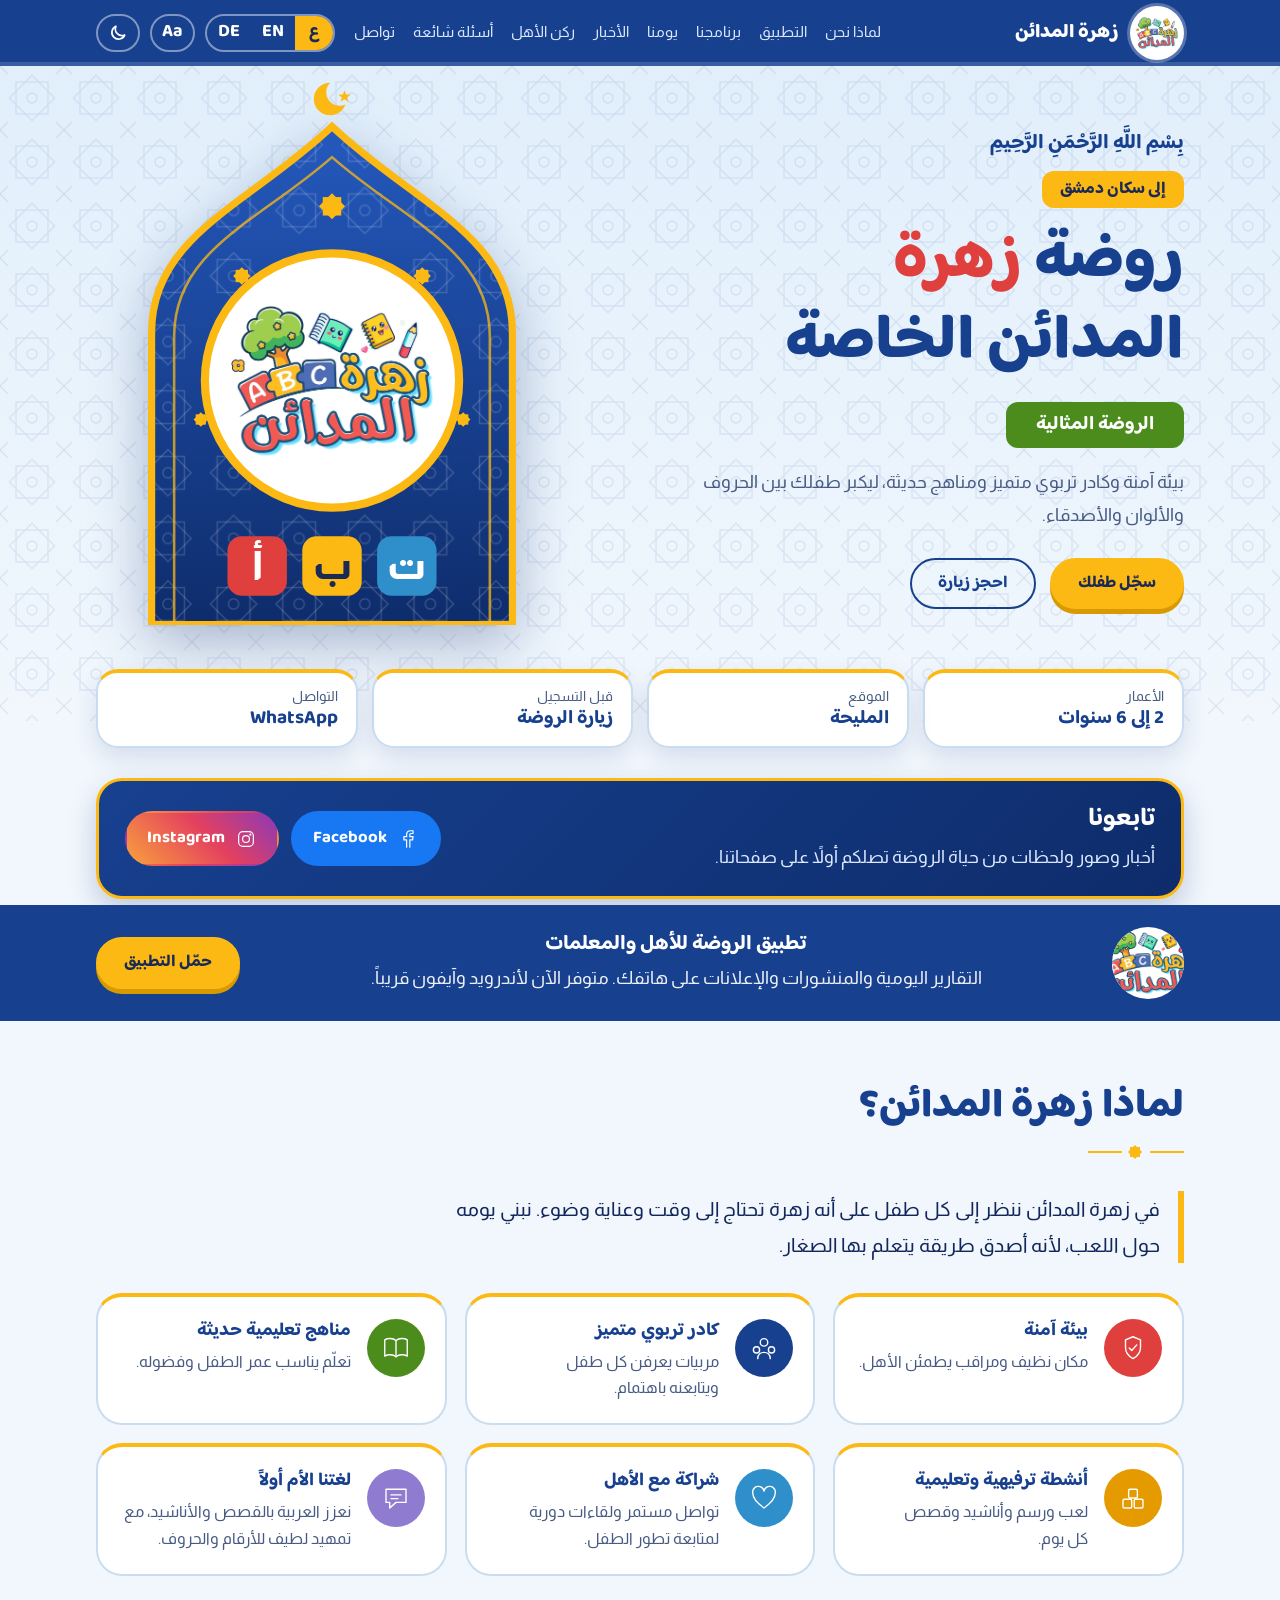
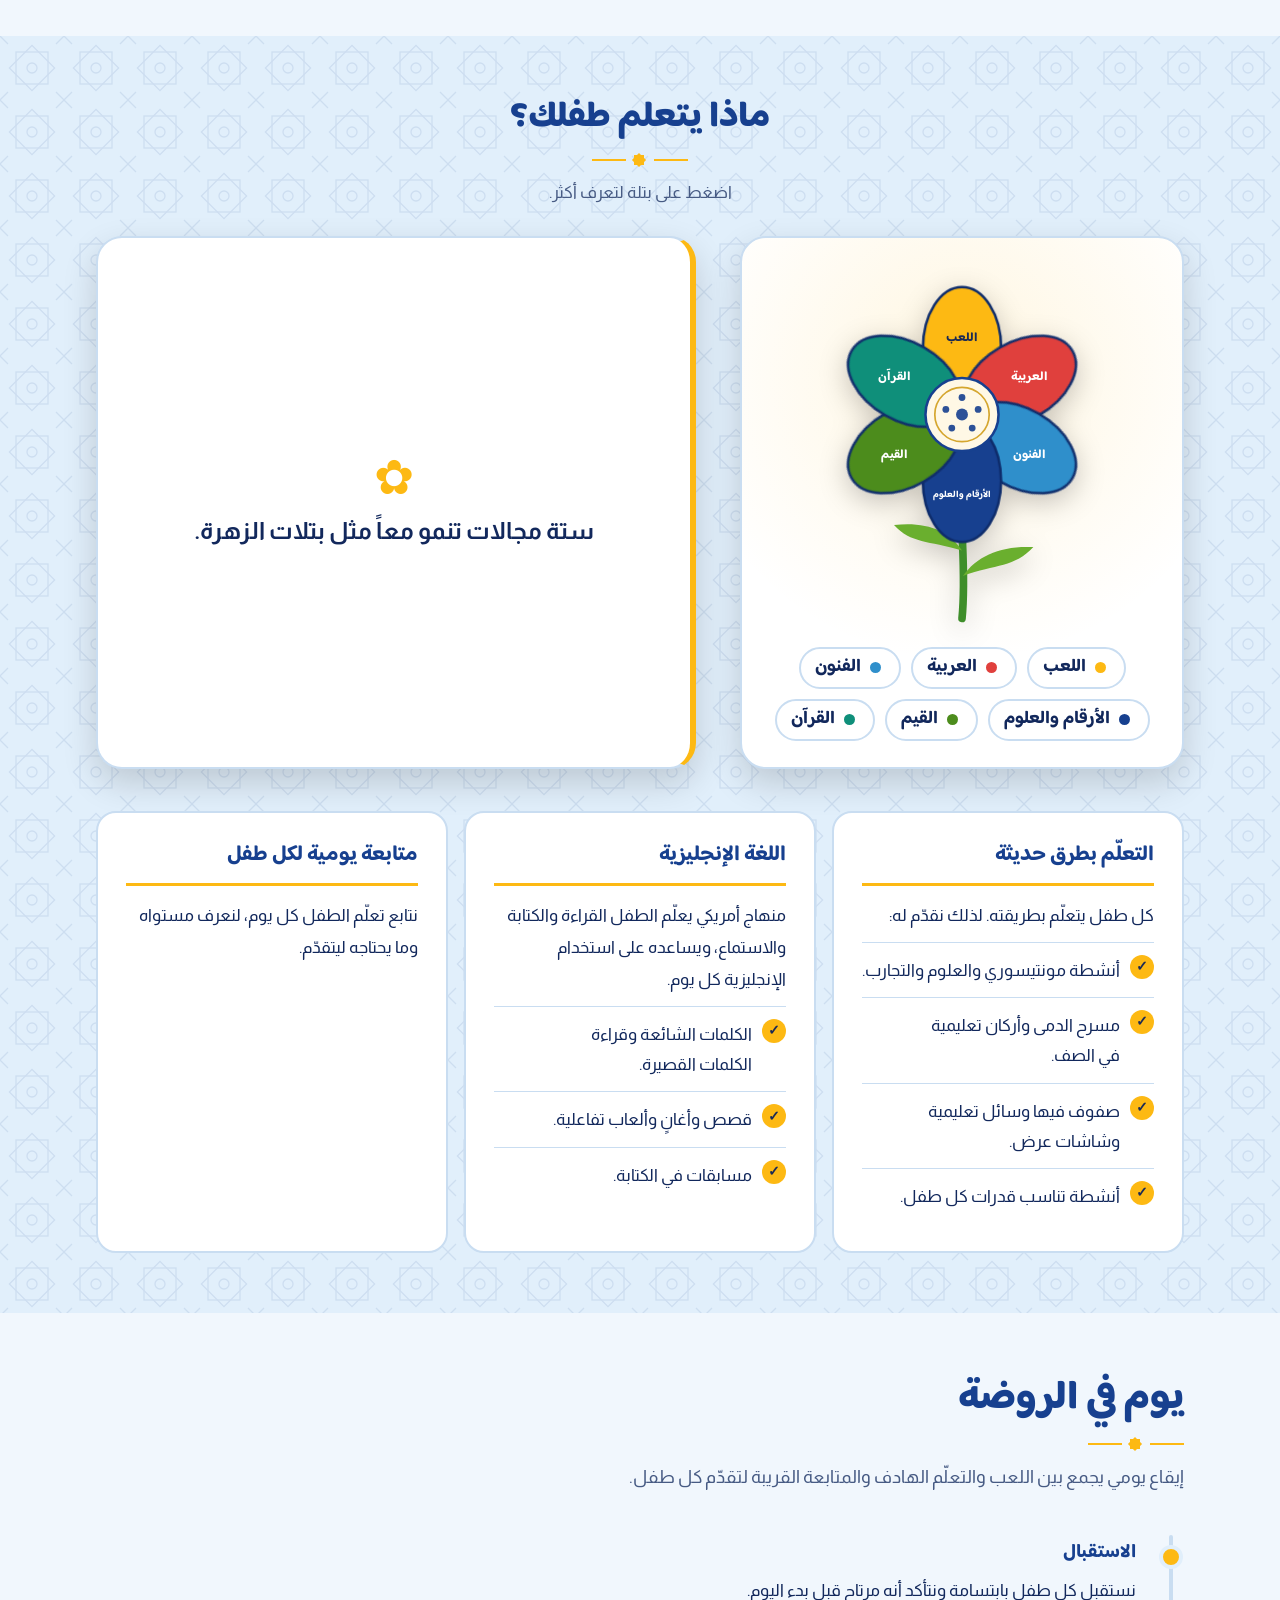
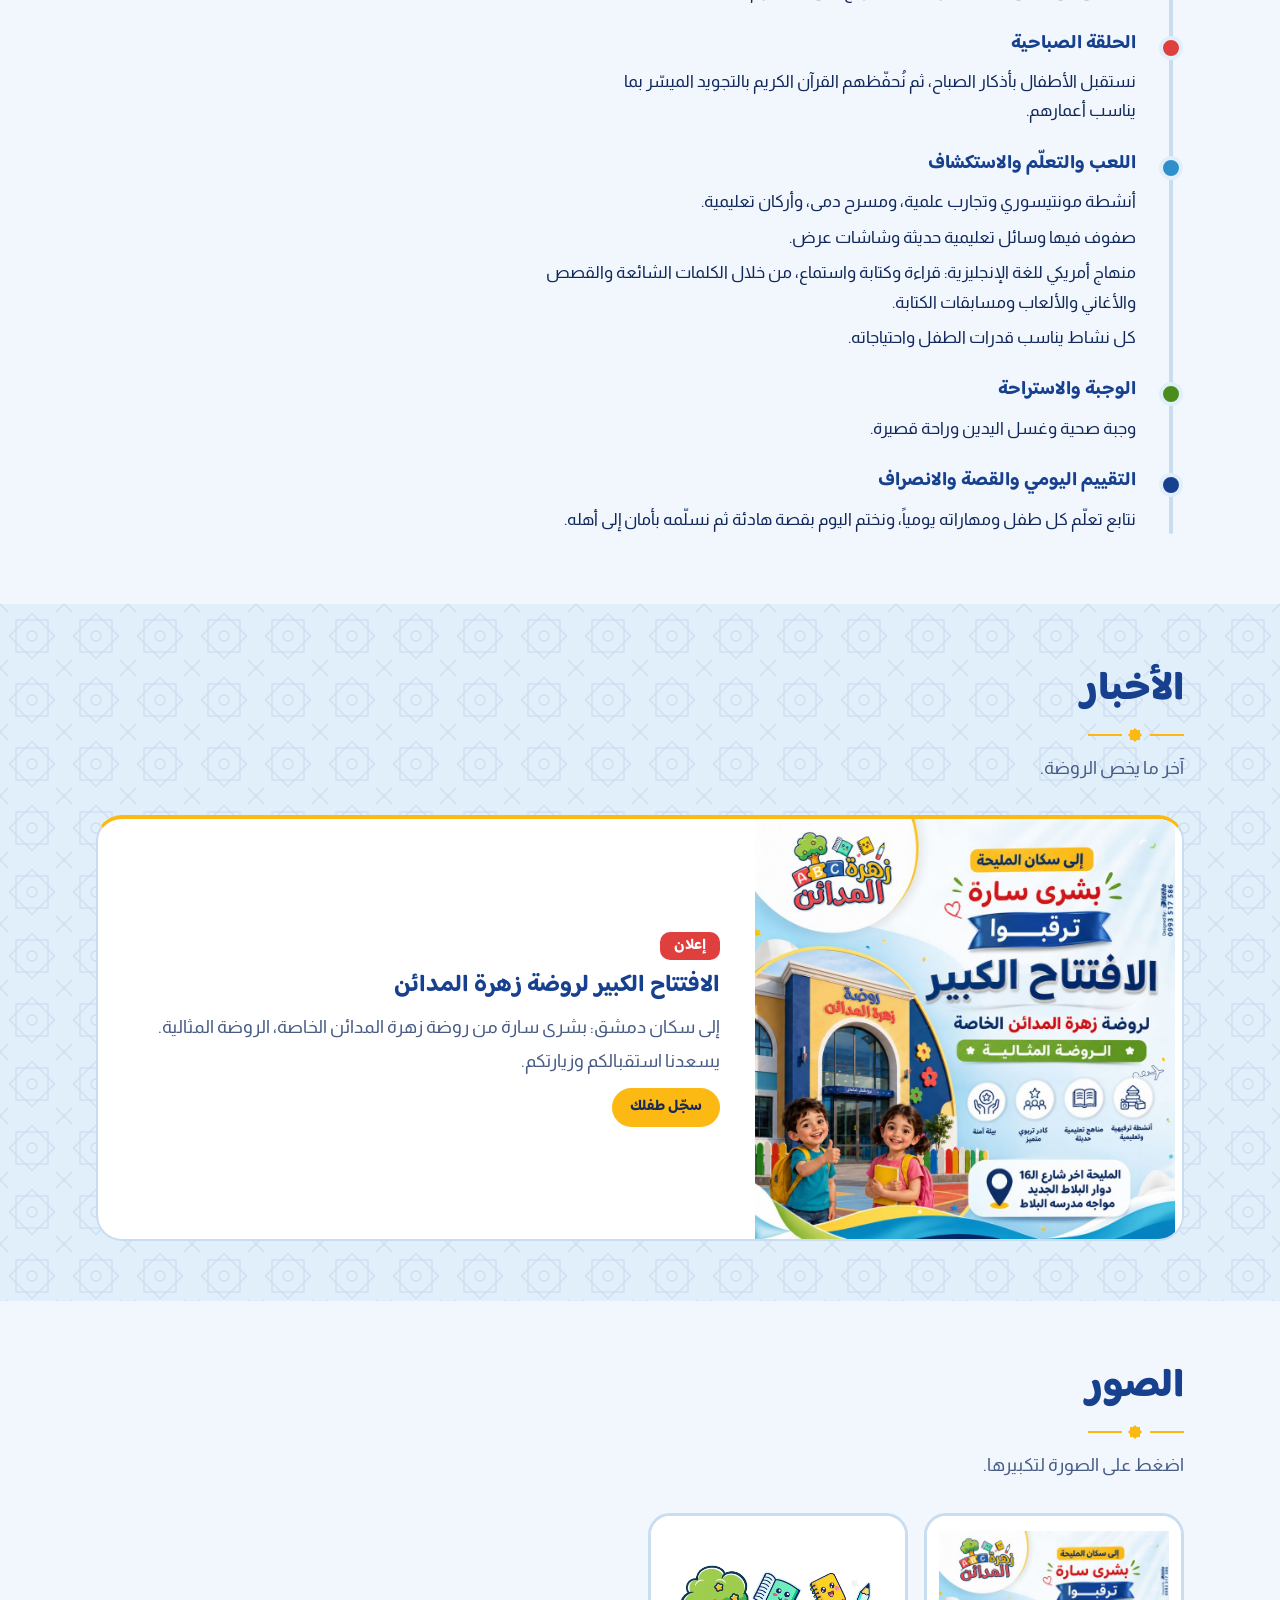
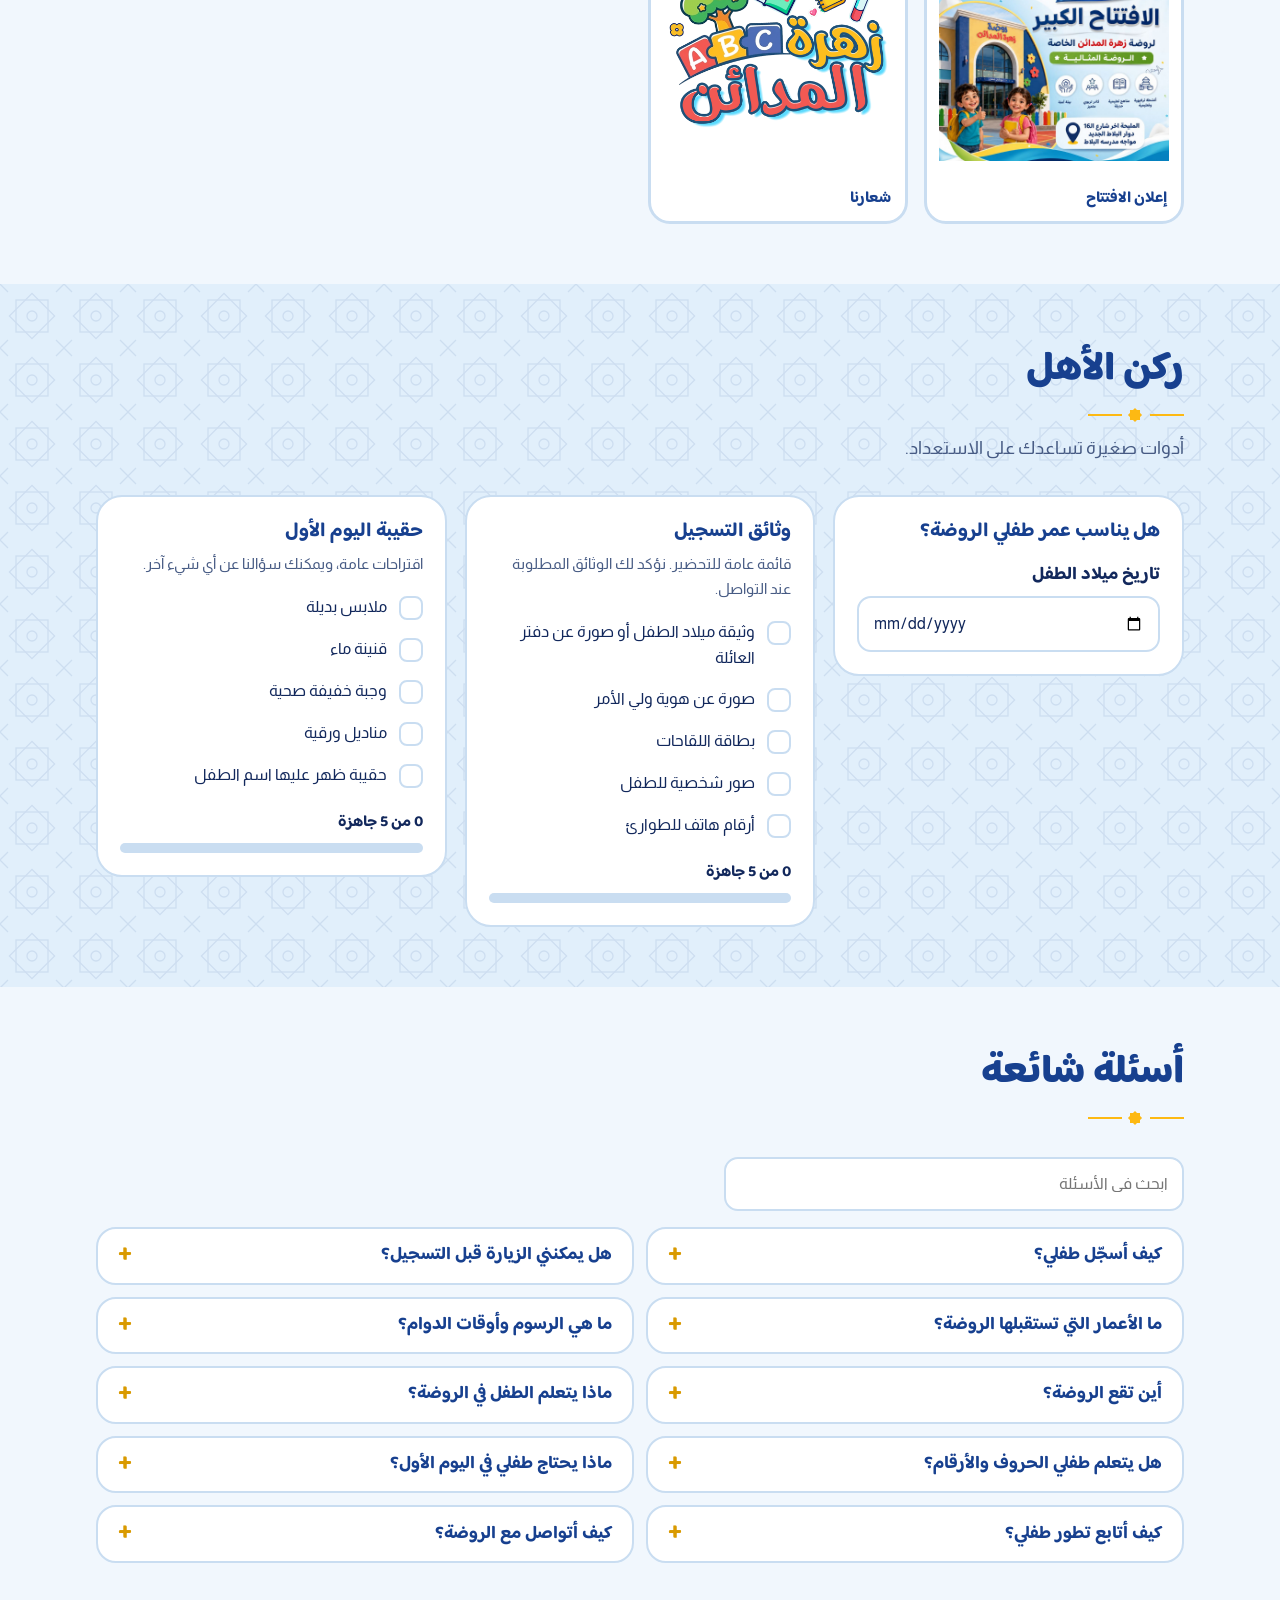
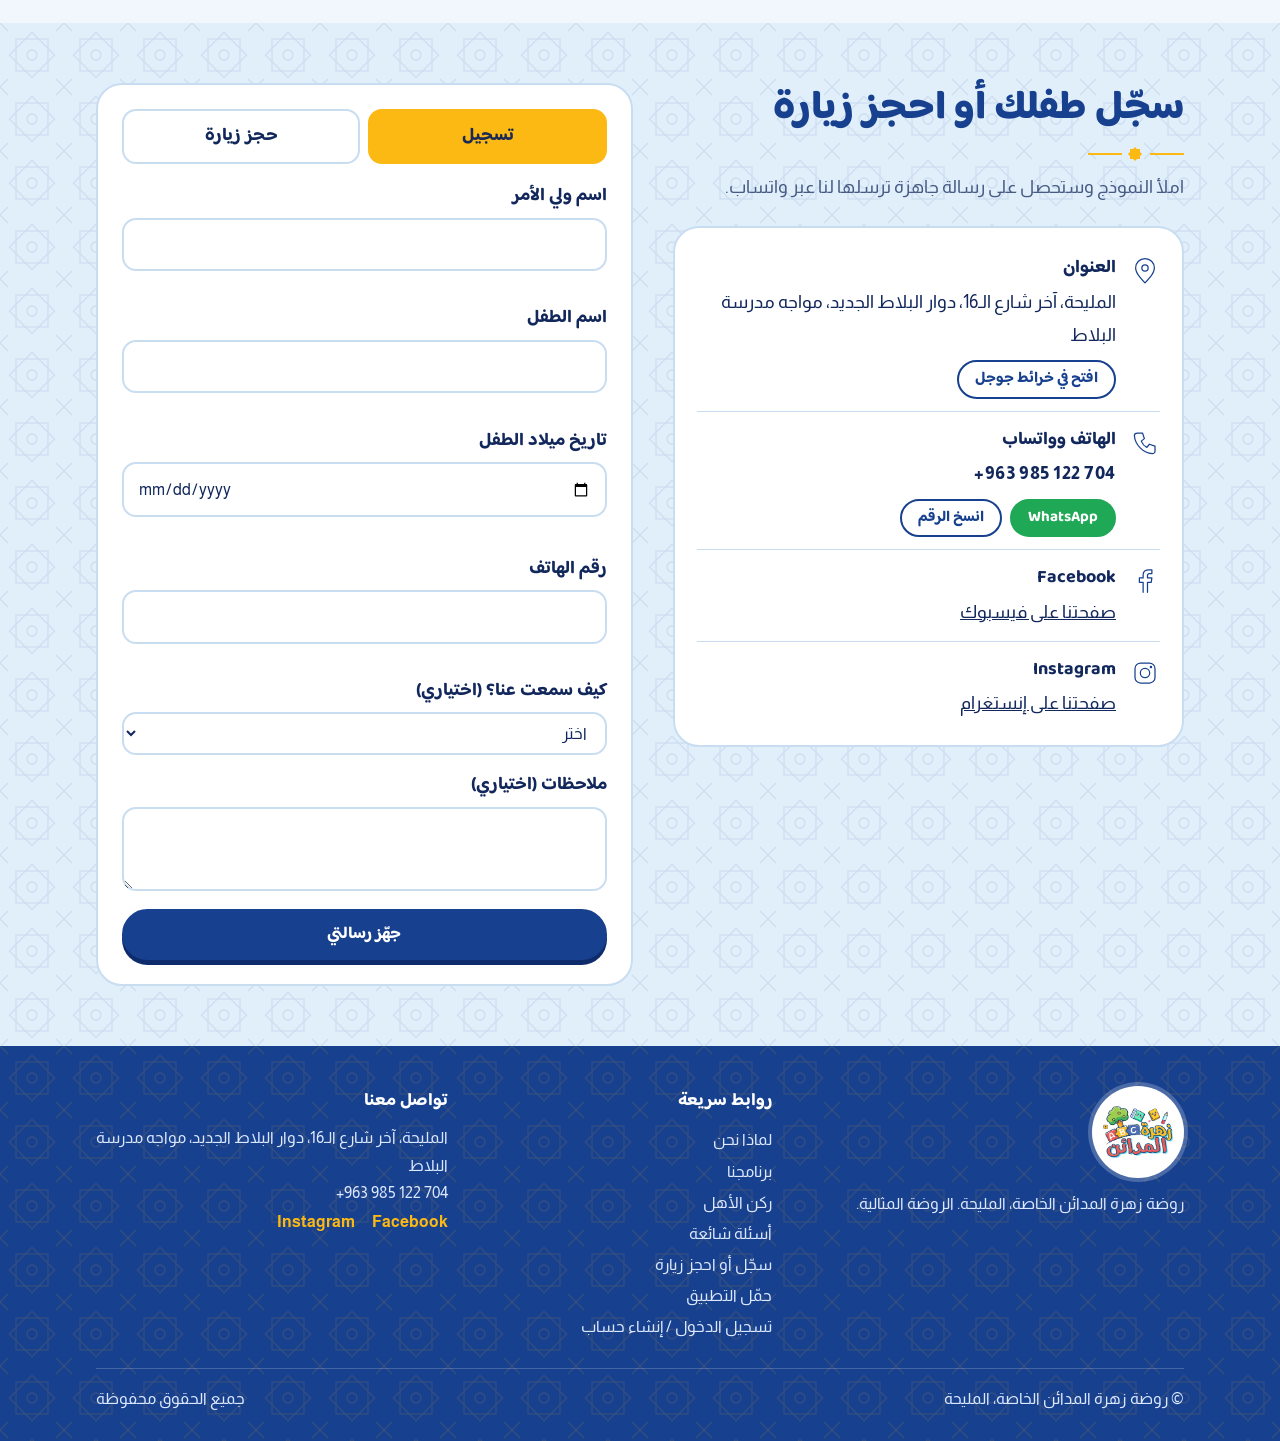
==== index.html @ 645ea8e4 "Home page: visible app download band under the hero, link in the menu and the footer" ====
<!doctype html><html lang="ar" dir="rtl"><head><meta charset="utf-8"><meta name="viewport" content="width=device-width,initial-scale=1,viewport-fit=cover"><title>روضة زهرة المدائن</title>
<meta name="description" content="روضة زهرة المدائن الخاصة في المليحة: بيئة آمنة، كادر تربوي متميز، مناهج حديثة وأنشطة ترفيهية وتعليمية للأطفال من 2 إلى 6 سنوات.">
<meta name="theme-color" content="#17408F">
<link rel="icon" href="images/fav.png?v=2">
<link rel="preconnect" href="https://fonts.googleapis.com">
<link rel="preconnect" href="https://fonts.gstatic.com" crossorigin>
<link href="https://fonts.googleapis.com/css2?family=Almarai:wght@400;700;800&family=Baloo+Bhaijaan+2:wght@500;700;800&display=swap" rel="stylesheet">
<script type="application/ld+json">{"@context":"https://schema.org","@type":"Preschool","name":"روضة زهرة المدائن الخاصة","alternateName":["Zahrat Al-Madayn Kindergarten","Kindergarten Zahrat Al-Madayn"],"telephone":"+963985122704","address":{"@type":"PostalAddress","addressLocality":"المليحة","streetAddress":"آخر شارع الـ16، دوار البلاط الجديد، مواجه مدرسة البلاط","addressCountry":"SY"},"geo":{"@type":"GeoCoordinates","latitude":33.4815114,"longitude":36.3742841}}</script>
<link rel="stylesheet" href="style.css?v=8">
</head><body><div id="annc" hidden></div>
<header class="top">
  <div class="wrap">
    <a class="brand" href="#top"><span class="badge"><img data-a="LOGO" alt="" data-en-aria="Zahrat Al-Madayn logo" data-de-aria="Logo Zahrat Al-Madayn"></span><span class="nm" data-en="Zahrat Al-Madayn" data-de="Zahrat Al-Madayn">زهرة المدائن</span></a>
    <nav class="main" id="nav" aria-label="التنقل" data-en-aria="Main navigation" data-de-aria="Hauptnavigation">
      <a href="#why" data-en="Why us" data-de="Warum wir">لماذا نحن</a>
      <a href="app/" data-en="App" data-de="App">التطبيق</a>
      <a href="#learn" data-en="Our program" data-de="Programm">برنامجنا</a>
      <a href="#day" data-en="Our day" data-de="Tagesablauf">يومنا</a>
      <a href="#news" data-en="News" data-de="Aktuelles">الأخبار</a>
      <a href="#parents" data-en="Parents' corner" data-de="Elternbereich">ركن الأهل</a>
      <a href="#faq" data-en="FAQ" data-de="Häufige Fragen">أسئلة شائعة</a>
      <a href="#register" data-en="Contact" data-de="Kontakt">تواصل</a>
    </nav>
    <div class="lang" role="group" aria-label="اللغة" data-en-aria="Language" data-de-aria="Sprache">
      <button type="button" data-l="ar" aria-pressed="true">ع</button>
      <button type="button" data-l="en" aria-pressed="false">EN</button>
      <button type="button" data-l="de" aria-pressed="false">DE</button>
    </div>
    <button class="ibtn" id="sizeBtn" type="button" aria-label="حجم الخط" data-en-aria="Text size" data-de-aria="Schriftgröße">Aa</button>
    <button class="ibtn" id="themeBtn" type="button" aria-label="تبديل الوضع الداكن" data-en-aria="Toggle dark mode" data-de-aria="Dunkelmodus umschalten"><svg viewBox="0 0 24 24"><path d="M20 14.5A8 8 0 0 1 9.5 4 8 8 0 1 0 20 14.5Z"/></svg></button>
    <button class="ibtn" id="menuBtn" type="button" aria-label="القائمة" data-en-aria="Menu" data-de-aria="Menü" aria-expanded="false" aria-controls="nav"><svg viewBox="0 0 24 24"><path d="M4 7h16M4 12h16M4 17h16"/></svg></button>
  </div>
  <div id="prog" aria-hidden="true"><i id="progBar"></i></div>
</header>

<main id="top">
<section class="hero">
  <div class="wrap">
    <div>
      <p class="bsm" lang="ar" data-en="In the name of God, the Most Gracious, the Most Merciful" data-de="Im Namen Gottes, des Allerbarmers, des Barmherzigen">بِسْمِ اللَّهِ الرَّحْمَنِ الرَّحِيمِ</p>
      <span class="chip" data-en="To the families of Damascus" data-de="An die Familien von Damaskus">إلى سكان دمشق</span>
      <h1 id="h1">روضة <em>زهرة</em> المدائن الخاصة</h1>
      <span class="ribbon" data-en="The ideal kindergarten" data-de="Der ideale Kindergarten">الروضة المثالية</span>
      <p class="lead" data-en="A safe environment, an outstanding teaching team and modern curricula, so your child grows up among letters, colors and friends." data-de="Eine sichere Umgebung, ein hervorragendes pädagogisches Team und moderne Lehrpläne, damit Ihr Kind zwischen Buchstaben, Farben und Freunden aufwächst.">بيئة آمنة وكادر تربوي متميز ومناهج حديثة، ليكبر طفلك بين الحروف والألوان والأصدقاء.</p>
      <div class="actions">
        <a class="btn sun" href="#register" data-en="Register your child" data-de="Kind anmelden">سجّل طفلك</a>
        <a class="btn line" href="#register" id="visitCta" data-en="Book a visit" data-de="Besuch buchen">احجز زيارة</a>
      </div>
    </div>
    <div class="photo">
      <div class="art">
        <svg viewBox="0 0 400 500" aria-hidden="true" focusable="false">
          <defs>
            <linearGradient id="ag" x1="0" y1="0" x2="0" y2="1"><stop offset="0" stop-color="#2459BD"/><stop offset="1" stop-color="#0E2C6B"/></linearGradient>
            <pattern id="ap" width="64" height="64" patternUnits="userSpaceOnUse" patternTransform="translate(8 0)"><g fill="none" stroke="#fff" stroke-opacity=".16" stroke-width="1.4"><rect x="16" y="16" width="32" height="32"/><rect x="16" y="16" width="32" height="32" transform="rotate(45 32 32)"/><circle cx="32" cy="32" r="5"/></g></pattern>
            <clipPath id="ac"><path d="M24 500V215C24 120 120 90 200 14C280 90 376 120 376 215V500Z"/></clipPath>
          </defs>
          <path d="M24 500V215C24 120 120 90 200 14C280 90 376 120 376 215V500Z" fill="url(#ag)"/>
          <rect width="400" height="500" fill="url(#ap)" clip-path="url(#ac)"/>
          <path d="M24 500V215C24 120 120 90 200 14C280 90 376 120 376 215V500Z" fill="none" stroke="#FDB913" stroke-width="7"/>
          <path d="M46 500V219C46 134 130 106 200 44C270 106 354 134 354 219V500" fill="none" stroke="#FDB913" stroke-opacity=".75" stroke-width="2.5"/>
          <circle cx="200" cy="262" r="124" fill="#fff" stroke="#FDB913" stroke-width="8"/>
          <g transform="translate(200 92)" fill="#FDB913"><rect x="-9" y="-9" width="18" height="18"/><rect x="-9" y="-9" width="18" height="18" transform="rotate(45)"/></g><g transform="translate(112 160)" fill="#FDB913"><rect x="-6" y="-6" width="12" height="12"/><rect x="-6" y="-6" width="12" height="12" transform="rotate(45)"/></g><g transform="translate(288 160)" fill="#FDB913"><rect x="-6" y="-6" width="12" height="12"/><rect x="-6" y="-6" width="12" height="12" transform="rotate(45)"/></g><g transform="translate(72 300)" fill="#FDB913"><rect x="-5" y="-5" width="10" height="10"/><rect x="-5" y="-5" width="10" height="10" transform="rotate(45)"/></g><g transform="translate(328 300)" fill="#FDB913"><rect x="-5" y="-5" width="10" height="10"/><rect x="-5" y="-5" width="10" height="10" transform="rotate(45)"/></g>
          <g><rect x="98" y="414" width="58" height="58" rx="14" fill="#E0403D"/><text x="127" y="456" text-anchor="middle" font-family="Baloo Bhaijaan 2,Cairo,sans-serif" font-weight="800" font-size="38" fill="#fff">أ</text></g><g><rect x="171" y="414" width="58" height="58" rx="14" fill="#FDB913"/><text x="200" y="456" text-anchor="middle" font-family="Baloo Bhaijaan 2,Cairo,sans-serif" font-weight="800" font-size="38" fill="#1B2A55">ب</text></g><g><rect x="244" y="414" width="58" height="58" rx="14" fill="#2F8FCB"/><text x="273" y="456" text-anchor="middle" font-family="Baloo Bhaijaan 2,Cairo,sans-serif" font-weight="800" font-size="38" fill="#fff">ت</text></g>
        </svg>
        <img class="lg" data-a="LOGO" alt="شعار روضة زهرة المدائن" data-en-aria="Zahrat Al-Madayn logo" data-de-aria="Logo Zahrat Al-Madayn">
      </div>
    </div>
  </div>
</section>

<div class="wrap">
  <ul class="facts">
    <li><small data-en="Ages" data-de="Alter">الأعمار</small><b data-en="2 to 6 years" data-de="2 bis 6 Jahre">2 إلى 6 سنوات</b></li>
    <li><small data-en="Location" data-de="Standort">الموقع</small><b data-en="Al-Maliha" data-de="Al-Maliha">المليحة</b></li>
    <li><small data-en="Before you join" data-de="Vor der Anmeldung">قبل التسجيل</small><b data-en="Visit us" data-de="Besuch möglich">زيارة الروضة</b></li>
    <li><small data-en="Contact" data-de="Kontakt">التواصل</small><b>WhatsApp</b></li>
  </ul>
</div>

<section class="follow" id="follow" hidden>
  <div class="wrap">
    <div class="fcard">
      <div class="ftx">
        <h2 data-en="Follow us" data-de="Folgen Sie uns">تابعونا</h2>
        <p data-en="News, pictures and moments from the kindergarten appear first on our pages." data-de="Neuigkeiten, Bilder und Momente aus dem Kindergarten erscheinen zuerst auf unseren Seiten.">أخبار وصور ولحظات من حياة الروضة تصلكم أولاً على صفحاتنا.</p>
      </div>
      <div class="fbtns">
        <a class="sbtn fb js-fb" href="#" target="_blank" rel="noopener" hidden><svg viewBox="0 0 48 48" aria-hidden="true"><path d="M28 42 V26 H34 L35 19 H28 V15 C28 13 29 12 31 12 H35 V6 H30 C25 6 21 9 21 14 V19 H15 V26 H21 V42"/></svg><span>Facebook</span></a>
        <a class="sbtn ig js-ig" href="#" target="_blank" rel="noopener" hidden><svg viewBox="0 0 48 48" aria-hidden="true"><rect x="8" y="8" width="32" height="32" rx="9"/><circle cx="24" cy="24" r="7.5"/><circle cx="33.5" cy="14.5" r="1" fill="currentColor"/></svg><span>Instagram</span></a>
      </div>
    </div>
  </div>
</section>

<section class="appband" id="app">
  <div class="wrap appin">
    <img src="images/logo.png" alt="" width="72" height="72" class="appico">
    <div class="apptx">
      <h2 data-en="Our app for parents and teachers" data-de="Unsere App für Eltern und Lehrkräfte">تطبيق الروضة للأهل والمعلمات</h2>
      <p data-en="Daily reports, posts and notices on your phone. For Android now, iPhone soon." data-de="Tagesberichte, Beiträge und Mitteilungen auf dem Handy. Jetzt für Android, iPhone folgt.">التقارير اليومية والمنشورات والإعلانات على هاتفك. متوفر الآن لأندرويد وآيفون قريباً.</p>
    </div>
    <a class="btn sun" href="app/" data-en="Download the app" data-de="App herunterladen">حمّل التطبيق</a>
  </div>
</section>

<section id="why">
  <div class="wrap">
    <div class="sec-head">
      <h2 data-en="Why Zahrat Al-Madayn?" data-de="Warum Zahrat Al-Madayn?">لماذا زهرة المدائن؟</h2>
    </div>
    <p class="lead2" data-en="At Zahrat Al-Madayn we see every child as a flower that needs time, care and light. We build the day around play, because it is the most honest way young children learn." data-de="Bei Zahrat Al-Madayn sehen wir jedes Kind als Blume, die Zeit, Zuwendung und Licht braucht. Wir gestalten den Tag rund ums Spielen, denn so lernen kleine Kinder am besten.">في زهرة المدائن ننظر إلى كل طفل على أنه زهرة تحتاج إلى وقت وعناية وضوء. نبني يومه حول اللعب، لأنه أصدق طريقة يتعلم بها الصغار.</p>
    <ul class="feat">
      <li><div class="ic" style="--c:var(--red)"><svg viewBox="0 0 48 48"><path d="M24 6 L36 11 V23 C36 31 31 37 24 41 C17 37 12 31 12 23 V11Z"/><path d="M18 24 L22 28 L30 19"/></svg></div><div><b data-en="Safe environment" data-de="Sichere Umgebung">بيئة آمنة</b><span class="d" data-en="A clean, supervised place that reassures parents." data-de="Ein sauberer, beaufsichtigter Ort, der Eltern beruhigt.">مكان نظيف ومراقب يطمئن الأهل.</span></div></li>
      <li><div class="ic" style="--c:var(--navy)"><svg viewBox="0 0 48 48"><circle cx="24" cy="15" r="6"/><circle cx="12" cy="27" r="5"/><circle cx="36" cy="27" r="5"/><path d="M14 41 C14 34 19 31 24 31 C29 31 34 34 34 41"/></svg></div><div><b data-en="Outstanding teaching team" data-de="Hervorragendes Team">كادر تربوي متميز</b><span class="d" data-en="Teachers who know each child and follow their progress closely." data-de="Erzieherinnen, die jedes Kind kennen und aufmerksam begleiten.">مربيات يعرفن كل طفل ويتابعنه باهتمام.</span></div></li>
      <li><div class="ic" style="--c:var(--green)"><svg viewBox="0 0 48 48"><path d="M24 12 C19 8 11 8 6 11 V37 C11 34 19 34 24 38 C29 34 37 34 42 37 V11 C37 8 29 8 24 12Z"/><path d="M24 12 V38"/></svg></div><div><b data-en="Modern curricula" data-de="Moderne Lehrpläne">مناهج تعليمية حديثة</b><span class="d" data-en="Learning that suits the child's age and curiosity." data-de="Lernen, das zu Alter und Neugier des Kindes passt.">تعلّم يناسب عمر الطفل وفضوله.</span></div></li>
      <li><div class="ic" style="--c:#E59A00"><svg viewBox="0 0 48 48"><rect x="8" y="26" width="14" height="14" rx="2"/><rect x="26" y="26" width="14" height="14" rx="2"/><rect x="17" y="10" width="14" height="14" rx="2"/></svg></div><div><b data-en="Fun and learning activities" data-de="Spiel- und Lernaktivitäten">أنشطة ترفيهية وتعليمية</b><span class="d" data-en="Play, drawing, songs and stories every day." data-de="Spielen, Malen, Lieder und Geschichten jeden Tag.">لعب ورسم وأناشيد وقصص كل يوم.</span></div></li>
      <li><div class="ic" style="--c:var(--sky)"><svg viewBox="0 0 48 48"><path d="M24 40 C10 30 6 22 6 16 A9 9 0 0 1 24 13 A9 9 0 0 1 42 16 C42 22 38 30 24 40Z"/></svg></div><div><b data-en="Partnership with parents" data-de="Partnerschaft mit Eltern">شراكة مع الأهل</b><span class="d" data-en="Ongoing contact and regular meetings to follow your child's development." data-de="Laufender Austausch und regelmäßige Gespräche über die Entwicklung Ihres Kindes.">تواصل مستمر ولقاءات دورية لمتابعة تطور الطفل.</span></div></li>
      <li><div class="ic" style="--c:#8F7BD0"><svg viewBox="0 0 48 48"><path d="M8 10 H40 V31 H24 L14 40 V31 H8Z"/><path d="M16 19 H32 M16 25 H27"/></svg></div><div><b data-en="Mother tongue first" data-de="Muttersprache zuerst">لغتنا الأم أولاً</b><span class="d" data-en="We strengthen Arabic through stories and songs, with a gentle start on letters and numbers." data-de="Wir fördern Arabisch durch Geschichten und Lieder und führen sanft an Buchstaben und Zahlen heran.">نعزز العربية بالقصص والأناشيد، مع تمهيد لطيف للأرقام والحروف.</span></div></li>
    </ul>
  </div>
</section>

<section class="band" id="learn">
  <div class="wrap learn">
    <div>
      <svg class="flower bloom" viewBox="0 0 400 420" role="group" aria-label="اختر بتلة لمعرفة المزيد / Pick a petal to learn more">
        <rect class="flower-hit-area" x="0" y="0" width="400" height="420" fill="transparent" pointer-events="all"/>
        <path d="M200 232 C196 300 206 350 200 410" fill="none" stroke="#3E8E2A" stroke-width="9" stroke-linecap="round"/>
        <path d="M200 330 C160 318 140 322 120 300 C158 296 184 306 200 330Z" fill="#6AAF2E"/>
        <path d="M201 360 C240 346 262 350 284 326 C246 324 218 336 201 360Z" fill="#6AAF2E"/>
        <g id="petals"></g>
        <circle cx="200" cy="170" r="43" fill="#FFF8E5" stroke="#17408F" stroke-width="3"/>
        <circle cx="200" cy="170" r="32" fill="none" stroke="#D5A62E" stroke-width="2"/>
        <g fill="#17408F" opacity=".9">
          <circle cx="200" cy="150" r="4"/><circle cx="219" cy="164" r="4"/>
          <circle cx="212" cy="186" r="4"/><circle cx="188" cy="186" r="4"/>
          <circle cx="181" cy="164" r="4"/><circle cx="200" cy="170" r="7"/>
        </g>
      </svg>
      <div class="area-buttons" id="areaButtons" role="group" aria-label="اختر مجالاً / Choose a learning area"></div>
    </div>
    <div class="learn-copy">
      <div class="sec-head learn-head">
        <h2><span lang="ar" dir="rtl">ماذا يتعلم طفلك؟</span><span class="learn-en" lang="en" dir="ltr">What does your child learn?</span></h2>
        <p class="learn-prompt"><span lang="ar" dir="rtl">اضغط على بتلة لتعرف أكثر.</span><span class="learn-en" lang="en" dir="ltr">Tap a petal to learn more.</span></p>
      </div>
      <div class="petal-info" id="petalInfo" aria-live="polite"></div>
    </div>
  </div>
  <div class="wrap learning-details" aria-label="تفاصيل البرنامج التعليمي / Learning program details">
    <article class="learning-card">
      <h3><span lang="ar" dir="rtl">التعلّم بطرق حديثة</span><span lang="en" dir="ltr">Modern ways of learning</span></h3>
      <p lang="ar" dir="rtl">كل طفل يتعلّم بطريقته. لذلك نقدّم له:</p>
      <p lang="en" dir="ltr">Every child learns in their own way. That is why we offer:</p>
      <ul>
        <li><span lang="ar" dir="rtl">أنشطة مونتيسوري والعلوم والتجارب.</span><span lang="en" dir="ltr">Montessori, science and hands-on experiments.</span></li>
        <li><span lang="ar" dir="rtl">مسرح الدمى وأركان تعليمية في الصف.</span><span lang="en" dir="ltr">Puppet theatre and learning corners in the classroom.</span></li>
        <li><span lang="ar" dir="rtl">صفوف فيها وسائل تعليمية وشاشات عرض.</span><span lang="en" dir="ltr">Classrooms with teaching aids and display screens.</span></li>
        <li><span lang="ar" dir="rtl">أنشطة تناسب قدرات كل طفل.</span><span lang="en" dir="ltr">Activities that fit each child's abilities.</span></li>
      </ul>
    </article>
    <article class="learning-card">
      <h3><span lang="ar" dir="rtl">اللغة الإنجليزية</span><span lang="en" dir="ltr">English language</span></h3>
      <p lang="ar" dir="rtl">منهاج أمريكي يعلّم الطفل القراءة والكتابة والاستماع، ويساعده على استخدام الإنجليزية كل يوم.</p>
      <p lang="en" dir="ltr">An American curriculum that teaches reading, writing and listening, so children can use English every day.</p>
      <ul>
        <li><span lang="ar" dir="rtl">الكلمات الشائعة وقراءة الكلمات القصيرة.</span><span lang="en" dir="ltr">Common words and reading short words.</span></li>
        <li><span lang="ar" dir="rtl">قصص وأغانٍ وألعاب تفاعلية.</span><span lang="en" dir="ltr">Stories, songs and interactive games.</span></li>
        <li><span lang="ar" dir="rtl">مسابقات في الكتابة.</span><span lang="en" dir="ltr">Writing competitions.</span></li>
      </ul>
    </article>
    <article class="learning-card">
      <h3><span lang="ar" dir="rtl">متابعة يومية لكل طفل</span><span lang="en" dir="ltr">Daily follow-up for every child</span></h3>
      <p lang="ar" dir="rtl">نتابع تعلّم الطفل كل يوم، لنعرف مستواه وما يحتاجه ليتقدّم.</p>
      <p lang="en" dir="ltr">We follow each child's learning every day, so we know how they are doing and what they need next.</p>
    </article>
  </div>
</section>

<section id="day">
  <div class="wrap">
    <div class="sec-head">
      <h2 data-en="A day at the kindergarten" data-de="Ein Tag im Kindergarten">يوم في الروضة</h2>
      <p data-en="A caring daily rhythm combines play, purposeful learning and close attention to every child's progress." data-de="Ein liebevoller Tagesablauf verbindet Spielen, gezieltes Lernen und die aufmerksame Begleitung jedes Kindes.">إيقاع يومي يجمع بين اللعب والتعلّم الهادف والمتابعة القريبة لتقدّم كل طفل.</p>
    </div>
    <ol class="day">
      <li style="--c:var(--sun)"><b data-en="Welcome" data-de="Ankommen">الاستقبال</b><span class="d" data-en="We greet every child with a smile and make sure they are comfortable before the day begins." data-de="Wir begrüßen jedes Kind mit einem Lächeln und achten darauf, dass es sich wohlfühlt, bevor der Tag beginnt.">نستقبل كل طفل بابتسامة ونتأكد أنه مرتاح قبل بدء اليوم.</span></li>
      <li style="--c:var(--red)"><b data-en="Morning circle" data-de="Morgenkreis">الحلقة الصباحية</b><span class="d" data-en="We welcome the children with the morning azkar, then learn and recite Qur'an with simplified tajweed suitable for their age." data-de="Wir begrüßen die Kinder mit den Morgengebeten und lernen und rezitieren anschließend den Koran mit einer altersgerechten, vereinfachten Tajwid-Aussprache.">نستقبل الأطفال بأذكار الصباح، ثم نُحفّظهم القرآن الكريم بالتجويد الميسّر بما يناسب أعمارهم.</span></li>
      <li style="--c:var(--sky)"><b data-en="Play, learn and explore" data-de="Spielen, lernen und entdecken">اللعب والتعلّم والاستكشاف</b><span class="d" data-en="Montessori activities, science experiments, puppet theatre and learning corners." data-de="Montessori-Aktivitäten, Experimente, Puppentheater und Lernecken.">أنشطة مونتيسوري وتجارب علمية، ومسرح دمى، وأركان تعليمية.</span><span class="d" data-en="Classrooms with modern teaching aids and display screens." data-de="Klassenräume mit modernen Lernmitteln und Bildschirmen.">صفوف فيها وسائل تعليمية حديثة وشاشات عرض.</span><span class="d" data-en="An American English programme: reading, writing and listening through common words, stories, songs, games and writing competitions." data-de="Amerikanisches Englisch-Programm: Lesen, Schreiben und Hören mit häufigen Wörtern, Geschichten, Liedern, Spielen und Schreibwettbewerben.">منهاج أمريكي للغة الإنجليزية: قراءة وكتابة واستماع، من خلال الكلمات الشائعة والقصص والأغاني والألعاب ومسابقات الكتابة.</span><span class="d" data-en="Every activity fits each child's abilities and needs." data-de="Jede Aktivität passt zu den Fähigkeiten und Bedürfnissen des Kindes.">كل نشاط يناسب قدرات الطفل واحتياجاته.</span></li>
      <li style="--c:var(--green)"><b data-en="Meal and rest" data-de="Mahlzeit und Pause">الوجبة والاستراحة</b><span class="d" data-en="A healthy meal, hand washing and a short rest." data-de="Eine gesunde Mahlzeit, Händewaschen und eine kurze Ruhepause.">وجبة صحية وغسل اليدين وراحة قصيرة.</span></li>
      <li style="--c:var(--navy)"><b data-en="Daily assessment, story and going home" data-de="Tägliche Beobachtung, Geschichte und Abholung">التقييم اليومي والقصة والانصراف</b><span class="d" data-en="We follow each child's learning and skills every day, then end with a calm story and a safe handover to family." data-de="Wir begleiten täglich das Lernen und die Fähigkeiten jedes Kindes. Zum Abschluss gibt es eine ruhige Geschichte und die sichere Übergabe an die Familie.">نتابع تعلّم كل طفل ومهاراته يومياً، ونختم اليوم بقصة هادئة ثم نسلّمه بأمان إلى أهله.</span></li>
    </ol>
  </div>
</section>

<section class="band" id="news">
  <div class="wrap">
    <div class="sec-head">
      <h2 data-en="News" data-de="Aktuelles">الأخبار</h2>
      <p data-en="The latest from the kindergarten." data-de="Das Neueste aus dem Kindergarten.">آخر ما يخص الروضة.</p>
    </div>
    <div class="news" id="newsList"></div>
  </div>
</section>

<section id="gallery">
  <div class="wrap">
    <div class="sec-head">
      <h2 data-en="Gallery" data-de="Galerie">الصور</h2>
      <p data-en="Tap a picture to enlarge it." data-de="Tippen Sie auf ein Bild, um es zu vergrößern.">اضغط على الصورة لتكبيرها.</p>
    </div>
    <div class="gal" id="galBox">
      <button type="button" class="contain def" data-full="POSTER" data-alt="إعلان الافتتاح"><img data-a="POSTER" alt="إعلان الافتتاح" loading="lazy"><span class="cap" data-en="Opening announcement" data-de="Eröffnungsplakat">إعلان الافتتاح</span></button>
      <button type="button" class="contain def" data-full="LOGO" data-alt="شعار الروضة"><img data-a="LOGO" alt="شعار روضة زهرة المدائن"><span class="cap" data-en="Our logo" data-de="Unser Logo">شعارنا</span></button>
    </div>
  </div>
</section>

<section class="band" id="videos" hidden>
  <div class="wrap">
    <div class="sec-head">
      <h2>الفيديو</h2>
      <p>لقطات من حياة الروضة.</p>
    </div>
    <div class="vids" id="vidBox"></div>
  </div>
</section>

<section class="band" id="parents">
  <div class="wrap">
    <div class="sec-head">
      <h2 data-en="Parents' corner" data-de="Elternbereich">ركن الأهل</h2>
      <p data-en="Small tools to help you prepare." data-de="Kleine Helfer für Ihre Vorbereitung.">أدوات صغيرة تساعدك على الاستعداد.</p>
    </div>
    <div class="tools">
      <div class="tool">
        <h3 data-en="Is my child the right age?" data-de="Passt das Alter meines Kindes?">هل يناسب عمر طفلي الروضة؟</h3>
        <label class="lab" for="toolBirth" data-en="Child's date of birth" data-de="Geburtsdatum des Kindes">تاريخ ميلاد الطفل</label>
        <input type="date" id="toolBirth">
        <div class="ares" id="toolRes" role="status"></div>
        <a class="btn sun small" id="toolGo" href="#register" hidden data-en="Continue to registration" data-de="Weiter zur Anmeldung">تابع إلى التسجيل</a>
      </div>
      <div class="tool">
        <h3 data-en="Registration documents" data-de="Unterlagen zur Anmeldung">وثائق التسجيل</h3>
        <p class="note" data-en="A general list to prepare. We confirm the documents we need when you contact us." data-de="Eine allgemeine Liste zur Vorbereitung. Welche Unterlagen wir brauchen, bestätigen wir Ihnen beim Kontakt.">قائمة عامة للتحضير. نؤكد لك الوثائق المطلوبة عند التواصل.</p>
        <ul class="ck" id="ckDocs"></ul>
        <div class="meter" id="mDocs"></div><div class="bar"><i id="bDocs"></i></div>
      </div>
      <div class="tool">
        <h3 data-en="First-day bag" data-de="Tasche für den ersten Tag">حقيبة اليوم الأول</h3>
        <p class="note" data-en="General suggestions. Ask us about anything else." data-de="Allgemeine Vorschläge. Fragen Sie uns gern nach allem Weiteren.">اقتراحات عامة، ويمكنك سؤالنا عن أي شيء آخر.</p>
        <ul class="ck" id="ckBag"></ul>
        <div class="meter" id="mBag"></div><div class="bar"><i id="bBag"></i></div>
      </div>
    </div>
  </div>
</section>

<section id="faq">
  <div class="wrap">
    <div class="sec-head">
      <h2 data-en="Frequently asked questions" data-de="Häufige Fragen">أسئلة شائعة</h2>
    </div>
    <div class="search"><label class="sr" for="faqQ" style="position:absolute;width:1px;height:1px;overflow:hidden;clip:rect(0 0 0 0)" data-en="Search the questions" data-de="Fragen durchsuchen">ابحث في الأسئلة</label><input type="search" id="faqQ" placeholder="ابحث في الأسئلة" data-en-ph="Search the questions" data-de-ph="Fragen durchsuchen" autocomplete="off"></div>
    <div class="faq" id="faqList"></div>
    <p class="faq-empty" id="faqEmpty" hidden></p>
  </div>
</section>

<section class="band" id="register">
  <div class="wrap reg">
    <div>
      <div class="sec-head" style="margin-bottom:0">
        <h2 data-en="Register or book a visit" data-de="Anmelden oder Besuch buchen">سجّل طفلك أو احجز زيارة</h2>
        <p data-en="Fill in the form. You get a ready-made message to send us on WhatsApp." data-de="Füllen Sie das Formular aus. Sie erhalten eine fertige Nachricht, die Sie uns per WhatsApp senden.">املأ النموذج وستحصل على رسالة جاهزة ترسلها لنا عبر واتساب.</p>
      </div>
      <div class="contact-card" id="contact">
        <div class="row">
          <svg class="i" viewBox="0 0 48 48"><path d="M24 43 C24 43 9 29 9 19 A15 15 0 0 1 39 19 C39 29 24 43 24 43Z"/><circle cx="24" cy="19" r="5"/></svg>
          <div class="t"><b data-en="Address" data-de="Adresse">العنوان</b><span data-en="Al-Maliha, end of 16th Street, New Balat Roundabout, opposite Al-Balat School" data-de="Al-Maliha, Ende der 16. Straße, Neuer Balat-Kreisverkehr, gegenüber der Balat-Schule">المليحة، آخر شارع الـ16، دوار البلاط الجديد، مواجه مدرسة البلاط</span>
            <div class="acts"><a class="btn line small" id="mapLink" href="#" target="_blank" rel="noopener" data-en="Open in Google Maps" data-de="In Google Maps öffnen">افتح في خرائط جوجل</a></div></div>
        </div>
        <div class="row">
          <svg class="i" viewBox="0 0 48 48"><path d="M12 8 H20 L23 17 L18 21 C20 26 23 29 27 31 L31 26 L40 29 V37 C40 39 38 41 36 41 C21 40 8 27 7 12 C7 10 9 8 12 8Z"/></svg>
          <div class="t"><b data-en="Phone and WhatsApp" data-de="Telefon und WhatsApp">الهاتف وواتساب</b><bdi dir="ltr" class="num" id="phoneNum">+963 985 122 704</bdi>
            <div class="acts">
              <a class="btn wa small" id="waLink" href="#" target="_blank" rel="noopener">WhatsApp</a>
              <button class="btn line small" type="button" id="copyPhone" data-en="Copy number" data-de="Nummer kopieren">انسخ الرقم</button>
            </div></div>
        </div>
        <div class="row" id="hoursRow" hidden>
          <svg class="i" viewBox="0 0 48 48"><circle cx="24" cy="24" r="16"/><path d="M24 14 V24 L31 28"/></svg>
          <div class="t"><b data-en="Opening hours" data-de="Öffnungszeiten">أوقات الدوام</b><span id="hoursTxt"></span></div>
        </div>
        <div class="row" id="fbRow" hidden>
          <svg class="i" viewBox="0 0 48 48"><path d="M28 42 V26 H34 L35 19 H28 V15 C28 13 29 12 31 12 H35 V6 H30 C25 6 21 9 21 14 V19 H15 V26 H21 V42"/></svg>
          <div class="t"><b>Facebook</b><a id="fbLink" href="#" target="_blank" rel="noopener" data-en="Our Facebook page" data-de="Unsere Facebook-Seite">صفحتنا على فيسبوك</a></div>
        </div>
        <div class="row" id="igRow" hidden>
          <svg class="i" viewBox="0 0 48 48"><rect x="8" y="8" width="32" height="32" rx="9"/><circle cx="24" cy="24" r="7.5"/><circle cx="33.5" cy="14.5" r="1" fill="currentColor"/></svg>
          <div class="t"><b>Instagram</b><a id="igLink" href="#" target="_blank" rel="noopener" data-en="Our Instagram page" data-de="Unsere Instagram-Seite">صفحتنا على إنستغرام</a></div>
        </div>
        <div class="row" id="mailRow" hidden>
          <svg class="i" viewBox="0 0 48 48"><rect x="6" y="11" width="36" height="26" rx="3"/><path d="M7 14 L24 27 L41 14"/></svg>
          <div class="t"><b data-en="Email" data-de="E-Mail">البريد الإلكتروني</b><bdi dir="ltr" class="num" id="mailTxt"></bdi></div>
        </div>
      </div>
    </div>
    <div>
      <form id="regForm" novalidate>
        <div class="seg" role="radiogroup" aria-label="نوع الطلب" data-en-aria="Request type" data-de-aria="Art der Anfrage">
          <input type="radio" name="kind" id="kReg" value="reg" checked><label for="kReg" data-en="Register" data-de="Anmelden">تسجيل</label>
          <input type="radio" name="kind" id="kVisit" value="visit"><label for="kVisit" data-en="Book a visit" data-de="Besuch buchen">حجز زيارة</label>
        </div>
        <div class="fld"><label for="fParent" data-en="Parent's name" data-de="Name der Eltern">اسم ولي الأمر</label><input type="text" id="fParent" name="parent" autocomplete="name"><small class="err" id="eParent"></small></div>
        <div class="fld"><label for="fChild" data-en="Child's name" data-de="Name des Kindes">اسم الطفل</label><input type="text" id="fChild" name="child"><small class="err" id="eChild"></small></div>
        <div class="fld"><label for="fBirth" data-en="Child's date of birth" data-de="Geburtsdatum des Kindes">تاريخ ميلاد الطفل</label><input type="date" id="fBirth" name="birth"><small class="hint" id="ageHint" aria-live="polite"></small><small class="err" id="eBirth"></small></div>
        <div class="fld"><label for="fPhone" data-en="Phone number" data-de="Telefonnummer">رقم الهاتف</label><input type="tel" id="fPhone" name="phone" inputmode="tel" autocomplete="tel" dir="ltr" style="text-align:start"><small class="err" id="ePhone"></small></div>
        <div class="fld" id="dateFld" hidden><label for="fDate" data-en="Preferred visit day" data-de="Gewünschter Besuchstag">يوم الزيارة المفضل</label><input type="date" id="fDate" name="date"><small class="err" id="eDate"></small></div>
        <div class="fld"><label for="fHow" data-en="How did you hear about us? (optional)" data-de="Wie haben Sie von uns erfahren? (optional)">كيف سمعت عنا؟ (اختياري)</label>
          <select id="fHow" name="how">
            <option value="" data-en="Choose" data-de="Bitte wählen">اختر</option>
            <option value="فيسبوك" data-en="Facebook" data-de="Facebook">فيسبوك</option>
            <option value="أصدقاء أو عائلة" data-en="Friends or family" data-de="Freunde oder Familie">أصدقاء أو عائلة</option>
            <option value="مررت بجانب الروضة" data-en="Passed by the kindergarten" data-de="Beim Vorbeigehen">مررت بجانب الروضة</option>
            <option value="غير ذلك" data-en="Other" data-de="Sonstiges">غير ذلك</option>
          </select></div>
        <div class="fld"><label for="fNote" data-en="Notes (optional)" data-de="Anmerkungen (optional)">ملاحظات (اختياري)</label><textarea id="fNote" name="note"></textarea></div>
        <button class="btn fill" type="submit" data-en="Prepare my message" data-de="Nachricht vorbereiten">جهّز رسالتي</button>
      </form>
      <div class="res" id="res" hidden>
        <b class="display" data-en="Your message is ready" data-de="Ihre Nachricht ist fertig">رسالتك جاهزة</b>
        <pre id="msg"></pre>
        <div class="row">
          <a class="btn wa" id="waSend" href="#" target="_blank" rel="noopener" data-en="Open WhatsApp" data-de="WhatsApp öffnen">افتح واتساب</a>
          <button class="btn line" type="button" id="copyMsg" data-en="Copy message" data-de="Nachricht kopieren">انسخ الرسالة</button>
        </div>
        <p class="n" data-en="Nothing is sent until you press send in WhatsApp." data-de="Es wird nichts gesendet, bevor Sie in WhatsApp auf Senden tippen.">لا يُرسل شيء قبل أن تضغط إرسال داخل واتساب.</p>
        <p class="n" id="copied" role="status"></p>
      </div>
    </div>
  </div>
</section>
</main>

<footer>
  <div class="wrap">
    <div class="fgrid">
      <div>
        <span class="logo"><img data-a="LOGO" alt=""></span>
        <p data-en="Zahrat Al-Madayn Private Kindergarten, Al-Maliha. The ideal kindergarten." data-de="Privatkindergarten Zahrat Al-Madayn, Al-Maliha. Der ideale Kindergarten.">روضة زهرة المدائن الخاصة، المليحة. الروضة المثالية.</p>
      </div>
      <div>
        <h4 data-en="Quick links" data-de="Schnellzugriff">روابط سريعة</h4>
        <a href="#why" data-en="Why us" data-de="Warum wir">لماذا نحن</a>
        <a href="#learn" data-en="Our program" data-de="Programm">برنامجنا</a>
        <a href="#parents" data-en="Parents' corner" data-de="Elternbereich">ركن الأهل</a>
        <a href="#faq" data-en="FAQ" data-de="Häufige Fragen">أسئلة شائعة</a>
        <a href="#register" data-en="Register or book a visit" data-de="Anmelden oder Besuch buchen">سجّل أو احجز زيارة</a>
        <a href="app/" data-en="Download the app" data-de="App herunterladen">حمّل التطبيق</a>
        <a href="login/" data-en="Sign in / Register" data-de="Einloggen / Registrieren">تسجيل الدخول / إنشاء حساب</a>
      </div>
      <div>
        <h4 data-en="Contact" data-de="Kontakt">تواصل معنا</h4>
        <p data-en="Al-Maliha, end of 16th Street, New Balat Roundabout, opposite Al-Balat School" data-de="Al-Maliha, Ende der 16. Straße, Neuer Balat-Kreisverkehr, gegenüber der Balat-Schule">المليحة، آخر شارع الـ16، دوار البلاط الجديد، مواجه مدرسة البلاط</p>
        <p><bdi dir="ltr" id="footPhone">+963 985 122 704</bdi></p>
        <p class="soc"><a id="fbFoot" href="#" target="_blank" rel="noopener" hidden>Facebook</a> <a id="igFoot" href="#" target="_blank" rel="noopener" hidden>Instagram</a></p>
      </div>
    </div>
    <div class="fbase">
      <span data-en="© Zahrat Al-Madayn Kindergarten, Al-Maliha" data-de="© Kindergarten Zahrat Al-Madayn, Al-Maliha">© روضة زهرة المدائن الخاصة، المليحة</span>
      <span data-en="All rights reserved" data-de="Alle Rechte vorbehalten">جميع الحقوق محفوظة</span>
    </div>
  </div>
</footer>

<button id="toTop" type="button" hidden aria-label="العودة للأعلى" data-en-aria="Back to top" data-de-aria="Nach oben"><svg viewBox="0 0 24 24"><path d="M6 15 L12 9 L18 15"/></svg></button>

<nav class="mbar" aria-label="إجراءات سريعة" data-en-aria="Quick actions" data-de-aria="Schnellaktionen">
  <a id="mWa" href="#" target="_blank" rel="noopener">WhatsApp</a>
  <a id="mMap" href="#" target="_blank" rel="noopener" data-en="Map" data-de="Karte">الخريطة</a>
  <a class="p" href="#register" data-en="Register" data-de="Anmelden">سجّل</a>
</nav>

<div id="followToast" role="region" aria-label="تابعونا" data-en-aria="Follow us" data-de-aria="Folgen Sie uns" hidden>
  <button type="button" id="followX" aria-label="إغلاق" data-en-aria="Close" data-de-aria="Schließen">&times;</button>
  <p data-en="Follow us for news and pictures from the kindergarten." data-de="Folgen Sie uns für Neuigkeiten und Bilder aus dem Kindergarten.">تابعونا لتصلكم أخبار وصور الروضة.</p>
  <div class="fbtns">
    <a class="sbtn fb js-fb" href="#" target="_blank" rel="noopener" hidden><svg viewBox="0 0 48 48" aria-hidden="true"><path d="M28 42 V26 H34 L35 19 H28 V15 C28 13 29 12 31 12 H35 V6 H30 C25 6 21 9 21 14 V19 H15 V26 H21 V42"/></svg><span>Facebook</span></a>
    <a class="sbtn ig js-ig" href="#" target="_blank" rel="noopener" hidden><svg viewBox="0 0 48 48" aria-hidden="true"><rect x="8" y="8" width="32" height="32" rx="9"/><circle cx="24" cy="24" r="7.5"/><circle cx="33.5" cy="14.5" r="1" fill="currentColor"/></svg><span>Instagram</span></a>
  </div>
</div>

<div id="lb" hidden role="dialog" aria-modal="true" aria-label="عرض الصورة" data-en-aria="Image viewer" data-de-aria="Bildansicht">
  <button class="x" id="lbX" type="button" aria-label="إغلاق" data-en-aria="Close" data-de-aria="Schließen">&times;</button>
  <img id="lbImg" alt="">
</div>

<script src="script.js?v=8" defer></script>
</body></html>
---- style.css ----
/* Layout: poster-style navy header with scroll progress, overlapping fact strip under an arched hero photo,
   alternating sky bands, parents' corner of small tools. Colors come from the opening poster. */
:root{
  --navy:#17408F; --navy-d:#0E2C6B; --sun:#FDB913; --sun-d:#D99A00; --red:#E0403D; --green:#4C8C1C; --sky:#2F8FCB;
  --bg:#F1F7FD; --bg2:#FFFFFF; --band:#E1EFFB; --ink:#12285C; --muted:#475B84; --surface:#FFFFFF; --line:#C9DDF1;
  --head:#17408F; --link:#17408F; --bar:#17408F; --btn:#17408F; --btn-d:#0E2C6B; --on-sun:#1B2A55; --warn:#8A5A00;
  --display:"Baloo Bhaijaan 2","Segoe UI",Tahoma,sans-serif;
  --body:"Almarai","Segoe UI",Tahoma,sans-serif;
  --fs:1;
}
@media (prefers-color-scheme:dark){
  :root:not([data-theme="light"]){
    --bg:#0B1730; --bg2:#09122A; --band:#0F2147; --ink:#EAF1FF; --muted:#A9BBE0; --surface:#132652; --line:#294786;
    --head:#FFFFFF; --link:#FDB913; --bar:#0E2C6B; --btn:#2D5FC4; --btn-d:#1B3F8C; --sky:#6CC0F0; --green:#7DC243; --red:#FF7A74; --warn:#FDB913;
    color-scheme:dark;
  }
}
:root[data-theme="dark"]{
  --bg:#0B1730; --bg2:#09122A; --band:#0F2147; --ink:#EAF1FF; --muted:#A9BBE0; --surface:#132652; --line:#294786;
  --head:#FFFFFF; --link:#FDB913; --bar:#0E2C6B; --btn:#2D5FC4; --btn-d:#1B3F8C; --sky:#6CC0F0; --green:#7DC243; --red:#FF7A74; --warn:#FDB913;
  color-scheme:dark;
}
*,*::before,*::after{box-sizing:border-box}
html{font-size:calc(16px*var(--fs));scroll-behavior:smooth;scroll-padding-top:84px}
body{margin:0;background:var(--bg);color:var(--ink);font-family:var(--body);font-size:1.125rem;line-height:1.85;-webkit-text-size-adjust:100%}
body.lat{line-height:1.7}
h1,h2,h3,summary,.display{font-family:var(--display);line-height:1.3;margin:0;text-wrap:balance}
p{margin:0}
img{max-width:100%}
a{color:inherit}
button{font:inherit;color:inherit}
:focus-visible{outline:3px solid var(--sun);outline-offset:3px;border-radius:8px}
.wrap{max-width:1120px;margin:0 auto;padding-left:max(16px,env(safe-area-inset-left,0px));padding-right:max(16px,env(safe-area-inset-right,0px))}
[hidden]{display:none!important}

/* header */
header.top{position:sticky;top:env(safe-area-inset-top,0px);z-index:20;background:var(--bar);color:#fff}
header.top .wrap{display:flex;align-items:center;gap:10px;min-height:66px;position:relative}
#prog{position:absolute;inset-inline:0;bottom:0;height:4px;background:rgba(255,255,255,.15)}
#prog i{display:block;height:100%;background:var(--sun);transform:scaleX(0);transform-origin:0 50%}
html[dir=rtl] #prog i{transform-origin:100% 50%}
.brand{display:flex;align-items:center;gap:10px;text-decoration:none;font-family:var(--display);font-weight:800;font-size:1.2rem;margin-inline-end:auto}
.brand .badge{background:#fff;border-radius:14px;padding:3px 8px;display:flex}
body.lat .brand .nm{display:none}
.brand img{height:40px;width:auto;display:block;min-width:52px}
nav.main{display:flex;gap:0;font-size:.93rem}
nav.main a{text-decoration:none;padding:6px 9px;border-radius:999px;color:#DCE8FF;white-space:nowrap}
nav.main a:hover{background:rgba(255,255,255,.14);color:#fff}
.ibtn{flex:none;border:2px solid rgba(255,255,255,.45);background:transparent;color:#fff;border-radius:999px;min-width:40px;height:38px;padding:0 10px;cursor:pointer;font-family:var(--display);font-weight:700;display:inline-flex;align-items:center;justify-content:center}
.ibtn:hover{background:rgba(255,255,255,.14)}
.ibtn svg{width:20px;height:20px;stroke:currentColor;fill:none;stroke-width:2;stroke-linecap:round;stroke-linejoin:round}
.lang{flex:none;display:flex;border:2px solid rgba(255,255,255,.45);border-radius:999px;overflow:hidden}
.lang button{border:0;background:transparent;color:#fff;padding:0 11px;height:34px;font-family:var(--display);font-weight:700;cursor:pointer;min-width:38px}
.lang button[aria-pressed=true]{background:var(--sun);color:var(--on-sun)}
.lang button:focus-visible{outline-offset:-3px}
#menuBtn{display:none}
@media(max-width:1140px){
  #menuBtn{display:inline-flex}
  nav.main{display:none;position:absolute;top:100%;inset-inline:0;flex-direction:column;background:var(--bar);padding:8px max(16px,env(safe-area-inset-left,0px)) 14px;border-top:1px solid rgba(255,255,255,.2);box-shadow:0 14px 24px rgba(8,22,60,.3)}
  nav.main.open{display:flex}
  nav.main a{padding:11px 12px;font-size:1.05rem}
}
@media(max-width:520px){#sizeBtn{display:none}.brand span.nm{display:none}.lang button{padding:0 8px;min-width:34px}}

/* buttons */
.btn{display:inline-flex;align-items:center;justify-content:center;gap:8px;font-family:var(--display);font-weight:700;font-size:1.05rem;padding:11px 26px;border-radius:999px;text-decoration:none;border:2px solid var(--btn);cursor:pointer;text-align:center;line-height:1.5;transition:transform .15s ease}
.btn:active{transform:translateY(2px)}
.btn.fill{background:var(--btn);color:#fff;box-shadow:0 5px 0 var(--btn-d)}
.btn.sun{background:var(--sun);color:var(--on-sun);border-color:var(--sun);box-shadow:0 5px 0 var(--sun-d)}
.btn.line{background:transparent;color:var(--head);border-color:var(--head)}
.btn.wa{background:#1FA855;border-color:#1FA855;color:#fff;box-shadow:0 5px 0 #14793C}
.btn.small{padding:6px 16px;font-size:.95rem;box-shadow:none}

/* hero */
.hero{padding-block:46px 96px;background:linear-gradient(180deg,var(--band),var(--bg))}
.hero .wrap{display:grid;grid-template-columns:1.1fr .9fr;gap:40px;align-items:center}
.chip{display:inline-block;background:var(--sun);color:var(--on-sun);font-family:var(--display);font-weight:700;padding:3px 18px;border-radius:12px;font-size:1.05rem}
.hero h1{font-size:clamp(2.3rem,6.2vw,3.9rem);font-weight:800;color:var(--head);margin-top:14px}
.hero h1 em{font-style:normal;color:var(--red)}
.ribbon{display:inline-block;margin-top:18px;background:var(--green);color:#fff;font-family:var(--display);font-weight:700;font-size:1.2rem;padding:5px 30px;border-radius:12px}
.hero .lead{margin-top:18px;max-width:30em;color:var(--muted);font-size:1.12rem}
.actions{display:flex;flex-wrap:wrap;gap:14px;margin-top:26px}
.photo{position:relative;max-width:410px;margin-inline:auto;width:100%}
.photo .frame{border-radius:999px 999px 28px 28px;overflow:hidden;border:6px solid var(--sun);box-shadow:0 18px 40px rgba(14,44,107,.28);background:var(--navy)}
.photo img.main{display:block;width:100%;height:auto}
.photo .logo-circle{position:absolute;inset-inline-start:-14px;bottom:-26px;width:44%;background:#fff;border-radius:50%;aspect-ratio:1;display:grid;place-items:center;box-shadow:0 8px 24px rgba(14,44,107,.28);border:4px solid var(--sun)}
.photo .logo-circle img{width:84%;height:auto}
@media(max-width:820px){.hero .wrap{grid-template-columns:1fr}.photo{max-width:250px;order:-1;margin-bottom:34px}}

/* fact strip */
.facts{position:relative;z-index:2;margin-top:-52px;display:grid;grid-template-columns:repeat(4,1fr);gap:14px;list-style:none;padding-block:0;padding-inline:0;margin-bottom:0}
.facts li{background:var(--surface);border:2px solid var(--line);border-radius:22px;padding:14px 18px;box-shadow:0 10px 24px rgba(14,44,107,.12);min-width:0}
.facts small{display:block;color:var(--muted);font-size:.85rem;line-height:1.4}
.facts b{display:block;font-family:var(--display);font-size:1.2rem;color:var(--head);line-height:1.4}
@media(max-width:820px){.facts{grid-template-columns:repeat(2,1fr);margin-top:-30px}}

/* sections */
section{padding-block:60px}
section.band{background:var(--band)}
.sec-head{max-width:36em;margin-bottom:30px}
.sec-head h2{font-size:clamp(1.8rem,4vw,2.5rem);font-weight:800;color:var(--head)}
.sec-head p{margin-top:8px;color:var(--muted)}
.lead2{max-width:38em;font-size:1.25rem;line-height:1.8;color:var(--ink);margin-bottom:30px;padding-inline-start:18px;border-inline-start:6px solid var(--sun)}

/* features */
.feat{display:grid;grid-template-columns:repeat(3,1fr);gap:18px;list-style:none;margin:0;padding:0}
.feat li{background:var(--surface);border:2px solid var(--line);border-radius:26px;padding:22px 20px;min-width:0;display:flex;gap:16px;align-items:flex-start}
.feat .ic{flex:none;width:58px;height:58px;border-radius:50%;display:grid;place-items:center;background:var(--c)}
.feat svg{width:30px;height:30px;stroke:#fff;fill:none;stroke-width:2.2;stroke-linecap:round;stroke-linejoin:round}
.feat b{font-family:var(--display);font-size:1.15rem;display:block;color:var(--head);line-height:1.4}
.feat span.d{display:block;margin-top:4px;color:var(--muted);font-size:.97rem;line-height:1.7}
@media(max-width:960px){.feat{grid-template-columns:repeat(2,1fr)}}
@media(max-width:620px){.feat{grid-template-columns:1fr}}

/* flower */
.learn{display:grid;grid-template-columns:minmax(270px,.85fr) minmax(0,1.15fr);grid-template-areas:"heading heading" "flower info";column-gap:clamp(28px,4vw,52px);row-gap:22px;align-items:center}
.learn>div:first-child{grid-area:flower;align-self:center;min-width:0}
.learn-copy{display:contents}
#learn .learn-head{grid-area:heading;max-width:48em;margin:0 auto 4px;text-align:center}
#learn .learn-head h2{font-size:clamp(1.7rem,3vw,2.25rem);line-height:1.25}
#learn .learn-head h2>span{display:block}
#learn .learn-head h2>.learn-en{margin-top:5px;color:var(--muted);font-size:.66em;font-weight:700}
#learn .learn-head h2::after{margin-inline:auto}
#learn .learn-head .learn-prompt{display:grid;gap:2px;margin-top:10px;font-size:clamp(.95rem,1.5vw,1.08rem);line-height:1.55}
#learn .learn-prompt span{display:block;text-align:center}
.flower{width:100%;max-width:300px;height:auto;display:block;margin:0 auto;overflow:visible}
.petal{cursor:pointer}
.petal ellipse{stroke:var(--navy-d);stroke-width:3;transition:filter .2s ease,stroke-width .2s ease}
.petal:hover ellipse,.petal:focus-visible ellipse,.petal.on ellipse{filter:drop-shadow(0 3px 4px rgb(23 64 143 / 24%));stroke-width:4}
.petal text{font-family:var(--display);font-weight:700;font-size:15px;fill:#fff;pointer-events:none}
.petal.dk text{fill:#1B2A55}
.petal:focus-visible{outline:none}
.petal:focus-visible ellipse{stroke:var(--sun);stroke-width:5}
.bloom .petal ellipse{animation:petal-appear .55s ease-out both}
.bloom .petal:nth-child(2) ellipse{animation-delay:.08s}
.bloom .petal:nth-child(3) ellipse{animation-delay:.16s}
.bloom .petal:nth-child(4) ellipse{animation-delay:.24s}
.bloom .petal:nth-child(5) ellipse{animation-delay:.32s}
@keyframes petal-appear{from{opacity:.35;filter:saturate(.65)}to{opacity:1;filter:saturate(1)}}
.petal-info{grid-area:info;min-width:0;background:var(--surface);border:2px solid var(--line);border-radius:20px;padding:clamp(16px,2.2vw,24px);font-size:1rem;line-height:1.65}
.petal-info.is-detail{align-self:center}
.petal-info b{font-family:var(--display);font-size:1.2rem;display:block;color:var(--red);margin-bottom:0}
.petal-info .petal-title,.petal-info .petal-descriptions{display:grid;grid-template-columns:repeat(2,minmax(0,1fr));column-gap:clamp(14px,2.5vw,28px)}
.petal-info .petal-title{align-items:baseline;padding-bottom:12px;border-bottom:1px solid var(--line)}
.petal-info .petal-title span[lang=en]{font-family:var(--body);font-size:.92em}
.petal-info .petal-descriptions{padding:12px 0;border-bottom:1px solid var(--line)}
.petal-info .petal-descriptions p{margin:0;min-width:0}
.petal-info ul{display:block;list-style:none;margin:0;padding:0}
.petal-info li{display:grid;grid-template-columns:repeat(2,minmax(0,1fr));gap:clamp(14px,2.5vw,28px);padding:10px 0;border-bottom:1px solid var(--line)}
.petal-info li:last-child{border-bottom:0;padding-bottom:0}
.petal-info li span{min-width:0}
.petal-info li span[lang=en]{font-size:.94em;color:var(--muted)}
.petal-info.is-intro{display:grid;grid-template-columns:repeat(2,minmax(0,1fr));gap:clamp(14px,2.5vw,28px);align-items:center;min-height:100px}
.petal-info .petal-intro{margin:0;font-weight:700}
.learn-en{font-family:var(--body)}
.area-buttons{display:grid;grid-template-columns:repeat(2,minmax(0,1fr));gap:8px;max-width:400px;margin:10px auto 0}
.area-button{display:flex;flex-direction:column;align-items:center;justify-content:center;gap:2px;min-height:48px;padding:6px 9px;border:2px solid var(--line);border-inline-start:5px solid var(--area-color);border-radius:13px;background:var(--surface);color:var(--ink);font:inherit;line-height:1.3;cursor:pointer}
.area-button span[lang=ar]{font-family:var(--display);font-weight:700}
.area-button span[lang=en]{font-size:.82em;color:var(--muted)}
.area-button:hover,.area-button[aria-pressed=true]{border-color:var(--area-color);background:var(--band)}
.area-button:focus-visible{outline:3px solid var(--sun);outline-offset:2px}
.learning-details{display:grid;grid-template-columns:repeat(3,minmax(0,1fr));gap:16px;margin-top:clamp(24px,4vw,42px)}
.learning-card{min-width:0;padding:clamp(16px,2vw,22px);border:2px solid var(--line);border-radius:20px;background:var(--surface)}
.learning-card h3{display:grid;gap:3px;margin:0 0 12px;color:var(--head);font-family:var(--display);font-size:1.15rem;line-height:1.4}
.learning-card h3 span[lang=en],.learning-card p[lang=en]{font-family:var(--body)}
.learning-card p{margin:7px 0;color:var(--muted);line-height:1.7}
.learning-card ul{list-style:none;display:grid;gap:9px;margin:12px 0 0;padding:0}
.learning-card li{display:grid;grid-template-columns:repeat(2,minmax(0,1fr));gap:12px;padding-top:9px;border-top:1px solid var(--line);line-height:1.6}
.learning-card li span{min-width:0}
.learning-card li span[lang=en]{font-family:var(--body);color:var(--muted)}
@media(max-width:960px){
  .learn{grid-template-columns:minmax(0,1fr);grid-template-areas:"heading" "flower" "info";row-gap:18px}
  .learn>div:first-child{align-self:auto}
  .flower{max-width:260px}
  .area-buttons{max-width:520px}
  .learning-details{grid-template-columns:repeat(2,minmax(0,1fr))}
  .learning-card:last-child{grid-column:1 / -1}
}
@media(max-width:520px){
  #learn .learn-head h2{font-size:1.65rem}
  #learn .learn-head h2>.learn-en{font-size:.68em}
  .petal-info .petal-title,.petal-info .petal-descriptions,.petal-info ul,.petal-info li,.petal-info.is-intro{grid-template-columns:minmax(0,1fr)}
  .petal-info .petal-title,.petal-info.is-intro{gap:6px}
  .petal-info .petal-descriptions{gap:8px}
  .petal-info li{gap:3px;padding:8px 0}
  .petal-info li span[lang=en]{padding-inline-start:12px}
  .learning-details{grid-template-columns:minmax(0,1fr)}
  .learning-card:last-child{grid-column:auto}
  .learning-card li{grid-template-columns:minmax(0,1fr);gap:3px}
  .learning-card li span[lang=en]{padding-inline-start:12px}
}

/* day */
.day{list-style:none;margin:0;padding:0;position:relative;max-width:640px}
.day::before{content:"";position:absolute;inset-block:10px;inset-inline-start:11px;width:4px;background:var(--line);border-radius:4px}
.day li{position:relative;padding-inline-start:48px;padding-block:10px}
.day li::before{content:"";position:absolute;inset-inline-start:1px;top:20px;width:24px;height:24px;border-radius:50%;background:var(--c);border:4px solid var(--band)}
.day b{font-family:var(--display);font-size:1.15rem;color:var(--head)}
.day span.d{display:block;color:var(--muted);font-size:1rem;line-height:1.7}

/* news */
.news{display:grid;gap:20px}
.ncard{display:grid;grid-template-columns:.8fr 1.2fr;background:var(--surface);border:2px solid var(--line);border-radius:26px;overflow:hidden}
.ncard>*{min-width:0}
.ncard .pic{display:block;padding:0;border:0;background:#fff;cursor:zoom-in}
.ncard .pic img{display:block;width:100%;height:100%;max-height:420px;object-fit:contain}
.ncard .tx{padding:26px 28px;display:flex;flex-direction:column;gap:10px;align-items:flex-start;justify-content:center}
.ncard .tag{background:var(--red);color:#fff;font-family:var(--display);font-weight:700;border-radius:10px;padding:0 14px;font-size:.95rem}
.ncard h3{font-size:1.5rem;color:var(--head)}
.ncard p{color:var(--muted)}
@media(max-width:760px){.ncard{grid-template-columns:1fr}.ncard .pic img{max-height:340px}}

/* gallery */
.gal{display:grid;grid-template-columns:repeat(4,1fr);gap:16px}
.gal button{display:block;padding:0;border:3px solid var(--line);border-radius:22px;overflow:hidden;background:var(--surface);cursor:zoom-in;text-align:start;min-width:0}
.gal img{display:block;width:100%;height:260px;object-fit:cover}
.gal button.contain img{object-fit:contain;background:#fff;padding:12px}
.gal span.cap{display:block;padding:8px 14px;font-family:var(--display);font-weight:700;color:var(--head);font-size:.98rem}
.gal button:hover{border-color:var(--sun)}
@media(max-width:960px){.gal{grid-template-columns:repeat(2,1fr)}}
@media(max-width:460px){.gal img{height:200px}}
#lb{position:fixed;inset:0;z-index:50;background:rgba(6,14,38,.88);display:flex;align-items:center;justify-content:center;padding:calc(20px + env(safe-area-inset-top,0px)) max(16px,env(safe-area-inset-right,0px)) calc(20px + env(safe-area-inset-bottom,0px)) max(16px,env(safe-area-inset-left,0px))}
#lb img{max-width:100%;max-height:100%;border-radius:14px;background:#fff;object-fit:contain}
#lb .x{position:absolute;top:calc(14px + env(safe-area-inset-top,0px));inset-inline-end:max(14px,env(safe-area-inset-right,0px));background:var(--sun);color:var(--on-sun);border:0;width:44px;height:44px;border-radius:50%;font-size:1.5rem;font-weight:800;cursor:pointer}

/* parents' corner */
.tools{display:grid;grid-template-columns:repeat(3,1fr);gap:18px;align-items:start}
.tool{background:var(--surface);border:2px solid var(--line);border-radius:26px;padding:22px;min-width:0}
.tool h3{font-size:1.25rem;color:var(--head)}
.tool .note{color:var(--muted);font-size:.95rem;line-height:1.65;margin-top:6px}
.tool .lab{display:block;font-family:var(--display);font-weight:700;margin:14px 0 4px}
.ares{margin-top:12px;border-radius:16px;padding:12px 14px;background:var(--bg);border:2px solid var(--line);font-size:1rem;line-height:1.7}
.ares.ok{border-color:var(--green)}
.ares.wait{border-color:var(--sun)}
.ares.no{border-color:var(--red)}
.ares:empty{display:none}
.tool .btn{margin-top:12px}
.ck{list-style:none;margin:10px 0 0;padding:0}
.ck li{position:relative}
.ck label{display:flex;gap:12px;align-items:flex-start;padding:8px 0;cursor:pointer;font-size:1rem;line-height:1.6}
.ck input{position:absolute;opacity:0;width:24px;height:24px;margin:0}
.ck .bx{flex:none;width:24px;height:24px;border-radius:8px;border:2px solid var(--line);background:var(--bg2);display:grid;place-items:center;margin-top:2px}
.ck input:checked+.bx{background:var(--green);border-color:var(--green)}
.ck input:checked+.bx::after{content:"";width:6px;height:12px;border:solid #fff;border-width:0 3px 3px 0;transform:rotate(45deg) translate(-1px,-1px)}
.ck input:checked~.tx{color:var(--muted);text-decoration:line-through}
.ck input:focus-visible+.bx{outline:3px solid var(--sun);outline-offset:2px}
.meter{margin-top:12px;font-family:var(--display);font-weight:700;font-size:.98rem}
.bar{height:10px;border-radius:99px;background:var(--line);overflow:hidden;margin-top:6px}
.bar i{display:block;height:100%;width:0;background:var(--green);transition:width .3s ease}
@media(max-width:960px){.tools{grid-template-columns:1fr}}

/* faq */
.faq{display:grid;grid-template-columns:1fr 1fr;gap:12px;align-items:start}
@media(max-width:820px){.faq{grid-template-columns:1fr}}
.search{max-width:460px;margin-bottom:16px}
.faq details{background:var(--surface);border:2px solid var(--line);border-radius:20px;padding:0 20px}
.faq details[open]{border-color:var(--sun)}
.faq summary{cursor:pointer;padding:14px 0;font-size:1.12rem;font-weight:700;color:var(--head);list-style:none;display:flex;justify-content:space-between;gap:12px;align-items:center}
.faq summary::-webkit-details-marker{display:none}
.faq summary::after{content:"+";font-size:1.6rem;color:var(--sun-d);line-height:1;flex:none}
.faq details[open] summary::after{content:"\2212"}
.faq .a{padding-bottom:16px;color:var(--muted);font-size:1.02rem;line-height:1.8}
.faq-empty{color:var(--muted);padding:14px 4px}
.faq-empty a{color:var(--link);font-weight:700}

/* forms */
input[type=text],input[type=tel],input[type=date],input[type=search],select,textarea{display:block;width:100%;font:inherit;font-size:1rem;padding:10px 14px;border-radius:14px;border:2px solid var(--line);background:var(--bg2);color:var(--ink)}
textarea{min-height:84px;resize:vertical}
input:focus,select:focus,textarea:focus{outline:3px solid var(--sun);outline-offset:1px}
[aria-invalid="true"]{border-color:var(--red)!important}
.reg{display:grid;grid-template-columns:1fr 1.05fr;gap:40px;align-items:start}
.reg>*{min-width:0}
form,.res{background:var(--surface);border:2px solid var(--line);border-radius:26px;padding:24px}
.seg{display:grid;grid-template-columns:1fr 1fr;gap:8px;margin-bottom:16px}
.seg input{position:absolute;opacity:0;pointer-events:none}
.seg label{display:block;text-align:center;padding:9px 10px;border:2px solid var(--line);border-radius:14px;cursor:pointer;font-family:var(--display);font-weight:700;margin:0}
.seg input:checked+label{background:var(--sun);border-color:var(--sun);color:var(--on-sun)}
.seg input:focus-visible+label{outline:3px solid var(--sun);outline-offset:3px}
.fld{margin-bottom:14px}
.fld label{display:block;font-family:var(--display);font-weight:700;margin-bottom:4px}
.err{display:block;color:var(--red);font-size:.9rem;min-height:1.2em}
.hint{display:block;font-size:.92rem;line-height:1.6;margin-top:4px;color:var(--muted)}
.hint.ok{color:var(--green)}
.hint.wait{color:var(--warn)}
.hint.no{color:var(--red)}
form .btn{width:100%;margin-top:4px}
.res{margin-top:16px;border-color:var(--sun)}
.res pre{white-space:pre-wrap;word-break:break-word;font:inherit;font-size:.98rem;background:var(--bg);border-radius:14px;padding:12px 14px;margin:10px 0 14px;direction:rtl;text-align:start}
.res .row{display:flex;flex-wrap:wrap;gap:10px}
.res p.n{color:var(--muted);font-size:.95rem;margin-top:10px}
.contact-card{background:var(--surface);border:2px solid var(--line);border-radius:26px;padding:12px 22px;margin-top:22px}
.contact-card .row{display:flex;gap:14px;align-items:flex-start;padding:12px 0}
.contact-card .row+.row{border-top:1px solid var(--line)}
.contact-card svg.i{flex:none;width:30px;height:30px;stroke:var(--head);fill:none;stroke-width:2;stroke-linecap:round;stroke-linejoin:round;margin-top:4px}
.contact-card .t{min-width:0;flex:1;overflow-wrap:anywhere}
.contact-card b{font-family:var(--display);display:block}
.contact-card .num{font-weight:800;letter-spacing:.03em;user-select:all}
.contact-card .acts{display:flex;flex-wrap:wrap;gap:8px;margin-top:8px}
@media(max-width:820px){.reg{grid-template-columns:1fr;gap:26px}}

/* footer */
footer{background:var(--bar);color:#DCE8FF;padding-block:40px 28px;font-size:.97rem;line-height:1.75}
.fgrid{display:grid;grid-template-columns:1.3fr 1fr 1.2fr;gap:30px}
.fgrid>*{min-width:0}
.fgrid h4{font-family:var(--display);color:#fff;margin:0 0 8px;font-size:1.1rem}
.fgrid .logo{background:#fff;border-radius:18px;padding:6px 12px;display:inline-flex;margin-bottom:10px}
.fgrid .logo img{height:60px;width:auto;min-width:80px}
.fgrid a{display:block;text-decoration:none;padding:2px 0}
.fgrid a:hover{color:#fff;text-decoration:underline}
.fbase{margin-top:26px;padding-top:16px;border-top:1px solid rgba(255,255,255,.2);display:flex;flex-wrap:wrap;gap:10px;justify-content:space-between}
@media(max-width:820px){.fgrid{grid-template-columns:1fr}}

/* floating */
#toTop{position:fixed;inset-inline-end:max(16px,env(safe-area-inset-right,0px));bottom:calc(16px + env(safe-area-inset-bottom,0px));z-index:14;width:46px;height:46px;border-radius:50%;border:0;background:var(--sun);color:var(--on-sun);box-shadow:0 6px 16px rgba(14,44,107,.35);cursor:pointer;display:grid;place-items:center}
#toTop svg{width:22px;height:22px;stroke:currentColor;fill:none;stroke-width:3;stroke-linecap:round;stroke-linejoin:round}
.mbar{display:none}
@media(max-width:700px){
  .mbar{display:grid;grid-template-columns:1fr 1fr 1fr;gap:8px;position:fixed;left:0;right:0;bottom:0;z-index:15;background:var(--bar);padding:8px max(12px,env(safe-area-inset-right,0px)) calc(8px + env(safe-area-inset-bottom,0px)) max(12px,env(safe-area-inset-left,0px))}
  .mbar a{display:flex;align-items:center;justify-content:center;gap:6px;min-height:44px;border-radius:14px;text-decoration:none;font-family:var(--display);font-weight:700;font-size:.95rem;background:rgba(255,255,255,.14);color:#fff}
  .mbar a.p{background:var(--sun);color:var(--on-sun)}
  #toTop{bottom:calc(76px + env(safe-area-inset-bottom,0px))}
  footer{padding-bottom:calc(92px + env(safe-area-inset-bottom,0px))}
}
@media (prefers-reduced-motion:reduce){
  html{scroll-behavior:auto}
  .bloom .petal ellipse{animation:none}
  .petal ellipse,.btn,.bar i{transition:none}
}

/* ===== dynamic content + admin ===== */
#annc{background:var(--sun);color:var(--on-sun);text-align:center;font-family:var(--display);font-weight:700;padding:8px max(16px,env(safe-area-inset-left,0px));line-height:1.6}
.vids{display:grid;grid-template-columns:repeat(auto-fill,minmax(280px,1fr));gap:18px}
.vids figure{margin:0;border:3px solid var(--line);border-radius:22px;overflow:hidden;background:var(--surface)}
.vids video{display:block;width:100%;max-height:420px;background:#000}
.vids figcaption{padding:8px 14px;font-family:var(--display);font-weight:700;color:var(--head)}


/* ===== islamic ornament ===== */
:root{--pat:url("data:image/svg+xml,%3Csvg xmlns='http://www.w3.org/2000/svg' width='64' height='64' viewBox='0 0 64 64' fill='none' stroke='%2317408F' stroke-width='1.3'%3E%3Crect x='16' y='16' width='32' height='32'/%3E%3Crect x='16' y='16' width='32' height='32' transform='rotate(45 32 32)'/%3E%3Ccircle cx='32' cy='32' r='5'/%3E%3Cpath d='M0 0l8 8M64 0l-8 8M0 64l8-8M64 64l-8-8'/%3E%3C/svg%3E");--patO:.10}
@media (prefers-color-scheme: dark){:root:not([data-theme="light"]){--pat:url("data:image/svg+xml,%3Csvg xmlns='http://www.w3.org/2000/svg' width='64' height='64' viewBox='0 0 64 64' fill='none' stroke='%23FDB913' stroke-width='1.3'%3E%3Crect x='16' y='16' width='32' height='32'/%3E%3Crect x='16' y='16' width='32' height='32' transform='rotate(45 32 32)'/%3E%3Ccircle cx='32' cy='32' r='5'/%3E%3Cpath d='M0 0l8 8M64 0l-8 8M0 64l8-8M64 64l-8-8'/%3E%3C/svg%3E");--patO:.09}}
:root[data-theme="dark"]{--pat:url("data:image/svg+xml,%3Csvg xmlns='http://www.w3.org/2000/svg' width='64' height='64' viewBox='0 0 64 64' fill='none' stroke='%23FDB913' stroke-width='1.3'%3E%3Crect x='16' y='16' width='32' height='32'/%3E%3Crect x='16' y='16' width='32' height='32' transform='rotate(45 32 32)'/%3E%3Ccircle cx='32' cy='32' r='5'/%3E%3Cpath d='M0 0l8 8M64 0l-8 8M0 64l8-8M64 64l-8-8'/%3E%3C/svg%3E");--patO:.09}
.hero,section.band,footer{position:relative;isolation:isolate}
.hero::before,section.band::before,footer::before{content:"";position:absolute;inset:0;z-index:-1;background:var(--pat);opacity:var(--patO);pointer-events:none}
footer::before{background-image:url("data:image/svg+xml,%3Csvg xmlns='http://www.w3.org/2000/svg' width='64' height='64' viewBox='0 0 64 64' fill='none' stroke='%23FDB913' stroke-width='1.3'%3E%3Crect x='16' y='16' width='32' height='32'/%3E%3Crect x='16' y='16' width='32' height='32' transform='rotate(45 32 32)'/%3E%3Ccircle cx='32' cy='32' r='5'/%3E%3Cpath d='M0 0l8 8M64 0l-8 8M0 64l8-8M64 64l-8-8'/%3E%3C/svg%3E");opacity:.12}
.bsm{margin:0 0 10px;font-family:var(--display);font-weight:700;font-size:1.3rem;color:var(--head);line-height:1.6}
.sec-head h2::after{content:"";display:block;width:96px;height:18px;margin-top:10px;background:url("data:image/svg+xml,%3Csvg xmlns='http://www.w3.org/2000/svg' width='96' height='18' viewBox='0 0 96 18'%3E%3Cpath d='M0 9H34M62 9H96' stroke='%23FDB913' stroke-width='2'/%3E%3Crect x='42' y='4' width='10' height='10' fill='%23FDB913'/%3E%3Crect x='42' y='4' width='10' height='10' transform='rotate(45 47 9)' fill='%23FDB913'/%3E%3C/svg%3E") center/contain no-repeat}
.photo::before{content:"";position:absolute;top:-38px;left:50%;transform:translateX(-50%);width:46px;height:46px;background:url("data:image/svg+xml,%3Csvg xmlns='http://www.w3.org/2000/svg' viewBox='0 0 48 48'%3E%3Cmask id='m'%3E%3Crect width='48' height='48' fill='white'/%3E%3Ccircle cx='32' cy='19' r='14' fill='black'/%3E%3C/mask%3E%3Ccircle cx='22' cy='26' r='17' fill='%23FDB913' mask='url(%23m)'/%3E%3Cpath d='M37 17l1.7 4.4 4.6.2-3.6 2.9 1.3 4.5-4-2.6-4 2.6 1.3-4.5-3.6-2.9 4.6-.2z' fill='%23FDB913'/%3E%3C/svg%3E") center/contain no-repeat;z-index:2}
.photo .frame{border-width:5px;outline:2px solid var(--sun);outline-offset:6px}
.facts li,.feat li,.ncard{border-top-width:4px;border-top-color:var(--sun)}
.soc a{display:inline-block;margin-inline-end:14px;color:#FDB913;font-weight:700}
@media(max-width:820px){.photo::before{top:-34px}}

.art{position:relative;filter:drop-shadow(0 18px 28px rgba(14,44,107,.32))}
.art svg{display:block;width:100%;height:auto}
.art img.lg{position:absolute;left:50%;top:52.4%;width:52%;height:auto;transform:translate(-50%,-50%)}

/* ===== follow us ===== */
.follow{padding-block:30px 6px}
.fcard{display:flex;flex-wrap:wrap;gap:18px;align-items:center;justify-content:space-between;background:linear-gradient(135deg,#17408F,#0E2C6B);color:#fff;border:3px solid var(--sun);border-radius:26px;padding:22px 26px;box-shadow:0 12px 28px rgba(14,44,107,.22)}
.fcard h2{color:#fff;font-size:1.6rem;margin:0}
.fcard p{margin:4px 0 0;color:#DCE8FF;max-width:30em}
.fbtns{display:flex;flex-wrap:wrap;gap:12px}
.sbtn{display:inline-flex;align-items:center;gap:10px;padding:10px 20px;border-radius:999px;font-family:var(--display);font-weight:700;font-size:1.05rem;text-decoration:none;color:#fff;border:2px solid #fff}
.sbtn[hidden]{display:none!important}
.sbtn svg{width:22px;height:22px;stroke:currentColor;fill:none;stroke-width:2.6;stroke-linecap:round;stroke-linejoin:round}
.sbtn.fb{background:#1877F2;border-color:#1877F2}
.sbtn.ig{background:linear-gradient(45deg,#F9A03C,#E4405F 55%,#8A3AB9);border-color:transparent}
#followToast{position:fixed;z-index:16;inset-inline:0;margin-inline:auto;bottom:calc(16px + env(safe-area-inset-bottom,0px));width:min(92vw,420px);background:var(--surface);color:var(--ink);border:3px solid var(--sun);border-radius:22px;padding:14px 18px 16px;box-shadow:0 14px 34px rgba(14,44,107,.35)}
#followToast p{margin:0 0 10px;padding-inline-end:28px;font-family:var(--display);font-weight:700;color:var(--head);line-height:1.6}
#followToast .sbtn{padding:7px 16px;font-size:.98rem}
#followX{position:absolute;inset-block-start:6px;inset-inline-end:10px;border:0;background:transparent;color:var(--muted);font-size:1.7rem;line-height:1;cursor:pointer;padding:2px 8px}
@media(max-width:760px){#followToast{bottom:calc(76px + env(safe-area-inset-bottom,0px))}}

/* Learning section: show only the selected language */
html[lang=ar] :is(.learn, .learning-details, .petal-info, .area-button) [lang=en],
html:not([lang=ar]) :is(.learn, .learning-details, .petal-info, .area-button) [lang=ar]{display:none!important}
.petal-info .petal-title,.petal-info .petal-descriptions,.petal-info li,.petal-info.is-intro,.learning-card li{grid-template-columns:minmax(0,1fr)}
.petal-info li,.learning-card li{gap:0}
.petal-info li span[lang=en],.learning-card li span[lang=en],.learn-en{padding-inline-start:0!important;color:inherit;font-size:inherit}
.area-button span{font-size:1em}
html[lang=ar] .learn-prompt .learn-en{display:none}

/* Learning cards: clearer, easier to read */
.learning-card{padding:clamp(20px,2.4vw,28px)}
.learning-card h3{font-size:1.35rem;margin-bottom:14px;padding-bottom:12px;border-bottom:3px solid var(--sun)}
.learning-card p{color:var(--ink);font-size:1.08rem;line-height:1.85;margin:0 0 6px}
.learning-card ul{gap:0;margin-top:10px}
.learning-card li{position:relative;padding:12px 0 12px 0;padding-inline-start:34px;border-top:1px solid var(--line);font-size:1.08rem;line-height:1.75;color:var(--ink)}
.learning-card li::before{content:"✓";position:absolute;inset-inline-start:0;top:12px;width:24px;height:24px;border-radius:50%;background:var(--sun);color:var(--on-sun);font-size:.85rem;font-weight:700;display:grid;place-items:center;line-height:1}
.learning-card li span[lang=en]{color:var(--ink)}

/* Day section: clearer lines */
.day span.d{color:var(--ink);font-size:1.05rem;line-height:1.75;margin-top:6px}
.day li b{display:block;font-size:1.2rem}

/* Mobile polish */
.area-button:last-child:nth-child(odd){grid-column:1 / -1;justify-self:center;width:calc(50% - 4px)}
.learning-card p,.learning-card li,.day span.d,.feat span.d{text-wrap:pretty}

/* ===== Logo plate: same professional treatment everywhere ===== */
.brand{gap:12px}
.brand .badge{background:#fff;border-radius:16px;padding:6px 12px;display:flex;align-items:center;justify-content:center;box-shadow:0 2px 10px rgba(0,0,0,.22),inset 0 0 0 1px rgba(23,64,143,.1);transition:transform .2s,box-shadow .2s}
.brand:hover .badge{transform:translateY(-1px);box-shadow:0 6px 16px rgba(0,0,0,.28),inset 0 0 0 1px rgba(23,64,143,.12)}
.brand img{height:46px;width:auto;min-width:0;object-fit:contain}
.fgrid .logo{background:#fff;border-radius:18px;padding:10px 18px;display:inline-flex;align-items:center;justify-content:center;margin-bottom:12px;box-shadow:0 4px 14px rgba(0,0,0,.2),inset 0 0 0 1px rgba(23,64,143,.1)}
.fgrid .logo img{height:68px;width:auto;min-width:0;object-fit:contain}
@media(max-width:520px){.brand img{height:40px}.brand .badge{padding:5px 10px}}
.brand .badge{padding:5px 10px;border-radius:13px}
.brand img{height:36px}
@media(max-width:520px){.brand img{height:32px}.brand .badge{padding:4px 8px}}

/* ===== Final logo style: round, white, light ring (same everywhere) ===== */
.brand .badge{width:54px;height:54px;padding:5px;border-radius:50%;background:#fff;display:grid;place-items:center;flex:none;box-shadow:0 0 0 3px rgba(255,255,255,.28);transition:transform .2s,box-shadow .2s}
.brand:hover .badge{transform:none;box-shadow:0 0 0 4px rgba(255,255,255,.4)}
.brand .badge img,.brand img{width:100%;height:100%;min-width:0;object-fit:contain;display:block}
.fgrid .logo{width:92px;height:92px;padding:9px;border-radius:50%;background:#fff;display:grid;place-items:center;margin-bottom:12px;box-shadow:0 0 0 4px rgba(255,255,255,.22)}
.fgrid .logo img{width:100%;height:100%;min-width:0;object-fit:contain}
@media(max-width:520px){.brand .badge{width:46px;height:46px;padding:4px}}

/* ===== "What does your child learn?" — balanced layout ===== */
.learn{align-items:stretch;column-gap:clamp(24px,3.5vw,44px);row-gap:26px}
.learn>div:first-child{align-self:stretch;display:flex;flex-direction:column;justify-content:center;padding:clamp(20px,3vw,32px) clamp(16px,2.4vw,26px) clamp(18px,2.4vw,26px);border:2px solid var(--line);border-radius:26px;background:radial-gradient(circle at 50% 26%,rgba(253,185,19,.13),transparent 64%),var(--surface);box-shadow:0 14px 34px rgba(0,0,0,.16)}
.flower{max-width:340px;filter:drop-shadow(0 8px 14px rgba(0,0,0,.22))}
.area-buttons{display:flex;flex-wrap:wrap;justify-content:center;gap:10px;max-width:none;margin:20px auto 0}
.area-button,.area-button:last-child:nth-child(odd){position:relative;flex-direction:row;gap:9px;min-height:42px;width:auto;padding:7px 18px 7px 14px;border:2px solid var(--line);border-radius:999px;grid-column:auto;justify-self:auto;transition:background .18s,border-color .18s,box-shadow .18s,transform .18s}
.area-button::before{content:"";flex:none;width:11px;height:11px;border-radius:50%;background:var(--area-color);box-shadow:0 0 0 3px rgba(255,255,255,.12)}
.area-button:hover{transform:translateY(-1px)}
.area-button[aria-pressed=true]{border-color:var(--area-color);background:color-mix(in srgb,var(--area-color) 24%,var(--surface));box-shadow:0 0 0 3px color-mix(in srgb,var(--area-color) 32%,transparent)}
.petal-info{align-self:stretch;display:flex;flex-direction:column;justify-content:center;padding:clamp(22px,3vw,34px);border:2px solid var(--line);border-inline-start:6px solid var(--sun);border-radius:26px;box-shadow:0 14px 34px rgba(0,0,0,.16);font-size:1.06rem}
.petal-info.is-intro{display:flex;align-items:center;text-align:center;gap:10px;min-height:0}
.petal-info.is-intro::before{content:"✿";font-size:3rem;line-height:1;color:var(--sun)}
.petal-info .petal-intro{font-size:clamp(1.2rem,2vw,1.5rem);line-height:1.6}
.petal-info.is-detail b{font-size:1.45rem}
@media(max-width:860px){.learn>div:first-child{align-self:auto}.petal-info{align-self:auto}}
.petal-info.is-detail{align-self:stretch}
@media(max-width:860px){.petal-info.is-detail{align-self:auto}}
.appband{background:var(--bar);color:#fff;padding-block:22px}
.appin{display:flex;align-items:center;gap:18px;flex-wrap:wrap;justify-content:center;text-align:center}
.appico{border-radius:50%;background:#fff;object-fit:cover}
.apptx{flex:1 1 280px}
.apptx h2{margin:0 0 4px;color:#fff;font-size:1.3rem}
.apptx p{margin:0;opacity:.92}
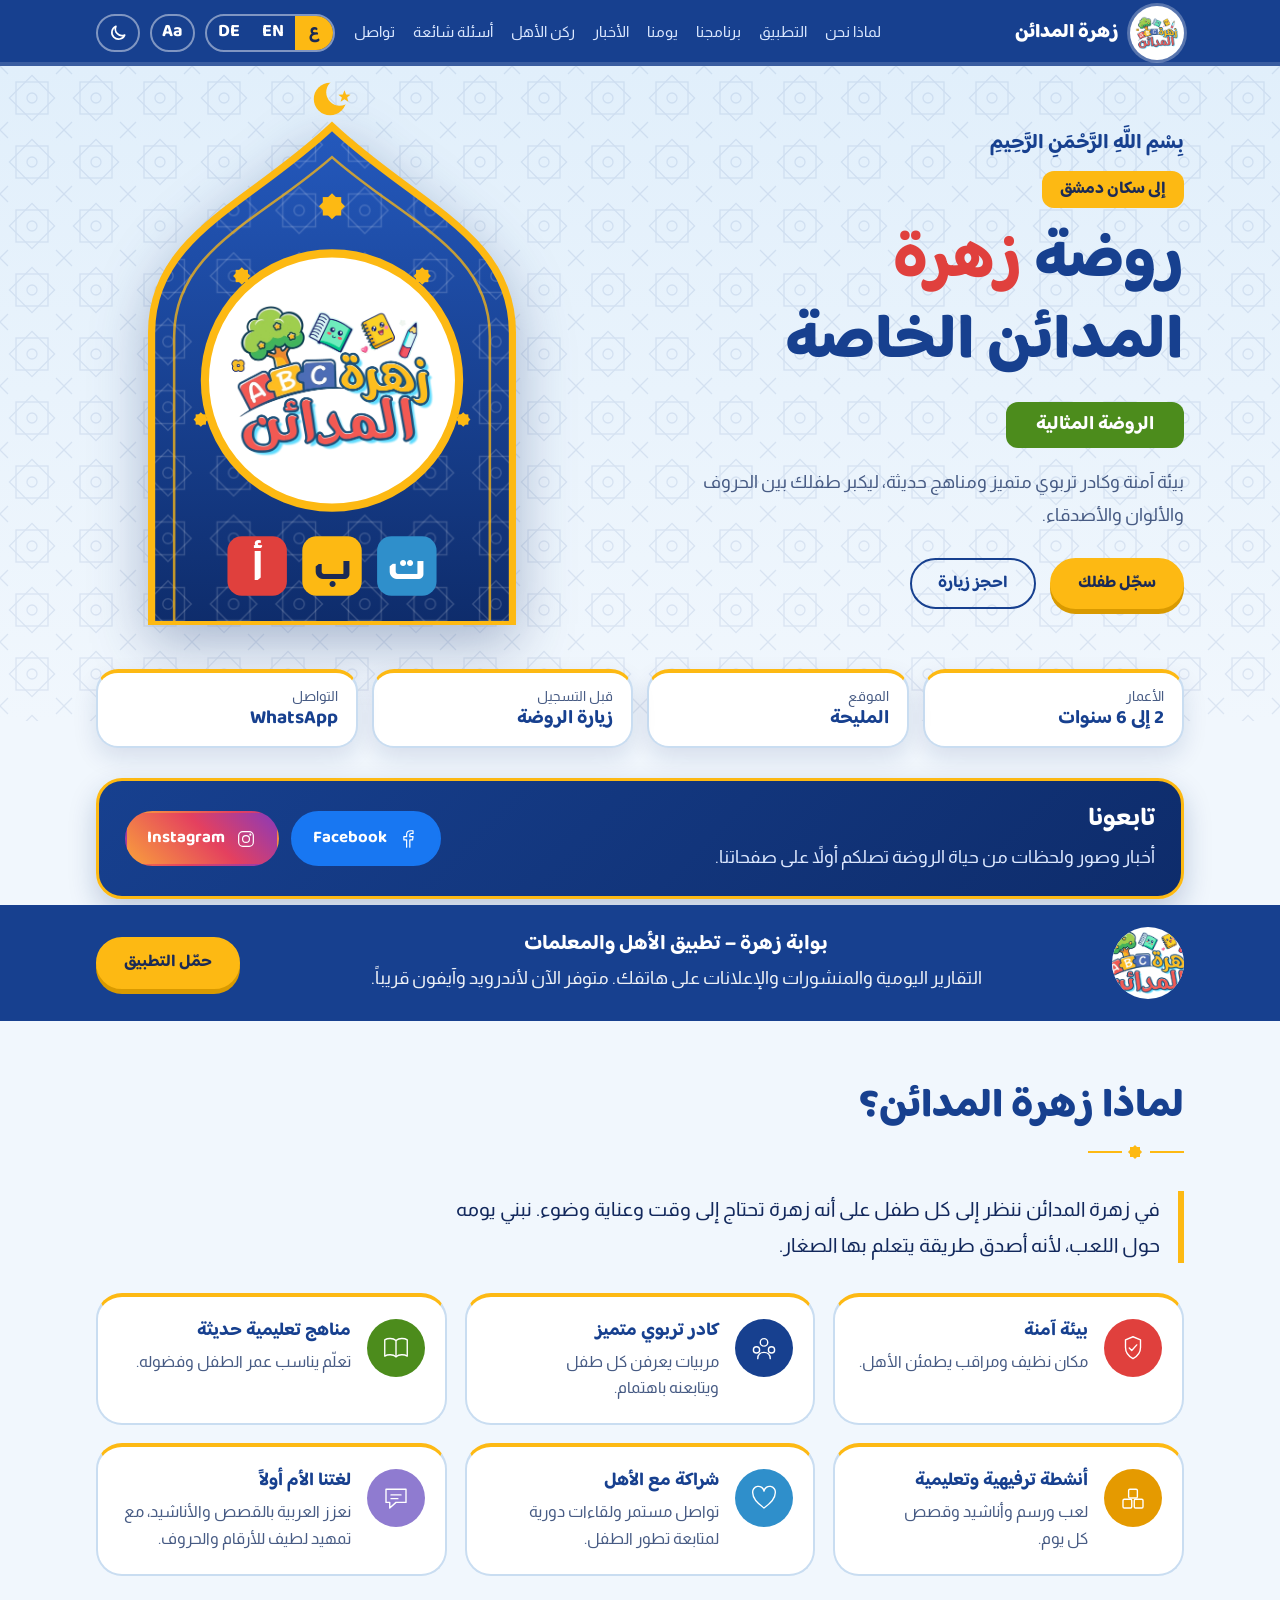
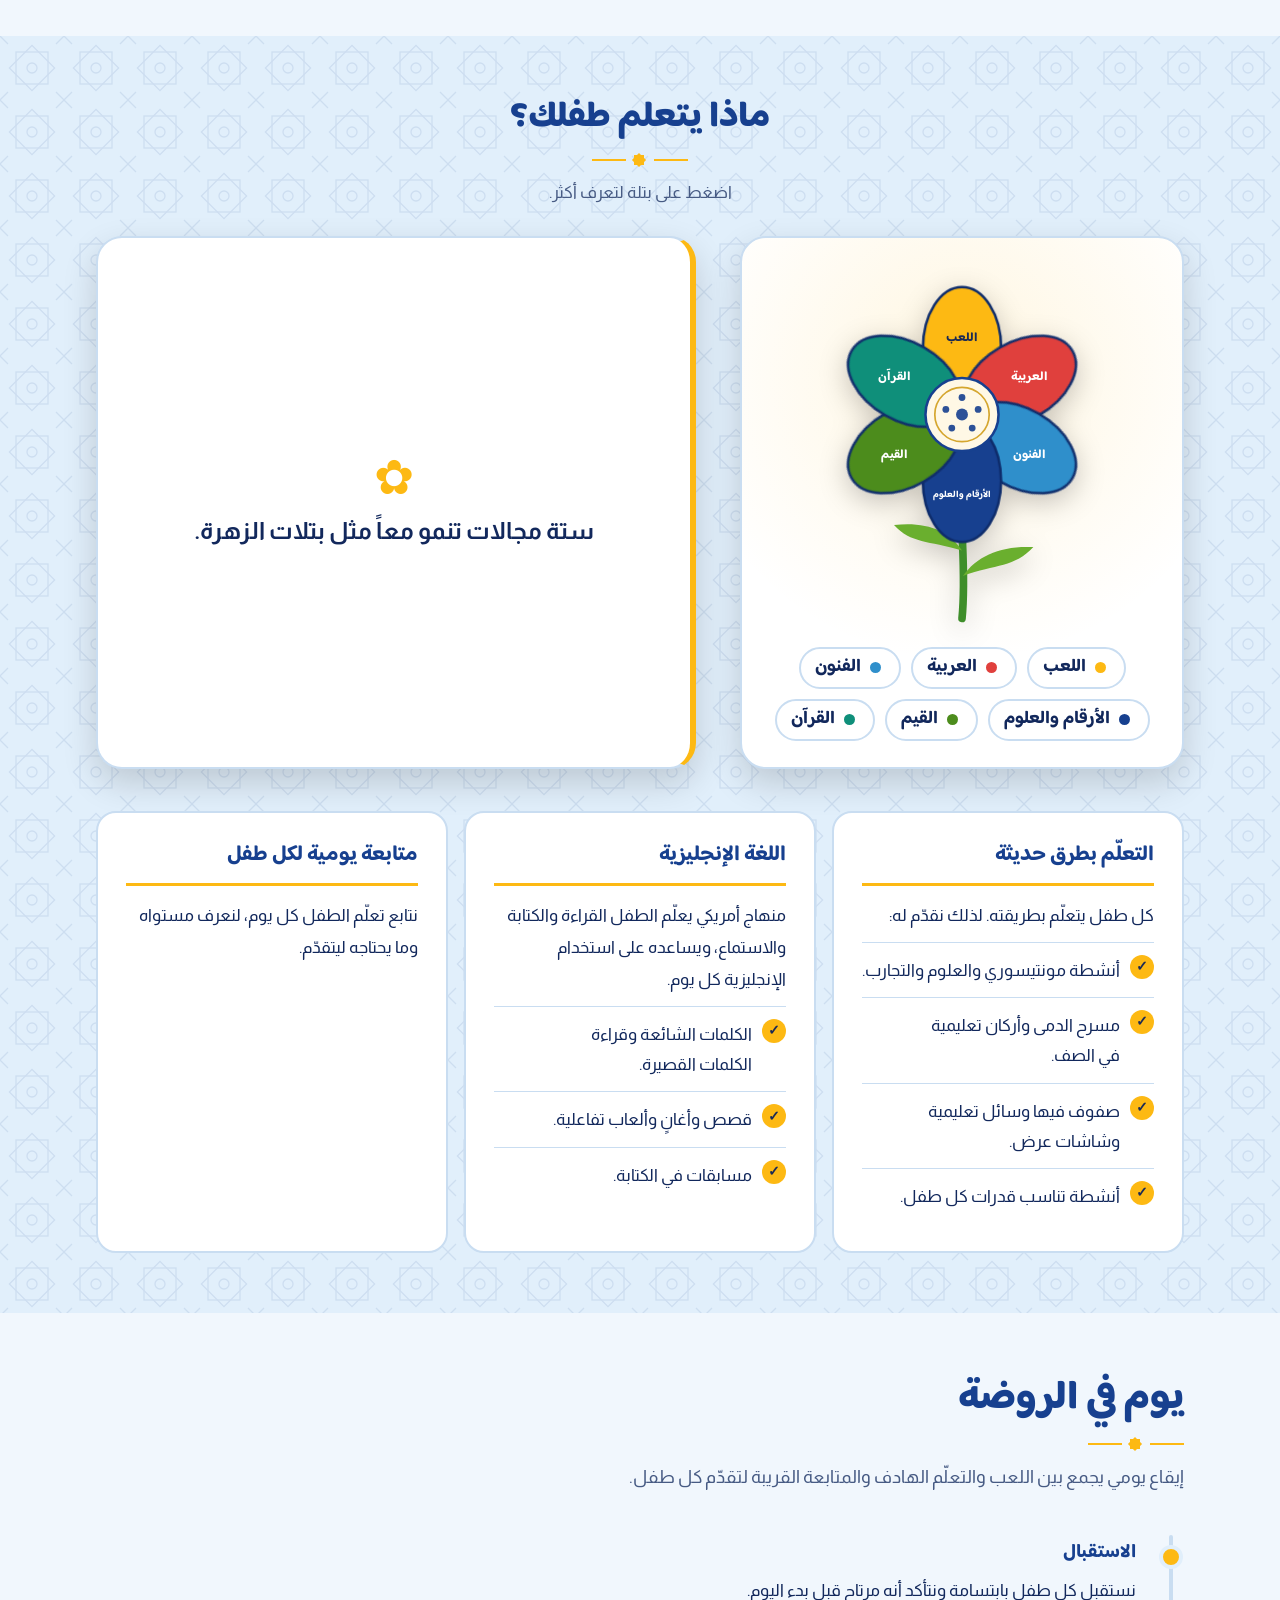
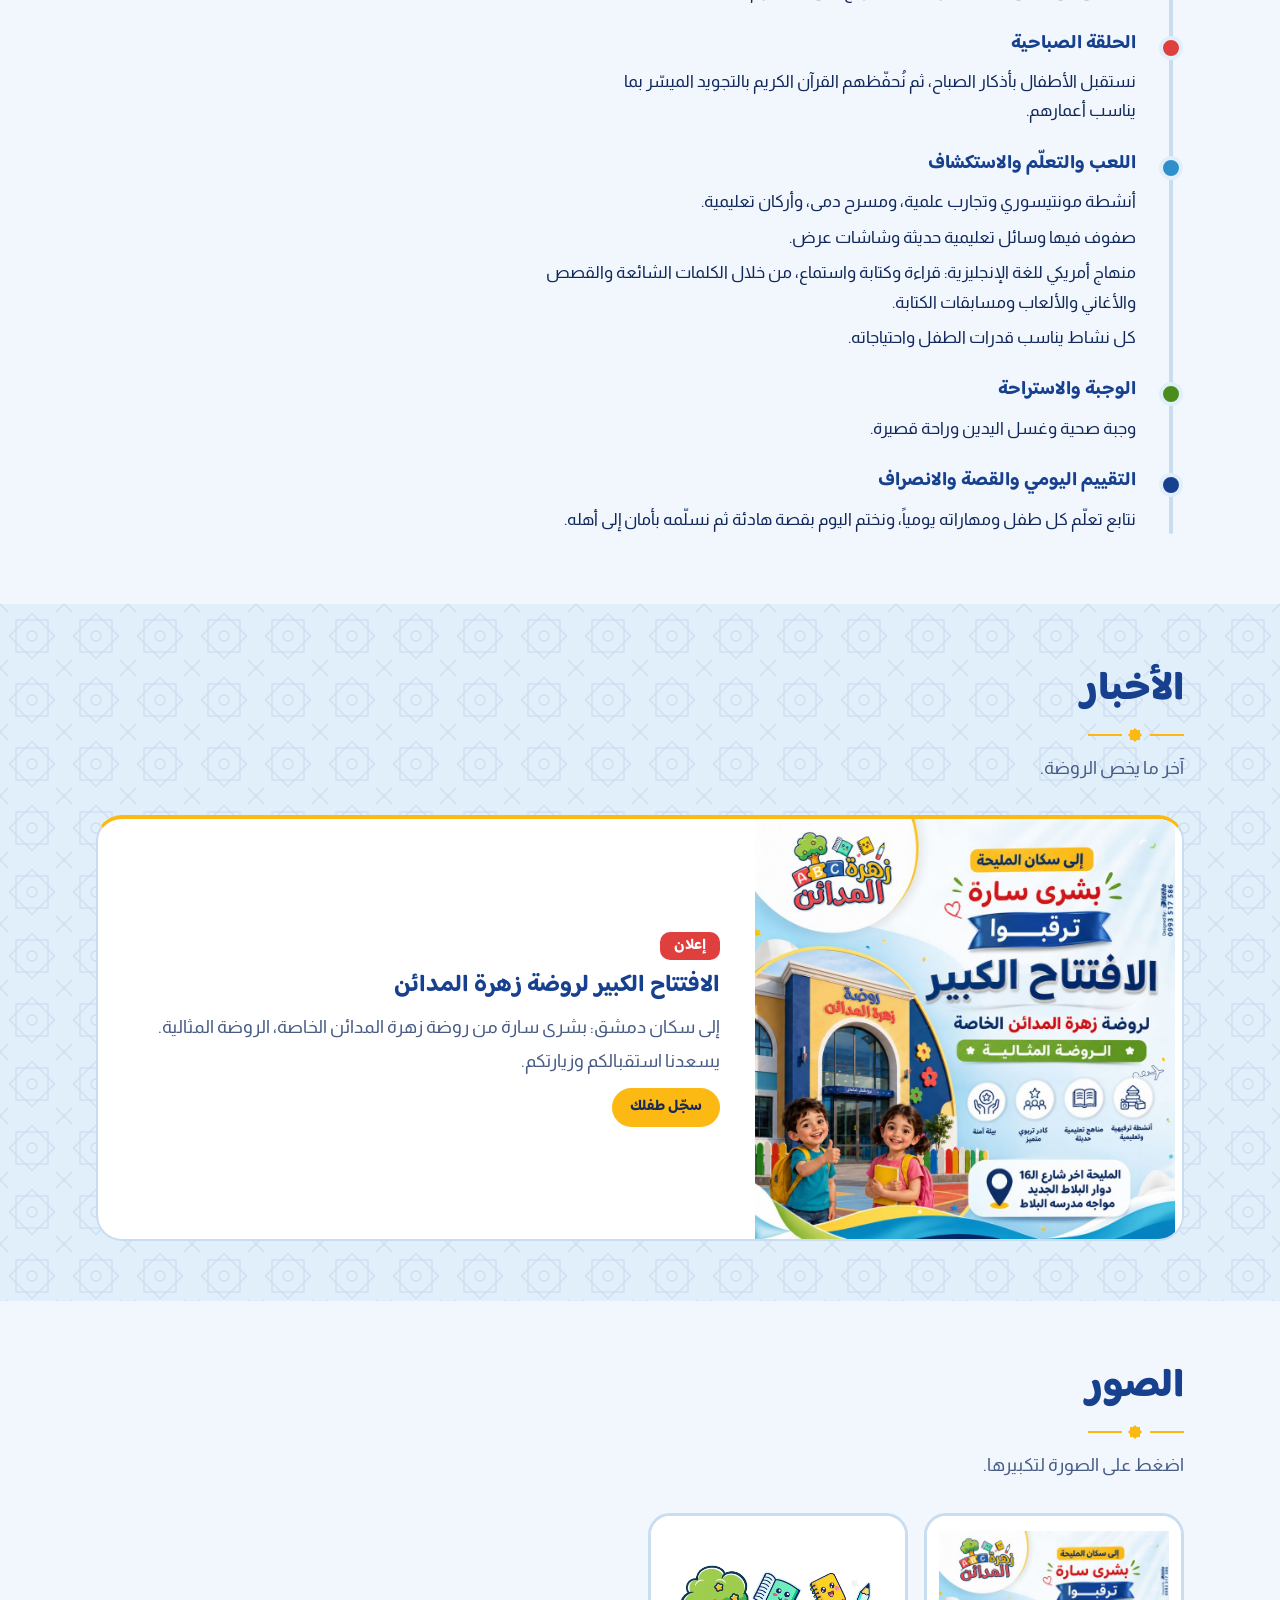
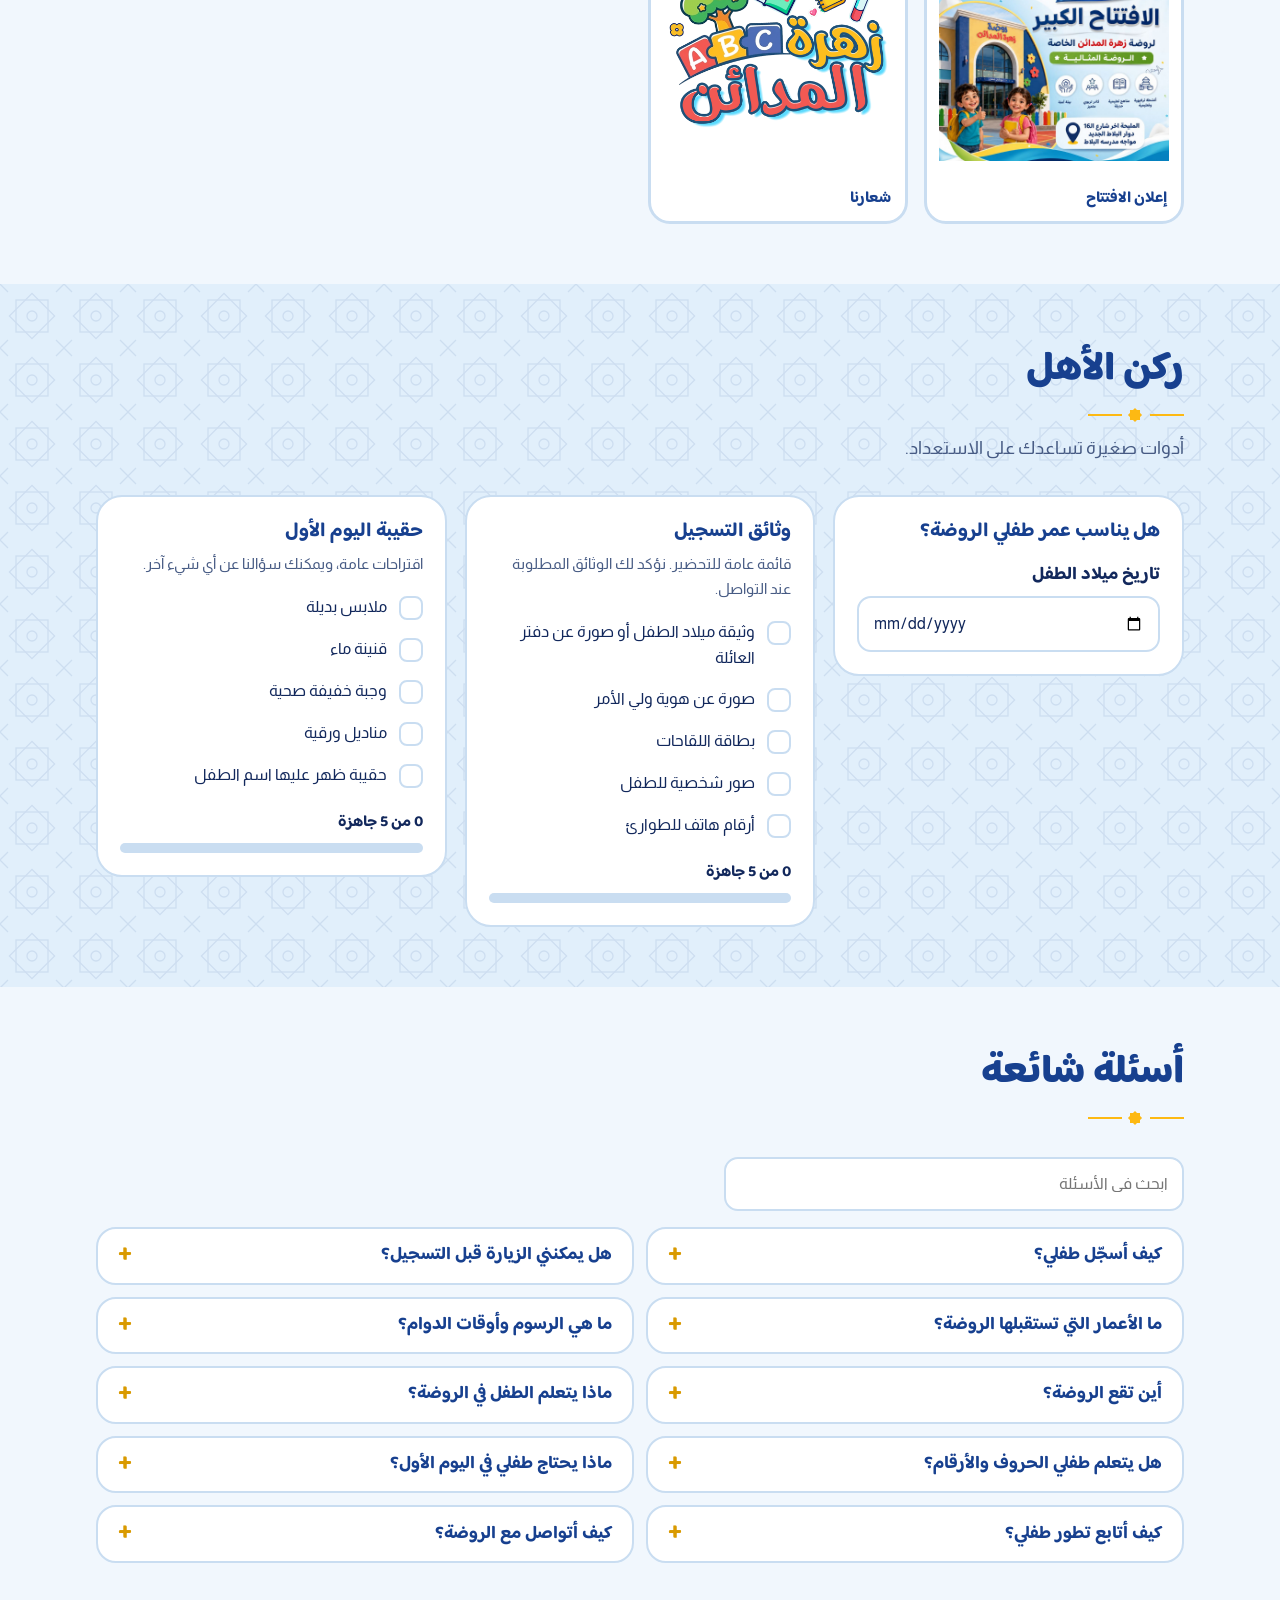
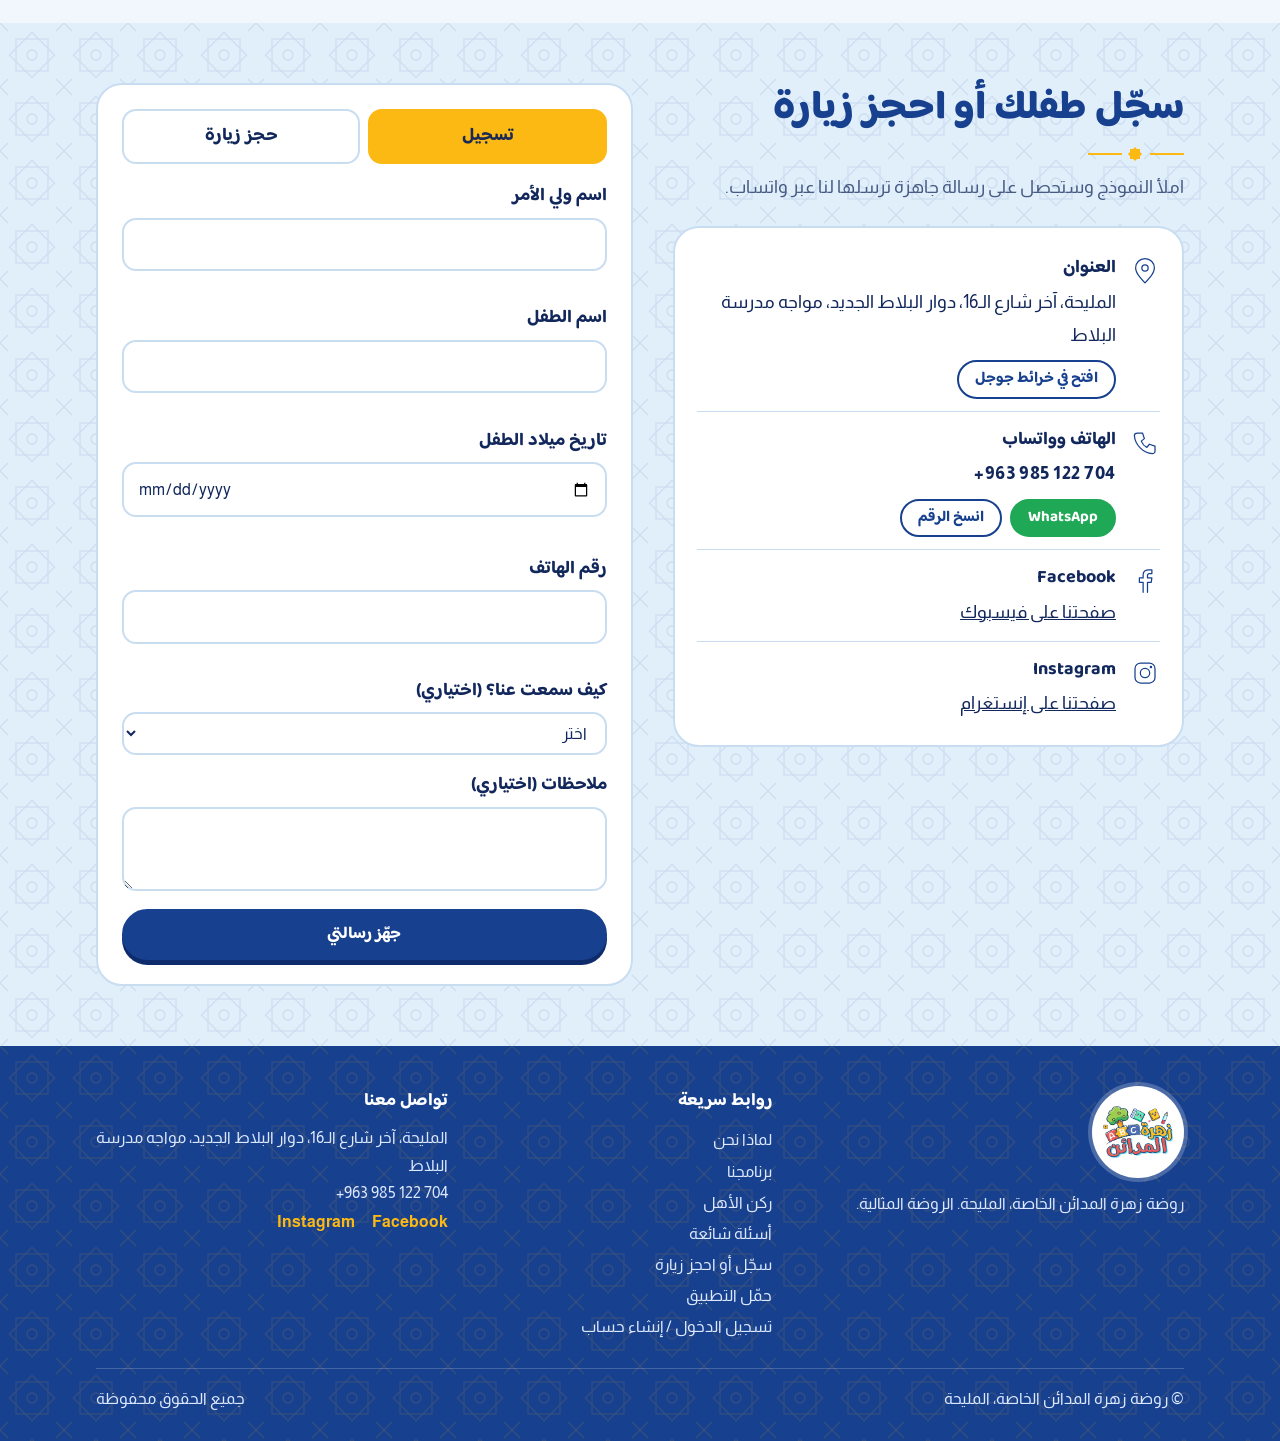
==== commit 0896989d: "App renamed Zahra Portal / بوابة زهرة with the kindergarten logo as launcher icon; version 1.0.1" ====
--- a/index.html
+++ b/index.html
@@ -97,7 +97,7 @@
   <div class="wrap appin">
     <img src="images/logo.png" alt="" width="72" height="72" class="appico">
     <div class="apptx">
-      <h2 data-en="Our app for parents and teachers" data-de="Unsere App für Eltern und Lehrkräfte">تطبيق الروضة للأهل والمعلمات</h2>
+      <h2 data-en="Zahra Portal – the app for parents and teachers" data-de="Zahra Portal – die App für Eltern und Lehrkräfte">بوابة زهرة – تطبيق الأهل والمعلمات</h2>
       <p data-en="Daily reports, posts and notices on your phone. For Android now, iPhone soon." data-de="Tagesberichte, Beiträge und Mitteilungen auf dem Handy. Jetzt für Android, iPhone folgt.">التقارير اليومية والمنشورات والإعلانات على هاتفك. متوفر الآن لأندرويد وآيفون قريباً.</p>
     </div>
     <a class="btn sun" href="app/" data-en="Download the app" data-de="App herunterladen">حمّل التطبيق</a>
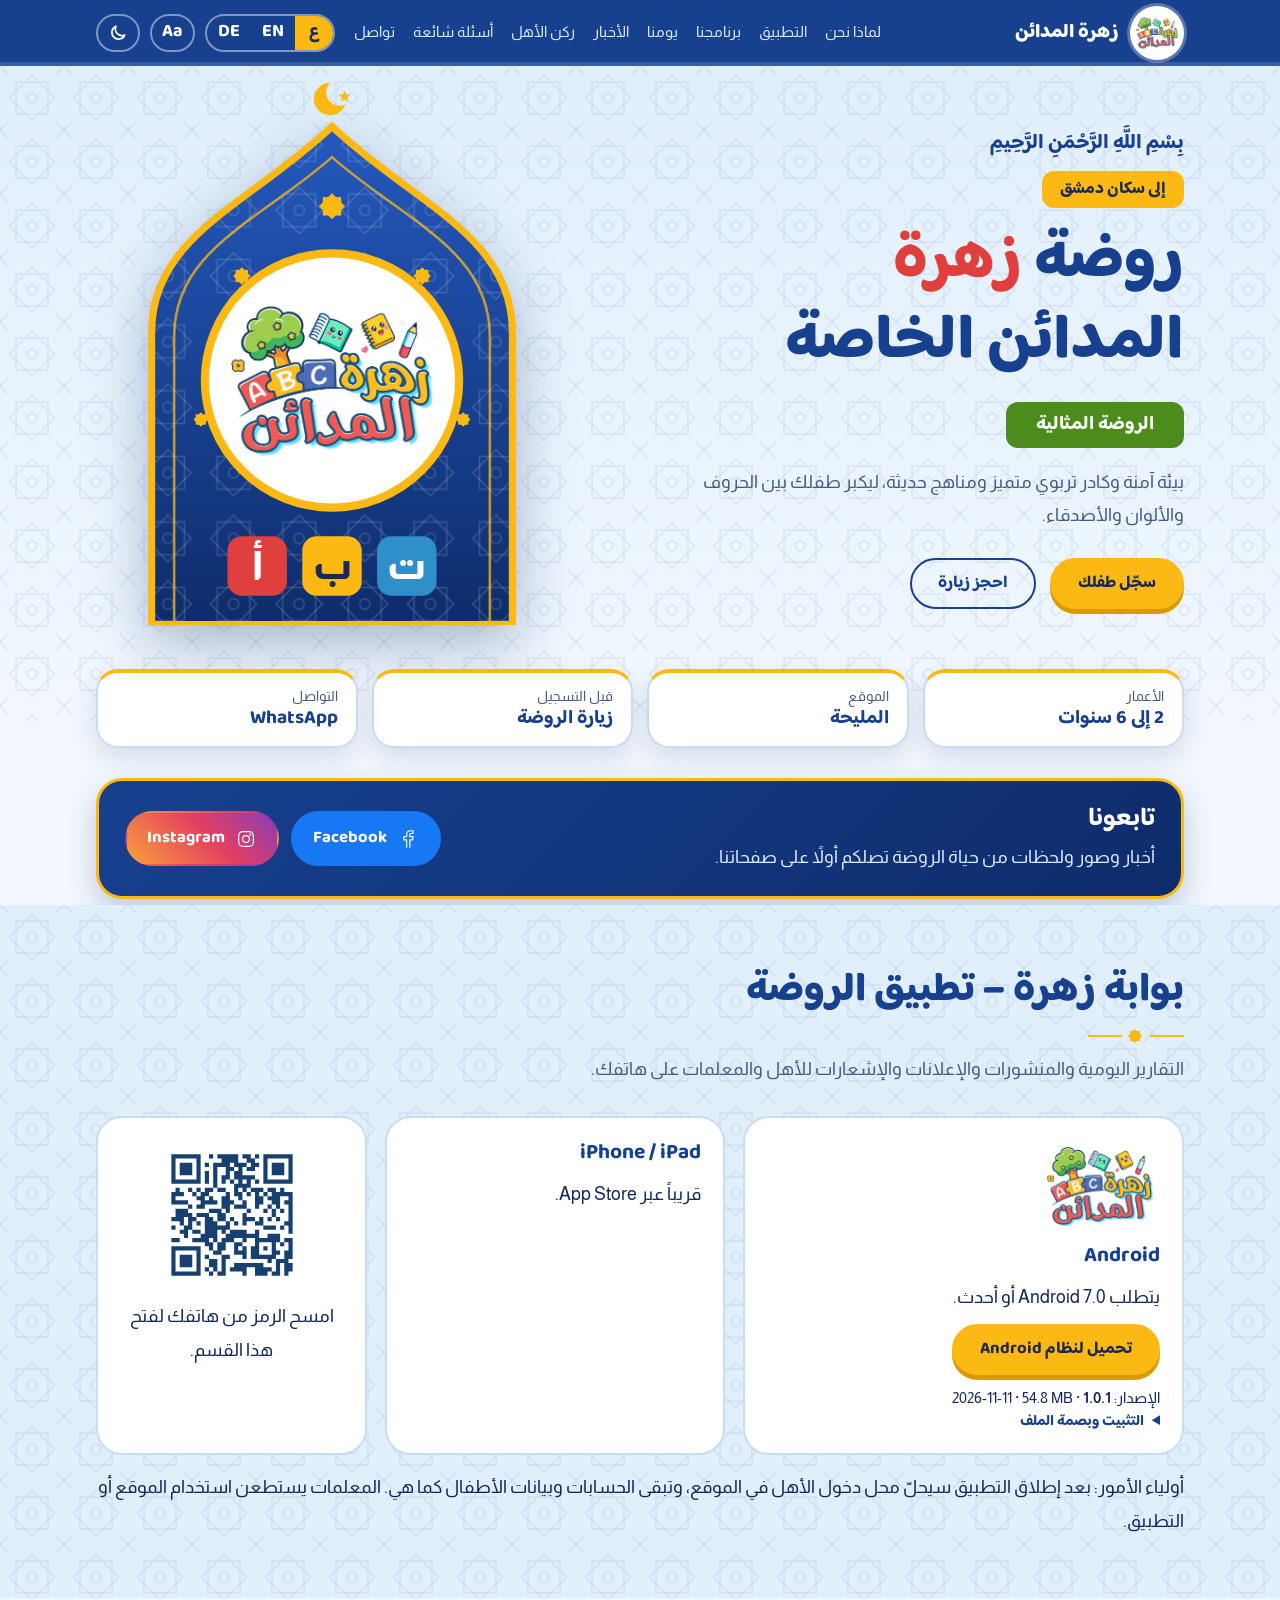
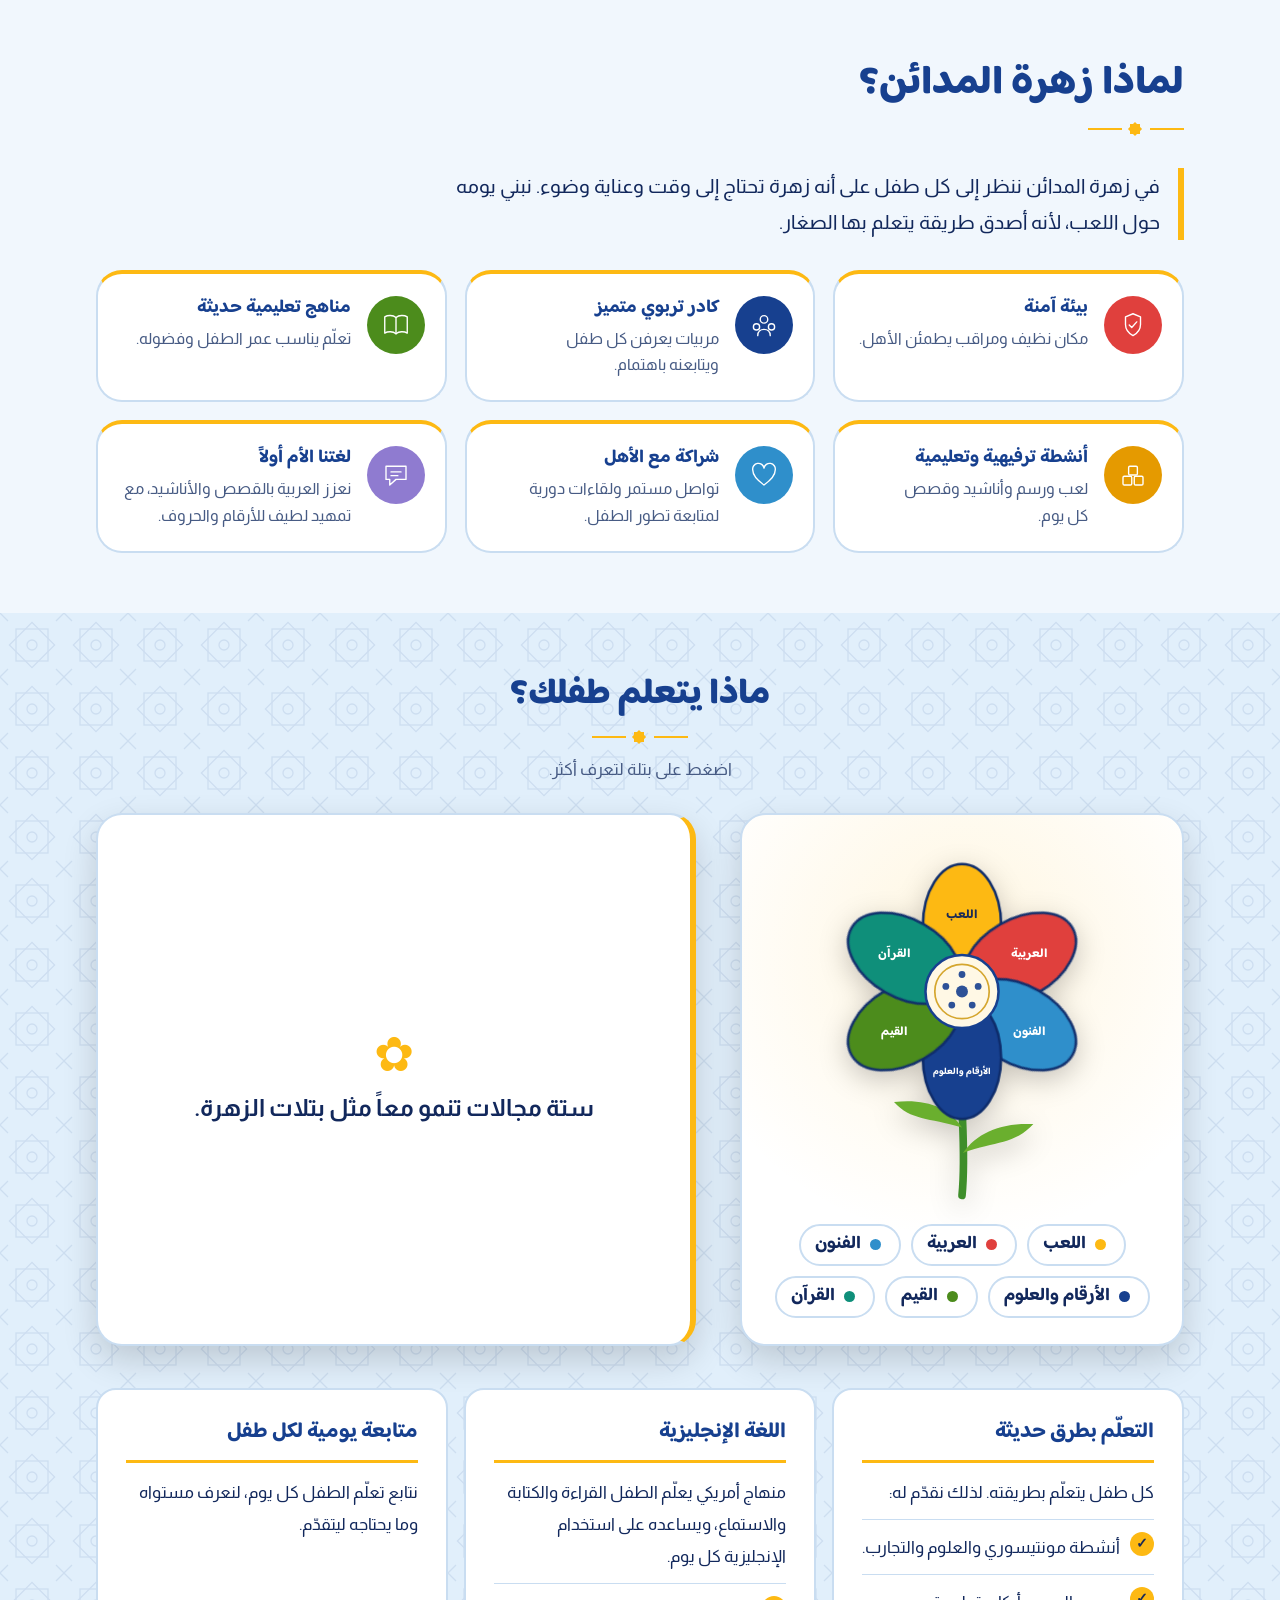
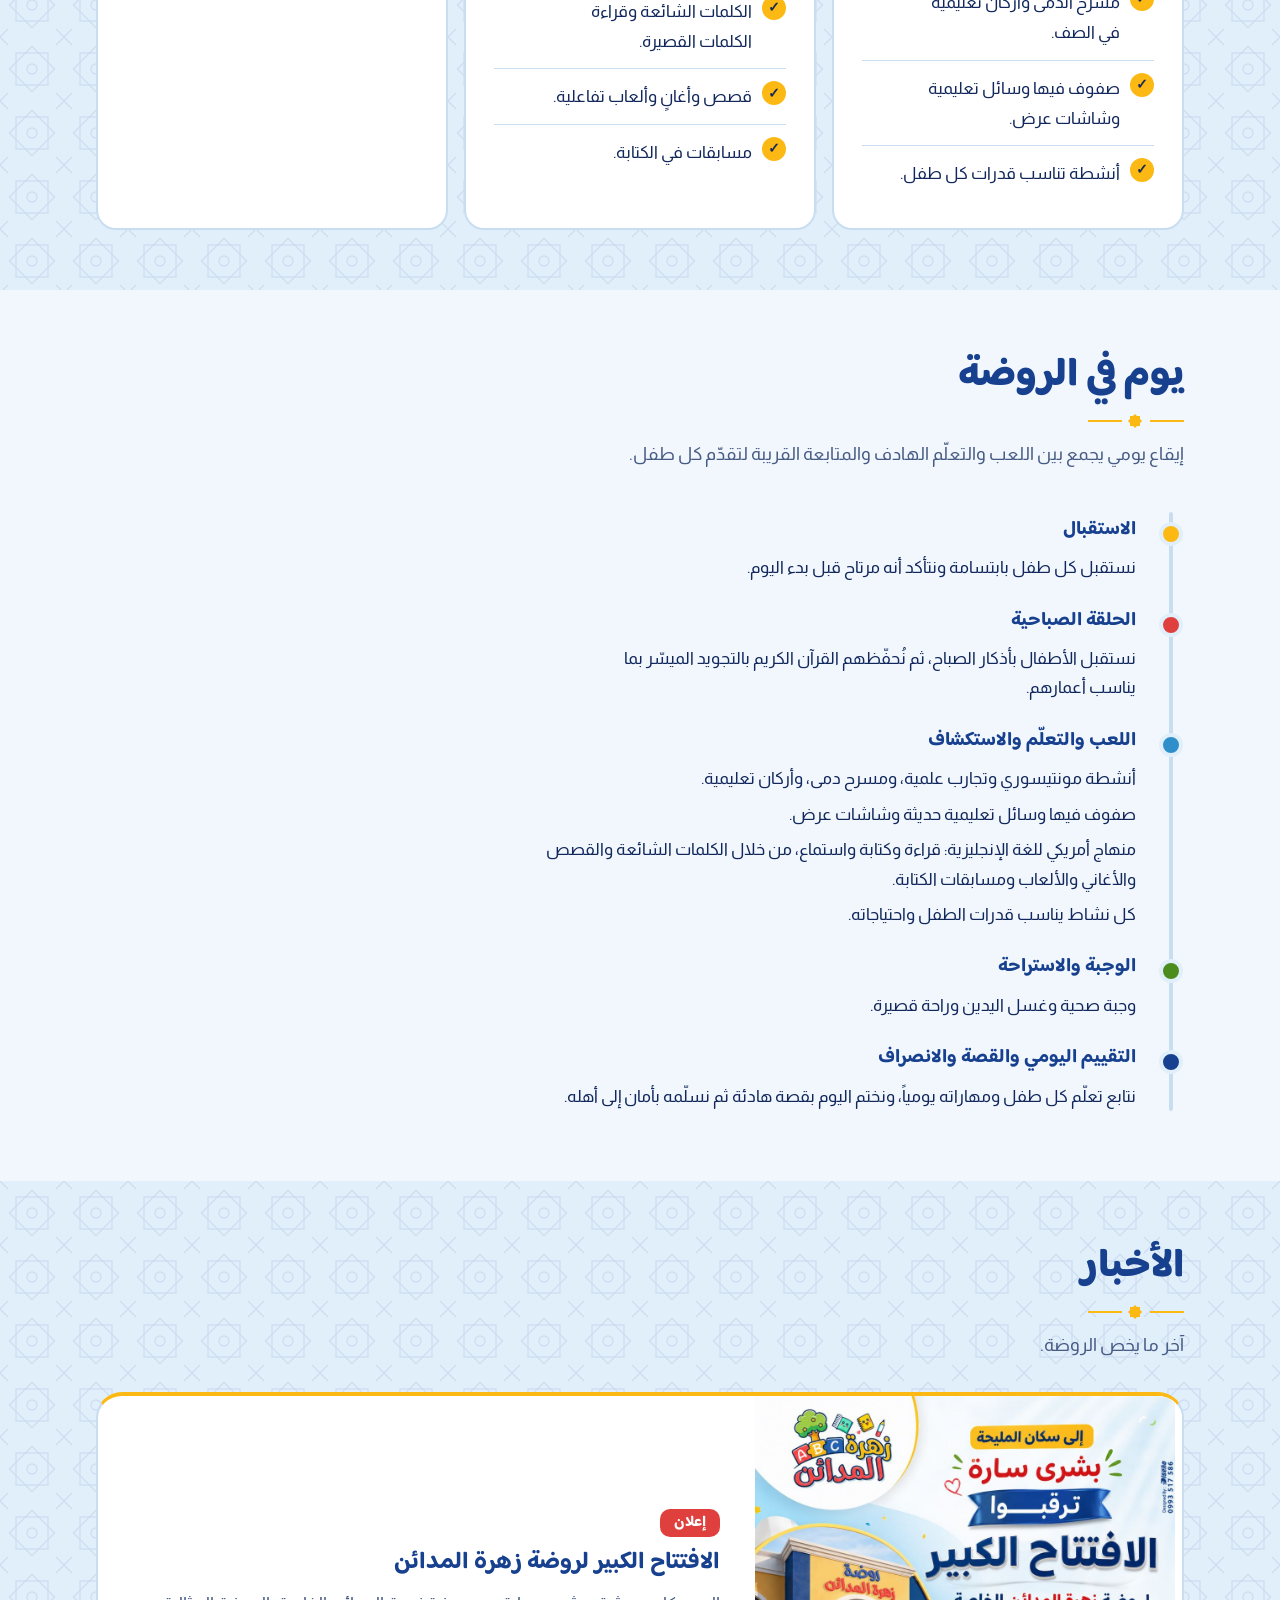
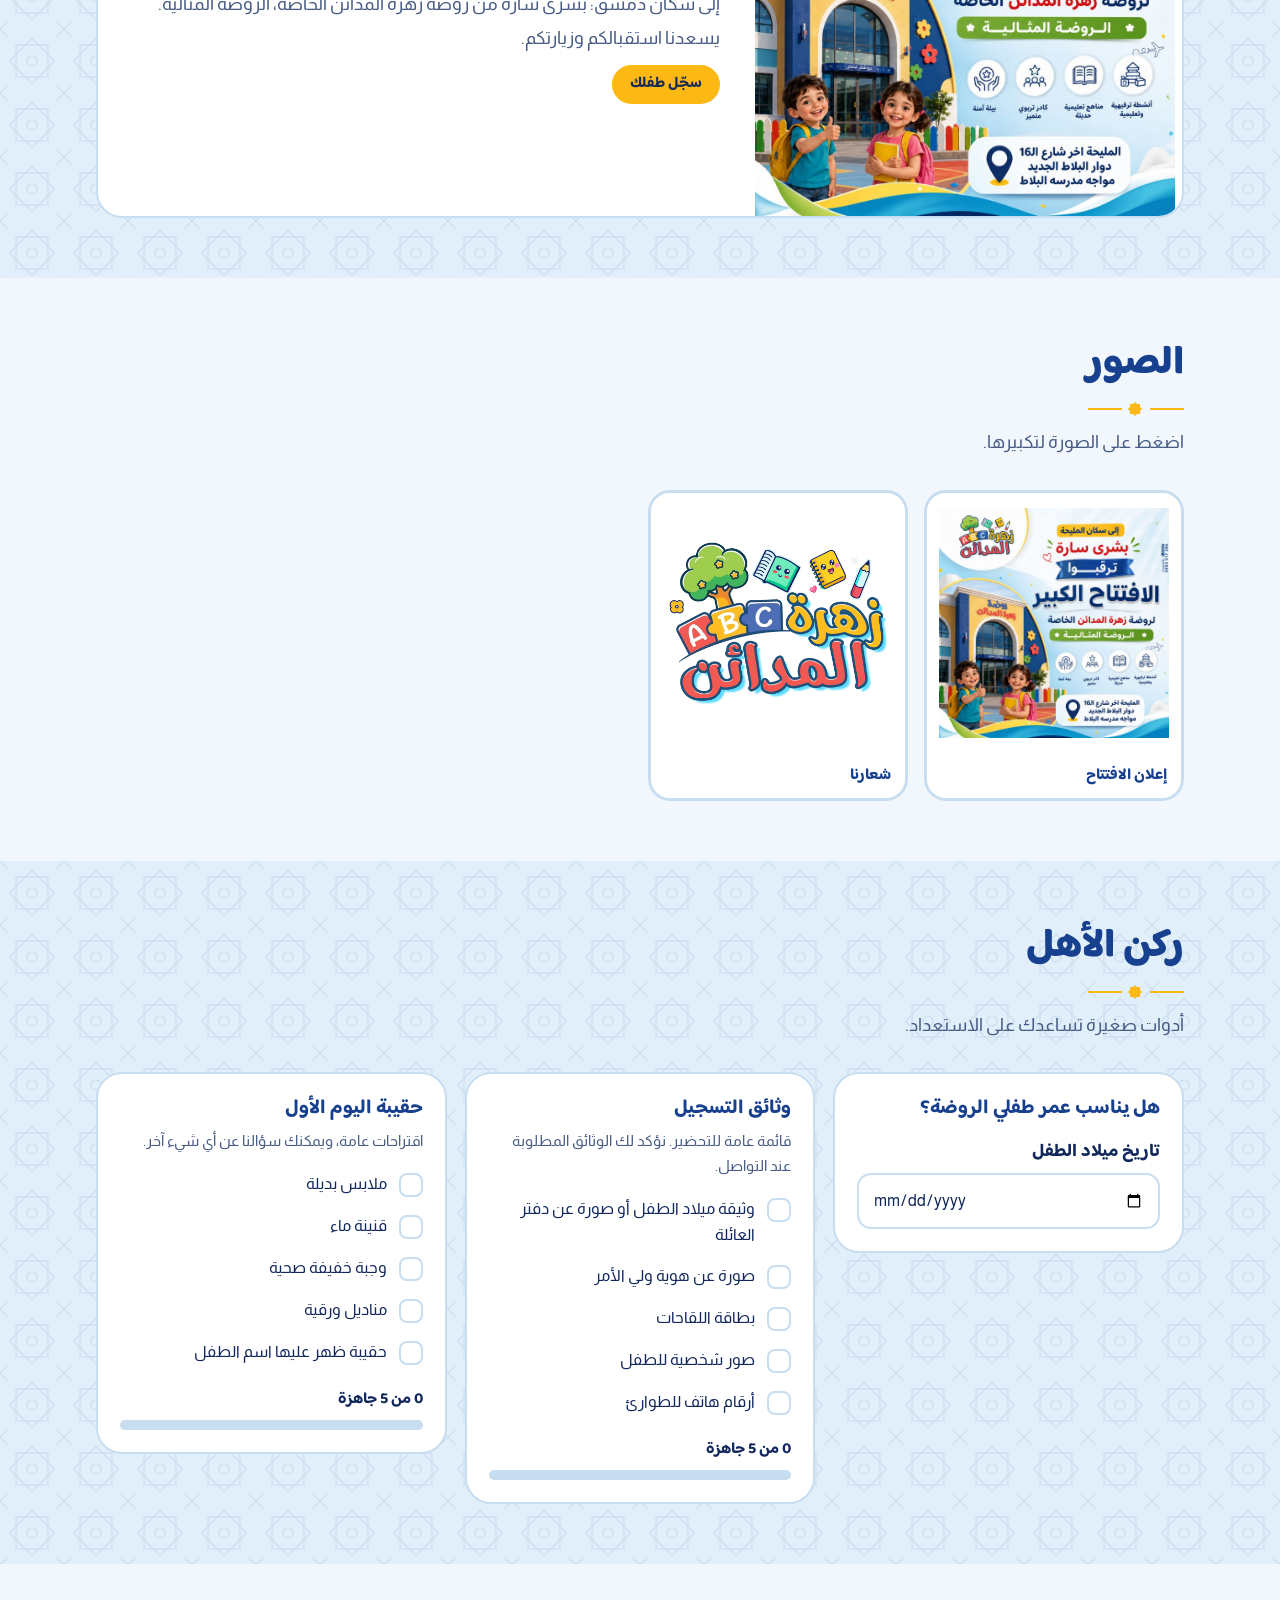
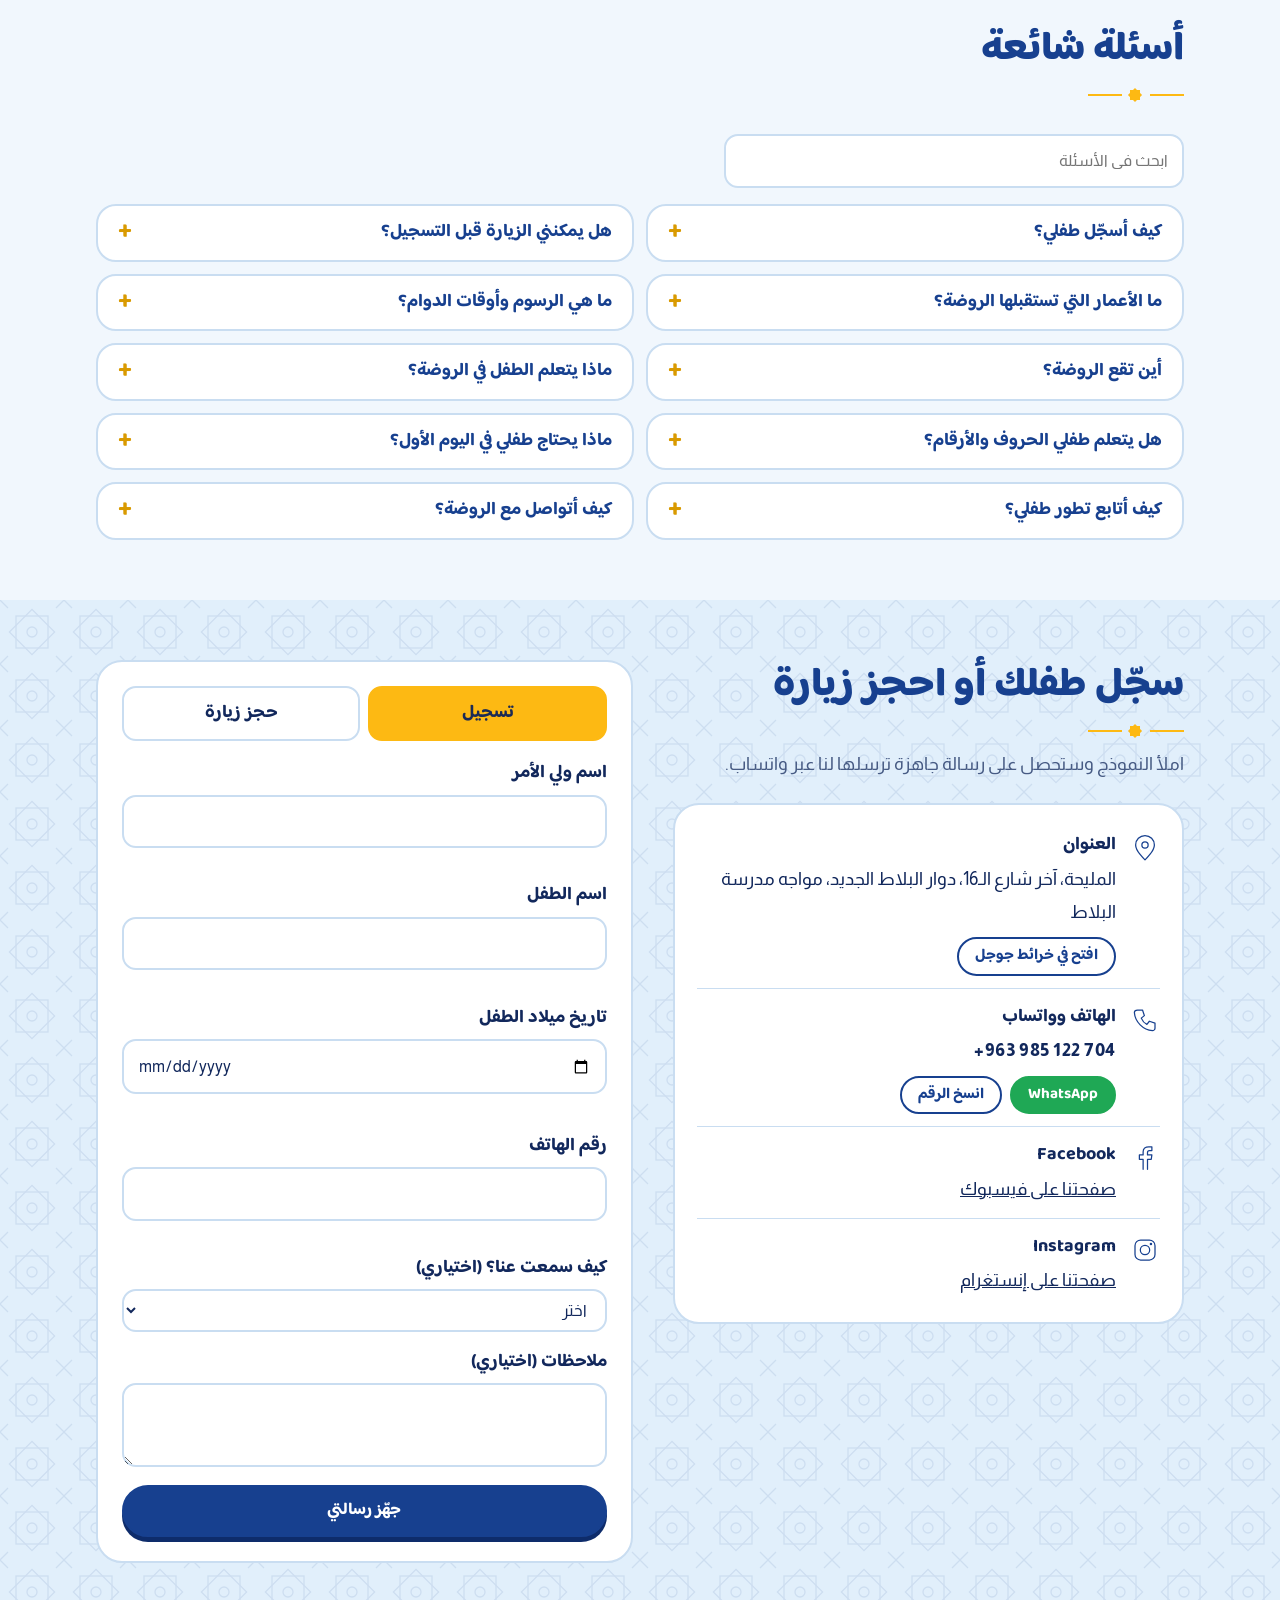
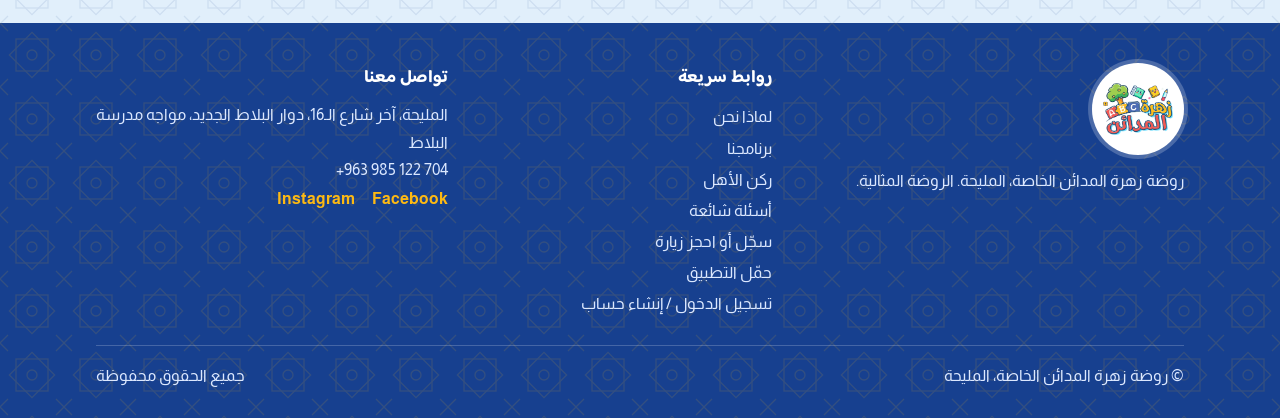
==== commit 55482f5c: "Download area is part of the home page (#app) with button, version, size, checksum and QR; /app/ onl" ====
--- a/index.html
+++ b/index.html
@@ -6,14 +6,14 @@
 <link rel="preconnect" href="https://fonts.gstatic.com" crossorigin>
 <link href="https://fonts.googleapis.com/css2?family=Almarai:wght@400;700;800&family=Baloo+Bhaijaan+2:wght@500;700;800&display=swap" rel="stylesheet">
 <script type="application/ld+json">{"@context":"https://schema.org","@type":"Preschool","name":"روضة زهرة المدائن الخاصة","alternateName":["Zahrat Al-Madayn Kindergarten","Kindergarten Zahrat Al-Madayn"],"telephone":"+963985122704","address":{"@type":"PostalAddress","addressLocality":"المليحة","streetAddress":"آخر شارع الـ16، دوار البلاط الجديد، مواجه مدرسة البلاط","addressCountry":"SY"},"geo":{"@type":"GeoCoordinates","latitude":33.4815114,"longitude":36.3742841}}</script>
-<link rel="stylesheet" href="style.css?v=8">
+<link rel="stylesheet" href="style.css?v=9">
 </head><body><div id="annc" hidden></div>
 <header class="top">
   <div class="wrap">
     <a class="brand" href="#top"><span class="badge"><img data-a="LOGO" alt="" data-en-aria="Zahrat Al-Madayn logo" data-de-aria="Logo Zahrat Al-Madayn"></span><span class="nm" data-en="Zahrat Al-Madayn" data-de="Zahrat Al-Madayn">زهرة المدائن</span></a>
     <nav class="main" id="nav" aria-label="التنقل" data-en-aria="Main navigation" data-de-aria="Hauptnavigation">
       <a href="#why" data-en="Why us" data-de="Warum wir">لماذا نحن</a>
-      <a href="app/" data-en="App" data-de="App">التطبيق</a>
+      <a href="#app" data-en="App" data-de="App">التطبيق</a>
       <a href="#learn" data-en="Our program" data-de="Programm">برنامجنا</a>
       <a href="#day" data-en="Our day" data-de="Tagesablauf">يومنا</a>
       <a href="#news" data-en="News" data-de="Aktuelles">الأخبار</a>
@@ -93,14 +93,39 @@
   </div>
 </section>
 
-<section class="appband" id="app">
-  <div class="wrap appin">
-    <img src="images/logo.png" alt="" width="72" height="72" class="appico">
-    <div class="apptx">
-      <h2 data-en="Zahra Portal – the app for parents and teachers" data-de="Zahra Portal – die App für Eltern und Lehrkräfte">بوابة زهرة – تطبيق الأهل والمعلمات</h2>
-      <p data-en="Daily reports, posts and notices on your phone. For Android now, iPhone soon." data-de="Tagesberichte, Beiträge und Mitteilungen auf dem Handy. Jetzt für Android, iPhone folgt.">التقارير اليومية والمنشورات والإعلانات على هاتفك. متوفر الآن لأندرويد وآيفون قريباً.</p>
-    </div>
-    <a class="btn sun" href="app/" data-en="Download the app" data-de="App herunterladen">حمّل التطبيق</a>
+<section class="band" id="app">
+  <div class="wrap">
+    <div class="sec-head">
+      <h2 data-en="Zahra Portal – our app" data-de="Zahra Portal – unsere App">بوابة زهرة – تطبيق الروضة</h2>
+      <p data-en="Daily reports, posts, notices and notifications for parents and teachers, on your phone." data-de="Tagesberichte, Beiträge, Mitteilungen und Benachrichtigungen für Eltern und Lehrkräfte, auf dem Handy.">التقارير اليومية والمنشورات والإعلانات والإشعارات للأهل والمعلمات على هاتفك.</p>
+    </div>
+    <div class="appgrid">
+      <div class="appbox">
+        <img src="images/logo.png" alt="" width="96" height="96" class="appico">
+        <h3>Android</h3>
+        <p class="note" data-en="Requires Android 7.0 or newer." data-de="Erfordert Android 7.0 oder neuer.">يتطلب Android 7.0 أو أحدث.</p>
+        <a class="btn sun" id="androidLink" href="#app" hidden data-en="Download for Android" data-de="Für Android herunterladen">تحميل لنظام Android</a>
+        <p class="note" id="androidSoon" data-en="The app will be available soon." data-de="Die App ist bald verfügbar.">سيتوفر التطبيق قريباً.</p>
+        <div class="appmeta" id="androidMeta" hidden>
+          <p><span data-en="Version" data-de="Version">الإصدار</span>: <b id="appVersion"></b> · <span id="appSize"></span> · <span id="appDate"></span></p>
+          <details>
+            <summary data-en="Installation and checksum" data-de="Installation und Prüfsumme">التثبيت وبصمة الملف</summary>
+            <p data-en="While installing, your phone may ask to allow this browser to install apps. That is normal because the app does not come from Google Play." data-de="Bei der Installation fragt das Handy evtl. nach der Erlaubnis für diesen Browser. Das ist normal, da die App nicht aus dem Google Play Store kommt.">عند التثبيت قد يطلب هاتفك السماح بالتثبيت من هذا المتصفح. هذا طبيعي لأن التطبيق لا يأتي من متجر Google Play.</p>
+            <p>SHA-256: <code id="appSha"></code></p>
+          </details>
+        </div>
+      </div>
+      <div class="appbox">
+        <h3>iPhone / iPad</h3>
+        <p class="note" data-en="Coming soon through the App Store." data-de="Folgt bald über den App Store.">قريباً عبر App Store.</p>
+        <a class="btn line" id="iosLink" href="#app" hidden data-en="Open in the Apple store" data-de="Im Apple Store öffnen">فتح في متجر Apple</a>
+      </div>
+      <div class="appbox appqr">
+        <img src="images/app-qr.svg" alt="QR" width="150" height="150">
+        <p class="note" data-en="Scan with your phone to open this section." data-de="Mit dem Handy scannen, um diesen Bereich zu öffnen.">امسح الرمز من هاتفك لفتح هذا القسم.</p>
+      </div>
+    </div>
+    <p class="note appnote" data-en="Parents: after the launch of the app the parents' sign-in on the website is replaced by it. Accounts and children's data stay as they are. Teachers can keep using the website or the app." data-de="Eltern: Nach dem Start der App ersetzt sie den Eltern-Login auf der Webseite. Konten und Kinderdaten bleiben unverändert. Lehrkräfte nutzen weiter Webseite oder App.">أولياء الأمور: بعد إطلاق التطبيق سيحلّ محل دخول الأهل في الموقع، وتبقى الحسابات وبيانات الأطفال كما هي. المعلمات يستطعن استخدام الموقع أو التطبيق.</p>
   </div>
 </section>
 
@@ -358,7 +383,7 @@
         <a href="#parents" data-en="Parents' corner" data-de="Elternbereich">ركن الأهل</a>
         <a href="#faq" data-en="FAQ" data-de="Häufige Fragen">أسئلة شائعة</a>
         <a href="#register" data-en="Register or book a visit" data-de="Anmelden oder Besuch buchen">سجّل أو احجز زيارة</a>
-        <a href="app/" data-en="Download the app" data-de="App herunterladen">حمّل التطبيق</a>
+        <a href="#app" data-en="Download the app" data-de="App herunterladen">حمّل التطبيق</a>
         <a href="login/" data-en="Sign in / Register" data-de="Einloggen / Registrieren">تسجيل الدخول / إنشاء حساب</a>
       </div>
       <div>
@@ -398,4 +423,5 @@
 </div>
 
 <script src="script.js?v=8" defer></script>
+<script src="appdl.js?v=1" defer></script>
 </body></html>
--- a/style.css
+++ b/style.css
@@ -437,9 +437,16 @@
 @media(max-width:860px){.learn>div:first-child{align-self:auto}.petal-info{align-self:auto}}
 .petal-info.is-detail{align-self:stretch}
 @media(max-width:860px){.petal-info.is-detail{align-self:auto}}
-.appband{background:var(--bar);color:#fff;padding-block:22px}
-.appin{display:flex;align-items:center;gap:18px;flex-wrap:wrap;justify-content:center;text-align:center}
-.appico{border-radius:50%;background:#fff;object-fit:cover}
-.apptx{flex:1 1 280px}
-.apptx h2{margin:0 0 4px;color:#fff;font-size:1.3rem}
-.apptx p{margin:0;opacity:.92}
+.appgrid{display:grid;gap:18px;grid-template-columns:1fr}
+@media(min-width:760px){.appgrid{grid-template-columns:1.3fr 1fr 0.8fr}}
+.appbox{background:var(--surface);border:2px solid var(--line);border-radius:26px;padding:22px;min-width:0;display:flex;flex-direction:column;gap:10px;align-items:flex-start}
+.appbox h3{margin:0;color:var(--head)}
+.appico{border-radius:18px;background:#fff;object-fit:contain;padding:4px;width:120px;height:auto}
+.appqr{align-items:center;text-align:center}
+.appqr img{background:#fff;border-radius:14px;padding:6px}
+.appmeta{width:100%;font-size:.92rem}
+.appmeta code{font-size:.7rem;word-break:break-all;direction:ltr;display:inline-block}
+.appmeta summary{cursor:pointer;color:var(--link);font-weight:700}
+.appnote{margin-top:16px}
+.appbox [hidden],.appmeta[hidden]{display:none!important}
+#appSize,#appDate,#appVersion{unicode-bidi:isolate;direction:ltr;display:inline-block}
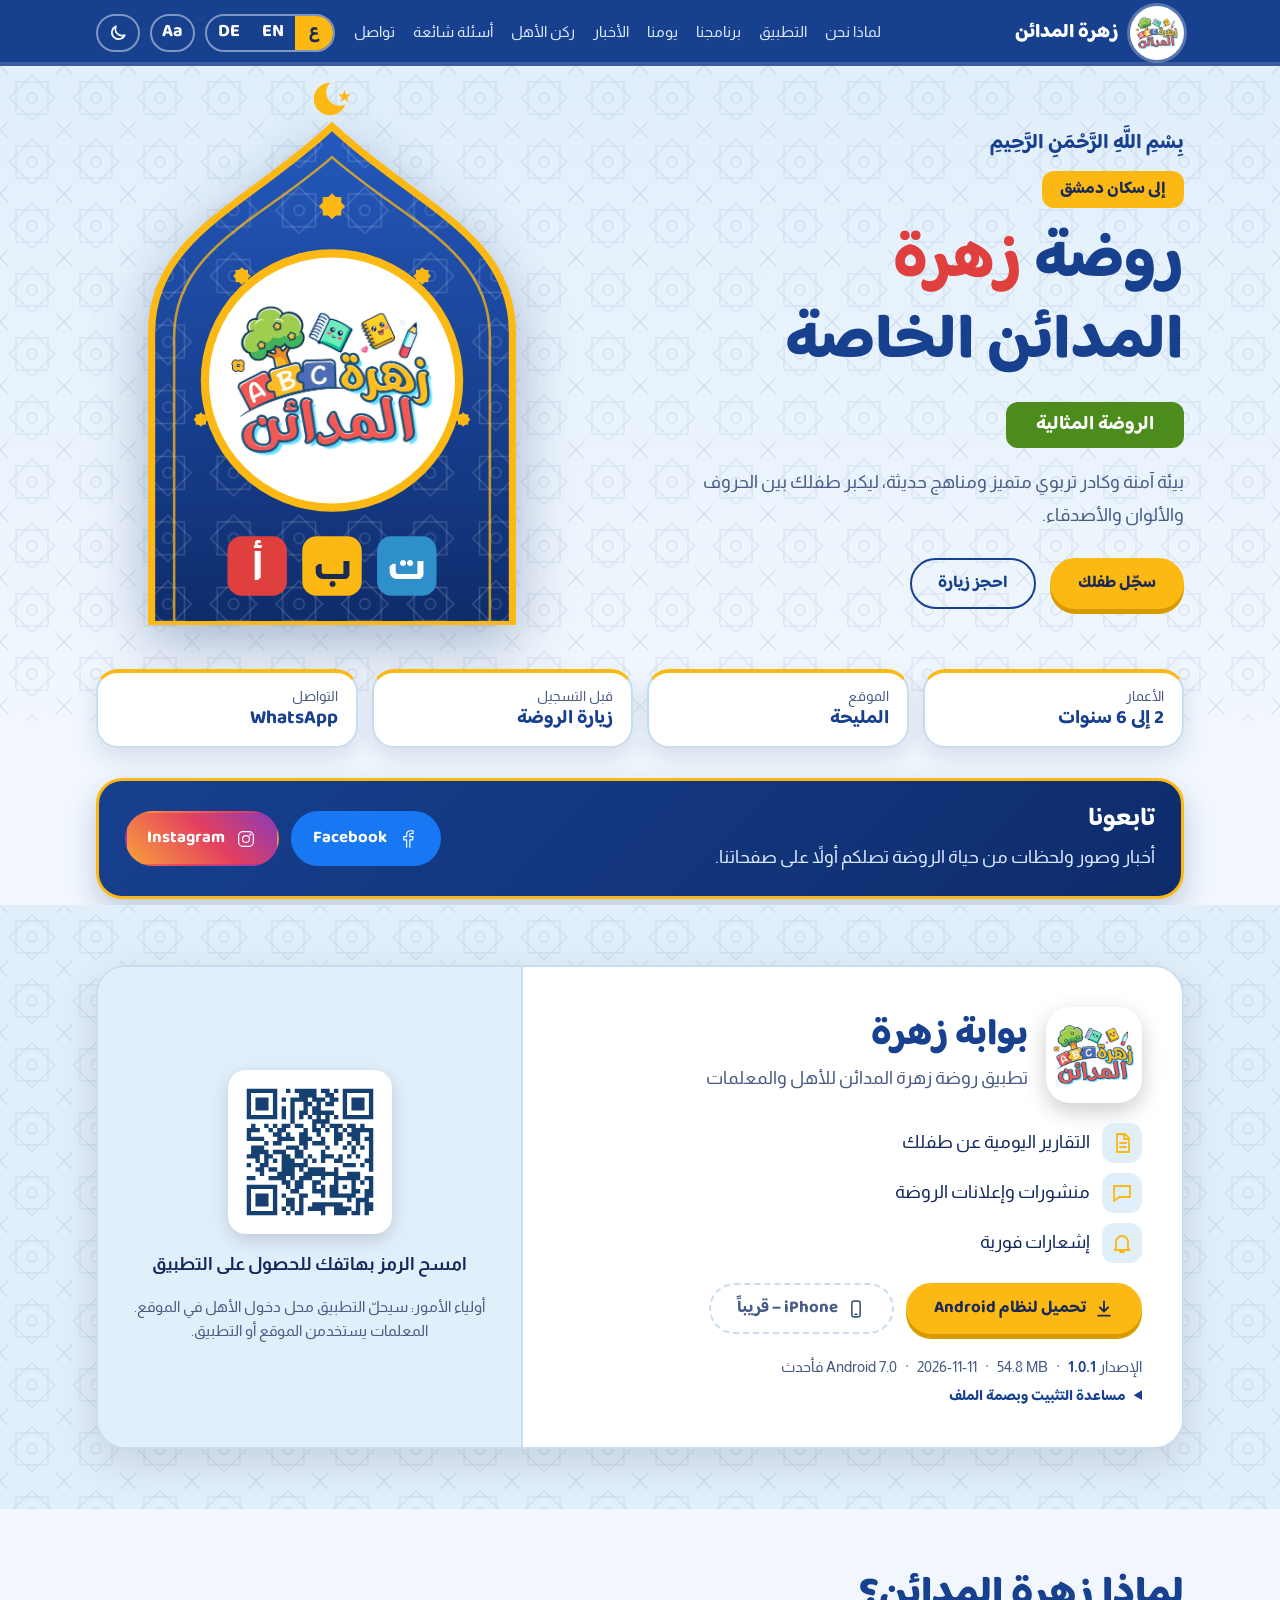
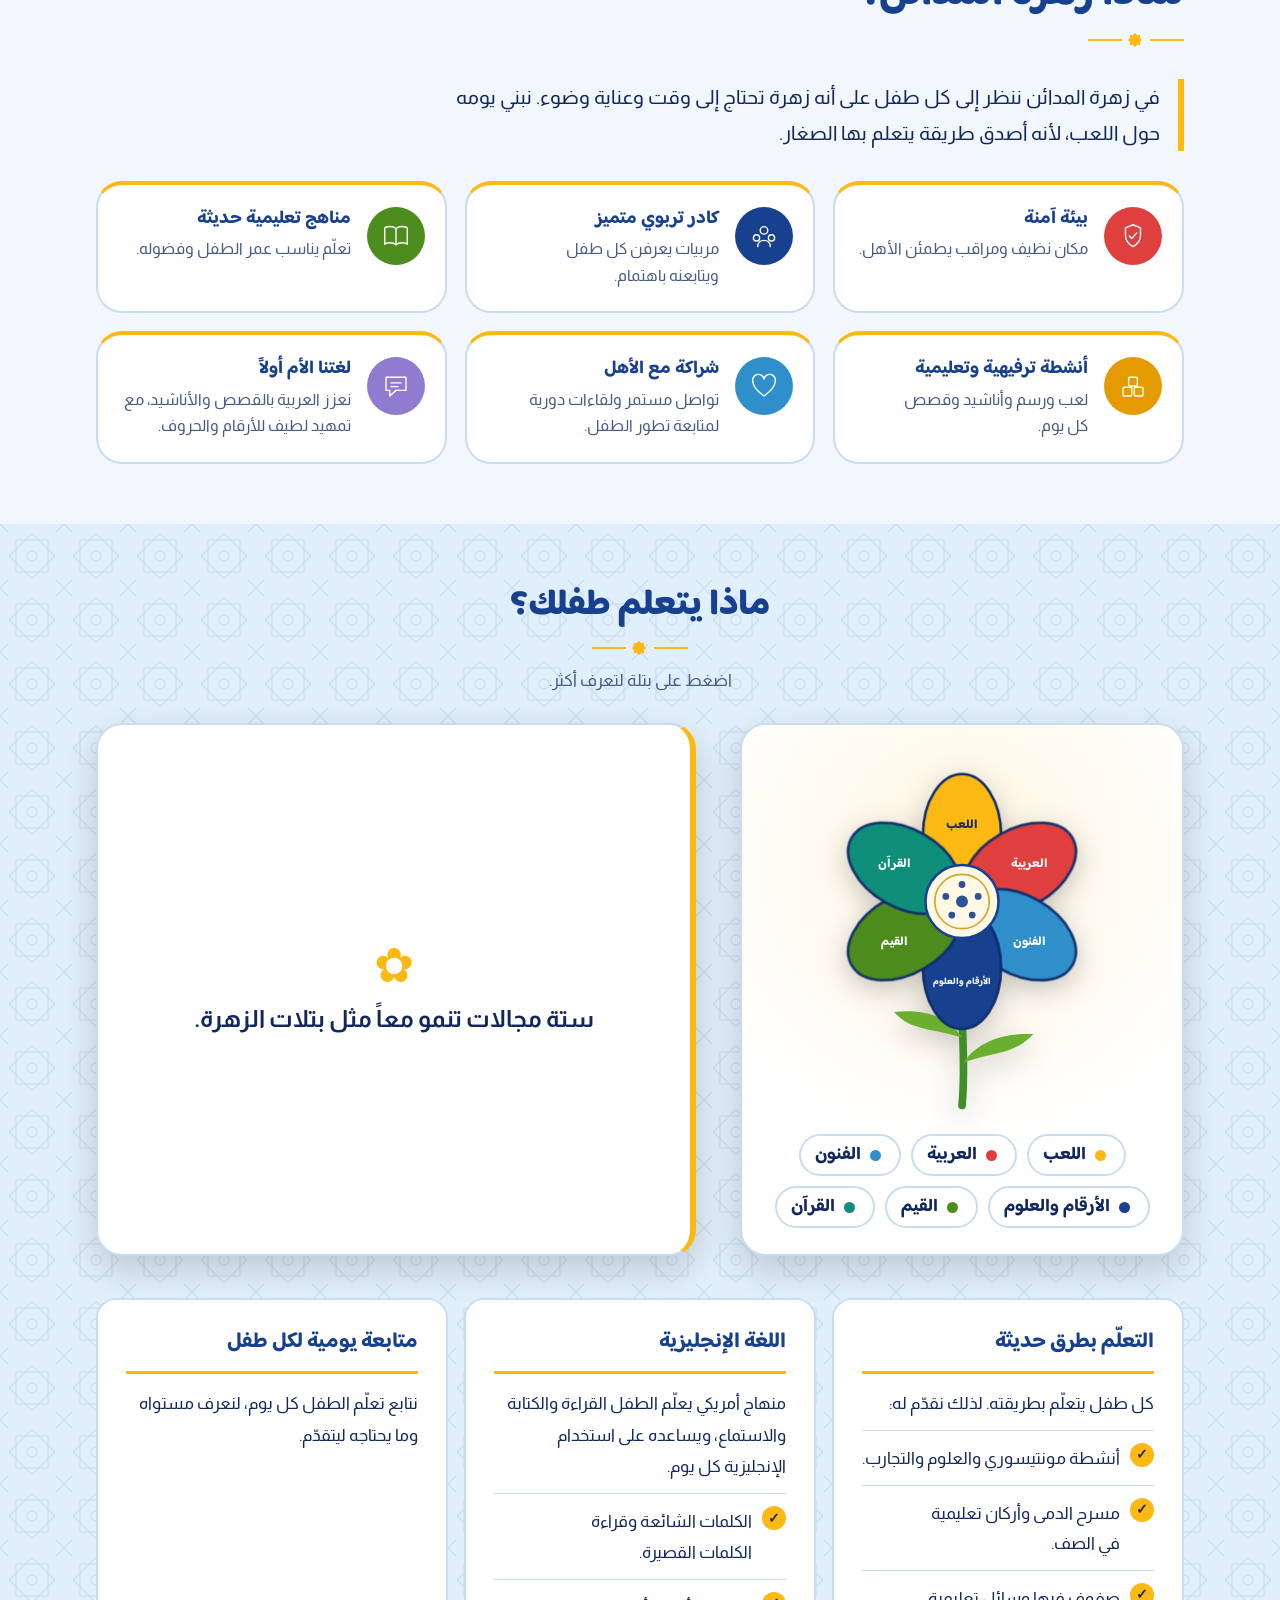
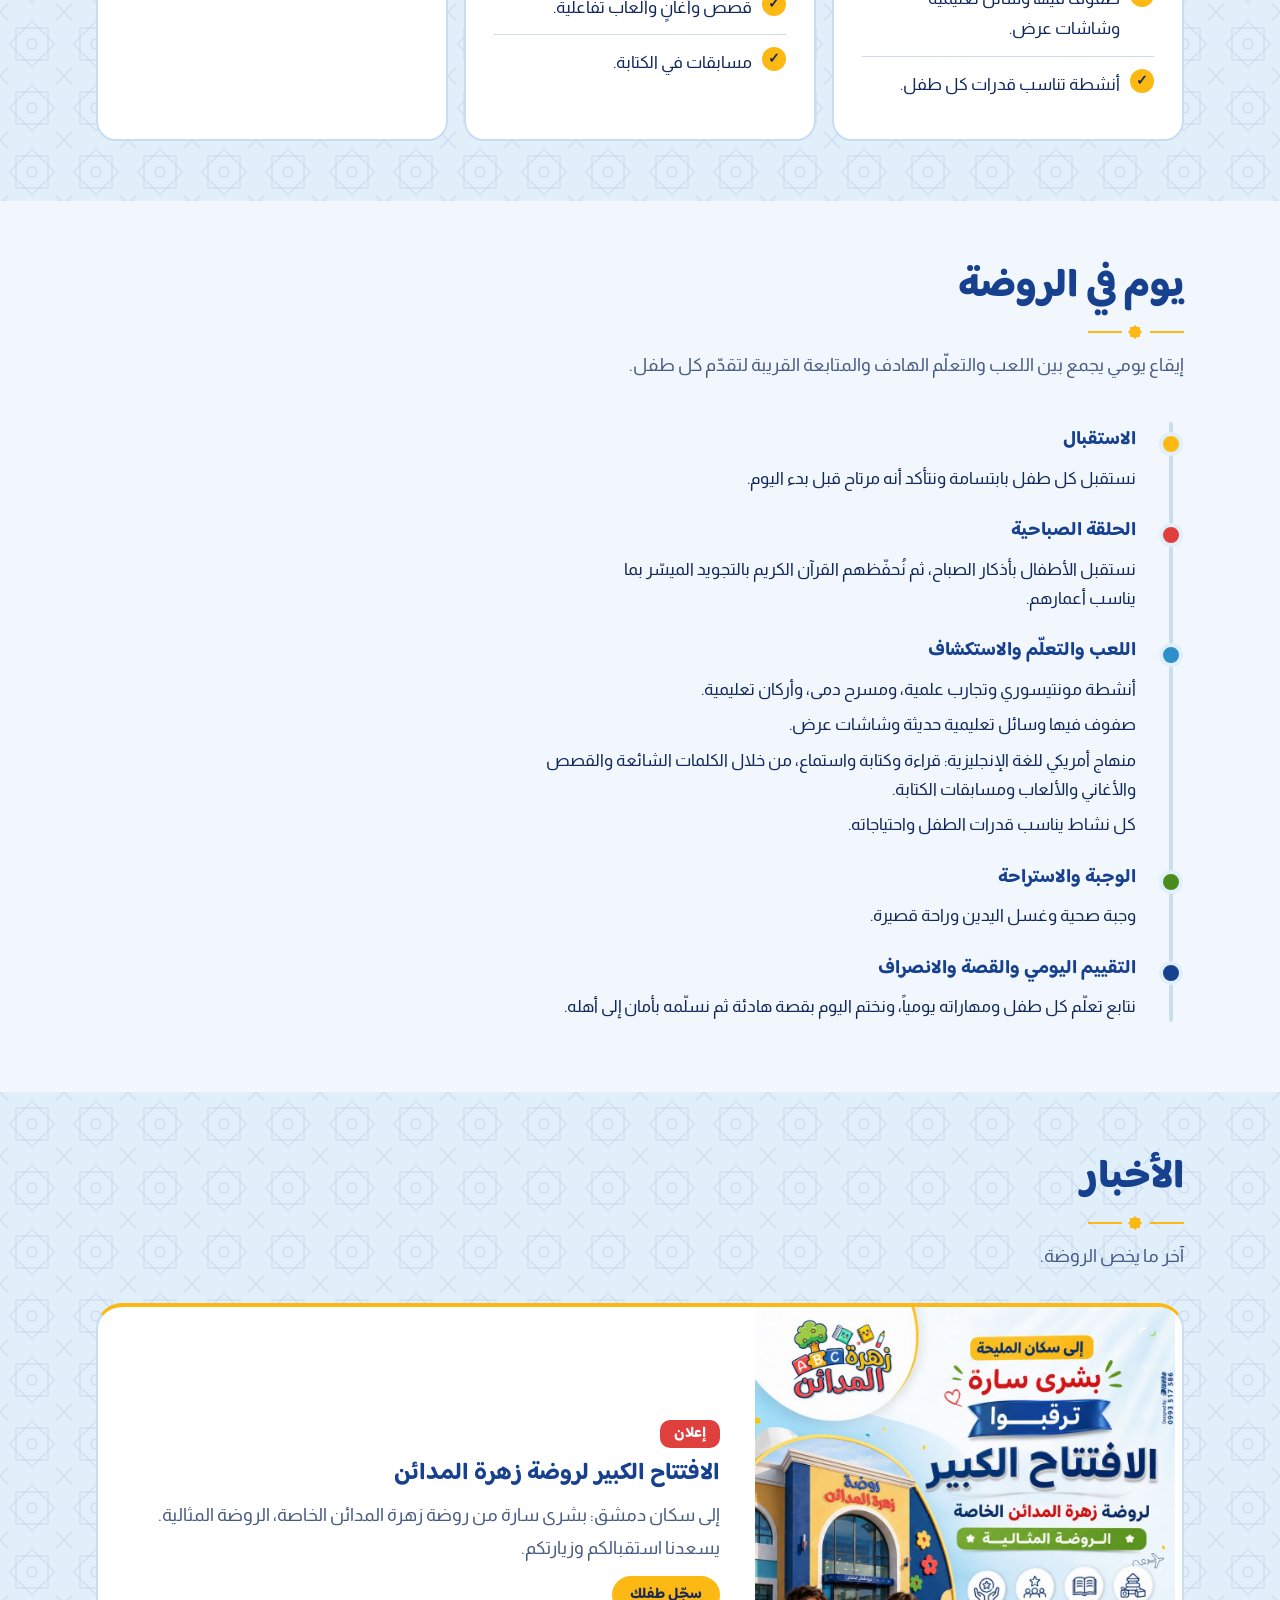
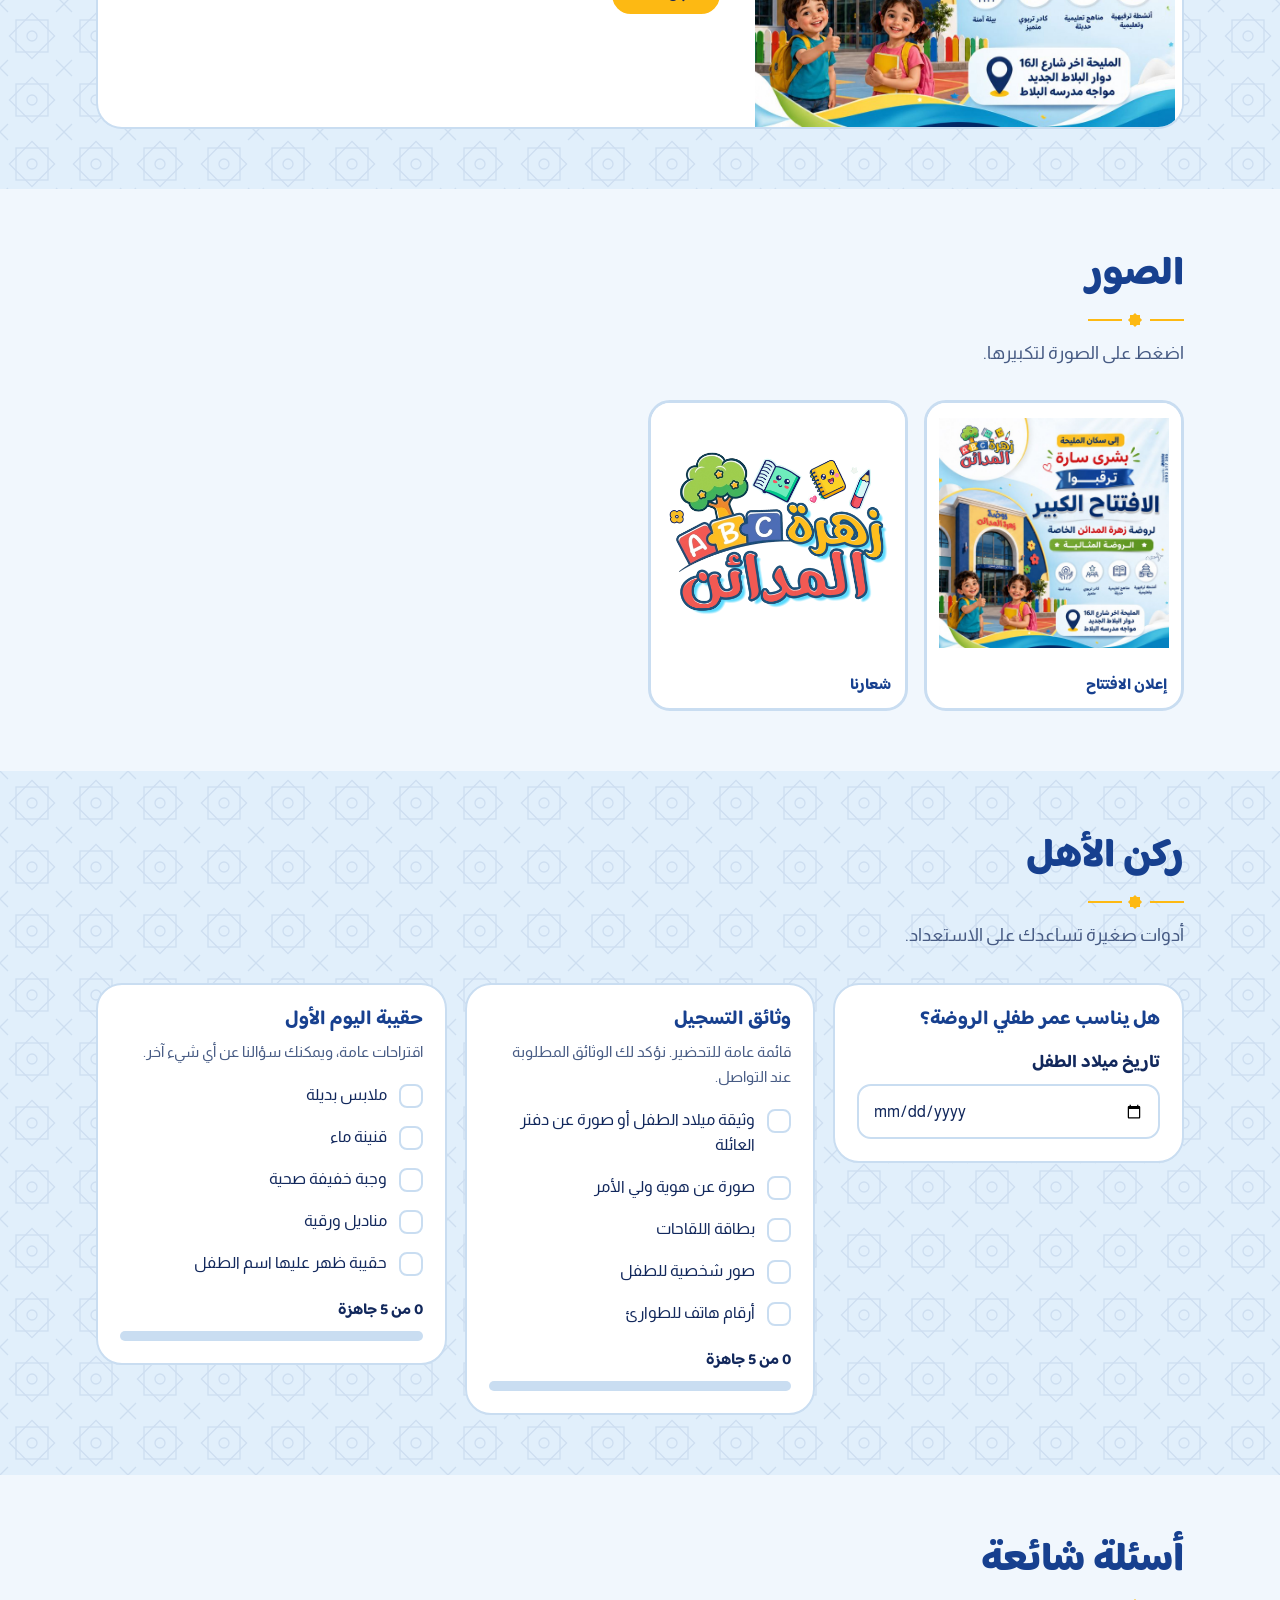
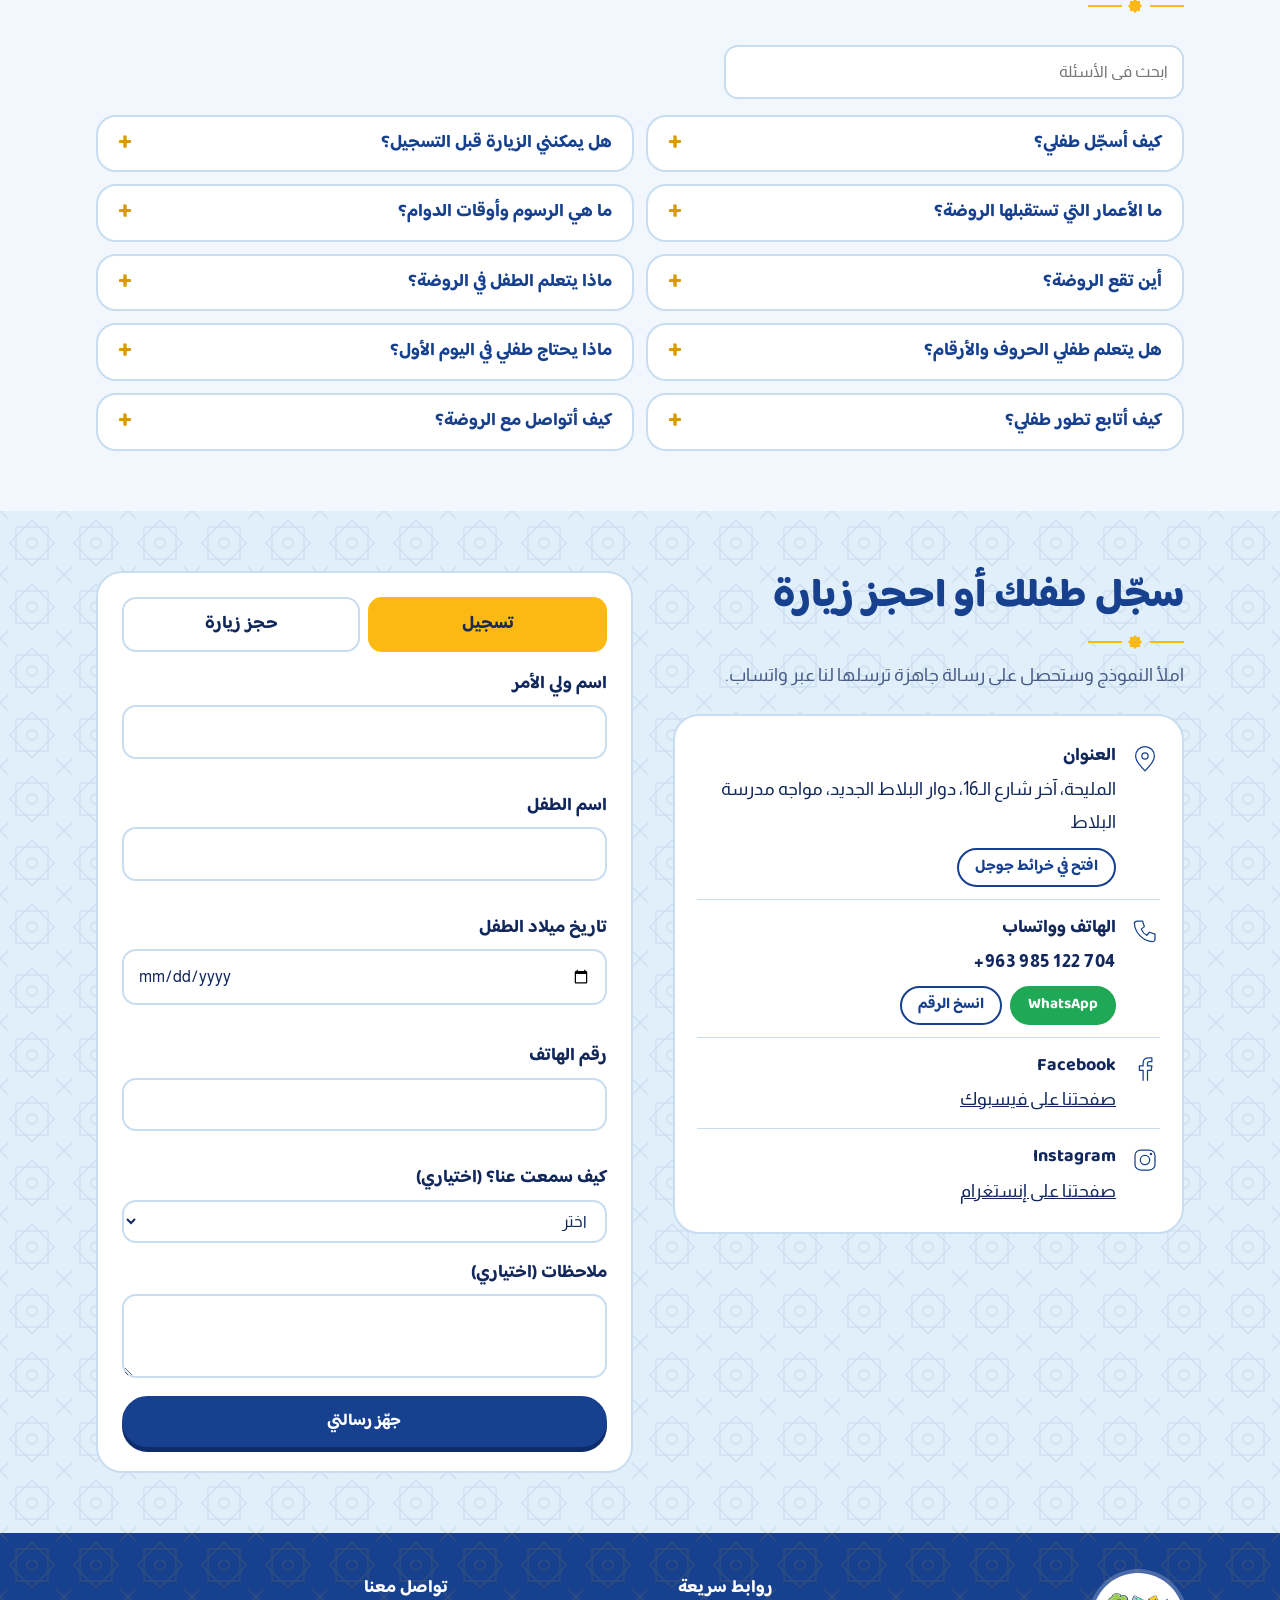
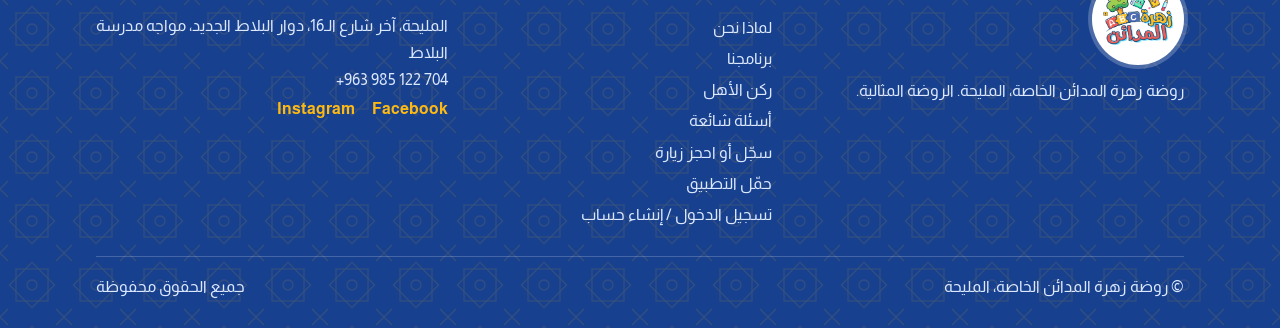
==== commit 21f28b3d: "Download area redesigned: one app card with icon, features, store buttons, version line and QR side" ====
--- a/index.html
+++ b/index.html
@@ -6,7 +6,7 @@
 <link rel="preconnect" href="https://fonts.gstatic.com" crossorigin>
 <link href="https://fonts.googleapis.com/css2?family=Almarai:wght@400;700;800&family=Baloo+Bhaijaan+2:wght@500;700;800&display=swap" rel="stylesheet">
 <script type="application/ld+json">{"@context":"https://schema.org","@type":"Preschool","name":"روضة زهرة المدائن الخاصة","alternateName":["Zahrat Al-Madayn Kindergarten","Kindergarten Zahrat Al-Madayn"],"telephone":"+963985122704","address":{"@type":"PostalAddress","addressLocality":"المليحة","streetAddress":"آخر شارع الـ16، دوار البلاط الجديد، مواجه مدرسة البلاط","addressCountry":"SY"},"geo":{"@type":"GeoCoordinates","latitude":33.4815114,"longitude":36.3742841}}</script>
-<link rel="stylesheet" href="style.css?v=9">
+<link rel="stylesheet" href="style.css?v=11">
 </head><body><div id="annc" hidden></div>
 <header class="top">
   <div class="wrap">
@@ -95,37 +95,41 @@
 
 <section class="band" id="app">
   <div class="wrap">
-    <div class="sec-head">
-      <h2 data-en="Zahra Portal – our app" data-de="Zahra Portal – unsere App">بوابة زهرة – تطبيق الروضة</h2>
-      <p data-en="Daily reports, posts, notices and notifications for parents and teachers, on your phone." data-de="Tagesberichte, Beiträge, Mitteilungen und Benachrichtigungen für Eltern und Lehrkräfte, auf dem Handy.">التقارير اليومية والمنشورات والإعلانات والإشعارات للأهل والمعلمات على هاتفك.</p>
-    </div>
-    <div class="appgrid">
-      <div class="appbox">
-        <img src="images/logo.png" alt="" width="96" height="96" class="appico">
-        <h3>Android</h3>
-        <p class="note" data-en="Requires Android 7.0 or newer." data-de="Erfordert Android 7.0 oder neuer.">يتطلب Android 7.0 أو أحدث.</p>
-        <a class="btn sun" id="androidLink" href="#app" hidden data-en="Download for Android" data-de="Für Android herunterladen">تحميل لنظام Android</a>
-        <p class="note" id="androidSoon" data-en="The app will be available soon." data-de="Die App ist bald verfügbar.">سيتوفر التطبيق قريباً.</p>
+    <div class="appcard">
+      <div class="appmain">
+        <div class="apphead">
+          <img src="images/app-icon.png" alt="" width="96" height="96" class="appicon">
+          <div>
+            <h2 data-en="Zahra Portal" data-de="Zahra Portal">بوابة زهرة</h2>
+            <p class="appsub" data-en="The app of Zahrat Al-Madain Kindergarten for parents and teachers" data-de="Die App des Kindergartens Zahrat Al-Madain für Eltern und Lehrkräfte">تطبيق روضة زهرة المدائن للأهل والمعلمات</p>
+          </div>
+        </div>
+        <ul class="appfeat">
+          <li><svg viewBox="0 0 24 24" aria-hidden="true"><path d="M7 3h8l4 4v14H7zM14 3v5h5M10 12h6M10 16h6" fill="none" stroke="currentColor" stroke-width="1.8" stroke-linecap="round" stroke-linejoin="round"/></svg><span data-en="Daily reports about your child" data-de="Tagesberichte über Ihr Kind">التقارير اليومية عن طفلك</span></li>
+          <li><svg viewBox="0 0 24 24" aria-hidden="true"><path d="M4 5h16v11H9l-5 4z" fill="none" stroke="currentColor" stroke-width="1.8" stroke-linejoin="round"/></svg><span data-en="Posts and notices of the kindergarten" data-de="Beiträge und Mitteilungen der Einrichtung">منشورات وإعلانات الروضة</span></li>
+          <li><svg viewBox="0 0 24 24" aria-hidden="true"><path d="M6 17V11a6 6 0 0112 0v6l1.5 2h-15zM10 21h4" fill="none" stroke="currentColor" stroke-width="1.8" stroke-linecap="round" stroke-linejoin="round"/></svg><span data-en="Instant notifications" data-de="Benachrichtigungen in Echtzeit">إشعارات فورية</span></li>
+        </ul>
+        <div class="appbtns">
+          <a class="btn sun" id="androidLink" href="#app" hidden><svg viewBox="0 0 24 24" width="20" height="20" aria-hidden="true"><path d="M12 3v12m0 0l-5-5m5 5l5-5M5 20h14" fill="none" stroke="currentColor" stroke-width="2.2" stroke-linecap="round" stroke-linejoin="round"/></svg><span data-en="Download for Android" data-de="Für Android herunterladen">تحميل لنظام Android</span></a>
+          <span class="btn ghost" id="androidSoon"><svg viewBox="0 0 24 24" width="20" height="20" aria-hidden="true"><path d="M12 3v12m0 0l-5-5m5 5l5-5M5 20h14" fill="none" stroke="currentColor" stroke-width="2.2" stroke-linecap="round" stroke-linejoin="round"/></svg><span data-en="Android – coming soon" data-de="Android – bald verfügbar">Android – قريباً</span></span>
+          <a class="btn line" id="iosLink" href="#app" hidden><svg viewBox="0 0 24 24" width="20" height="20" aria-hidden="true"><rect x="7" y="2.5" width="10" height="19" rx="2.5" fill="none" stroke="currentColor" stroke-width="2"/><path d="M11 18.5h2" stroke="currentColor" stroke-width="2" stroke-linecap="round"/></svg><span>App Store</span></a>
+          <span class="btn ghost" id="iosSoon"><svg viewBox="0 0 24 24" width="20" height="20" aria-hidden="true"><rect x="7" y="2.5" width="10" height="19" rx="2.5" fill="none" stroke="currentColor" stroke-width="2"/><path d="M11 18.5h2" stroke="currentColor" stroke-width="2" stroke-linecap="round"/></svg><span data-en="iPhone – coming soon" data-de="iPhone – bald verfügbar">iPhone – قريباً</span></span>
+        </div>
         <div class="appmeta" id="androidMeta" hidden>
-          <p><span data-en="Version" data-de="Version">الإصدار</span>: <b id="appVersion"></b> · <span id="appSize"></span> · <span id="appDate"></span></p>
+          <p><span data-en="Version" data-de="Version">الإصدار</span> <b id="appVersion"></b><i>·</i><span id="appSize"></span><i>·</i><span id="appDate"></span><i>·</i><span data-en="Android 7.0 or newer" data-de="ab Android 7.0">Android 7.0 فأحدث</span></p>
           <details>
-            <summary data-en="Installation and checksum" data-de="Installation und Prüfsumme">التثبيت وبصمة الملف</summary>
-            <p data-en="While installing, your phone may ask to allow this browser to install apps. That is normal because the app does not come from Google Play." data-de="Bei der Installation fragt das Handy evtl. nach der Erlaubnis für diesen Browser. Das ist normal, da die App nicht aus dem Google Play Store kommt.">عند التثبيت قد يطلب هاتفك السماح بالتثبيت من هذا المتصفح. هذا طبيعي لأن التطبيق لا يأتي من متجر Google Play.</p>
-            <p>SHA-256: <code id="appSha"></code></p>
+            <summary data-en="Installation help and file checksum" data-de="Hilfe zur Installation und Prüfsumme">مساعدة التثبيت وبصمة الملف</summary>
+            <p data-en="Open the downloaded file. If your phone asks, allow this browser to install apps – the app is not distributed through Google Play yet." data-de="Öffnen Sie die geladene Datei. Fragt das Handy, erlauben Sie diesem Browser die Installation – die App wird noch nicht über Google Play verteilt.">افتح الملف بعد تحميله. إذا طلب هاتفك ذلك فاسمح لهذا المتصفح بتثبيت التطبيقات، فالتطبيق غير موزّع عبر Google Play بعد.</p>
+            <p>SHA-256 <code id="appSha"></code></p>
           </details>
         </div>
       </div>
-      <div class="appbox">
-        <h3>iPhone / iPad</h3>
-        <p class="note" data-en="Coming soon through the App Store." data-de="Folgt bald über den App Store.">قريباً عبر App Store.</p>
-        <a class="btn line" id="iosLink" href="#app" hidden data-en="Open in the Apple store" data-de="Im Apple Store öffnen">فتح في متجر Apple</a>
-      </div>
-      <div class="appbox appqr">
-        <img src="images/app-qr.svg" alt="QR" width="150" height="150">
-        <p class="note" data-en="Scan with your phone to open this section." data-de="Mit dem Handy scannen, um diesen Bereich zu öffnen.">امسح الرمز من هاتفك لفتح هذا القسم.</p>
-      </div>
-    </div>
-    <p class="note appnote" data-en="Parents: after the launch of the app the parents' sign-in on the website is replaced by it. Accounts and children's data stay as they are. Teachers can keep using the website or the app." data-de="Eltern: Nach dem Start der App ersetzt sie den Eltern-Login auf der Webseite. Konten und Kinderdaten bleiben unverändert. Lehrkräfte nutzen weiter Webseite oder App.">أولياء الأمور: بعد إطلاق التطبيق سيحلّ محل دخول الأهل في الموقع، وتبقى الحسابات وبيانات الأطفال كما هي. المعلمات يستطعن استخدام الموقع أو التطبيق.</p>
+      <div class="appside">
+        <img src="images/app-qr.svg" alt="QR" width="164" height="164">
+        <p data-en="Scan with your phone to get the app" data-de="Mit dem Handy scannen und die App holen">امسح الرمز بهاتفك للحصول على التطبيق</p>
+        <small data-en="Parents: the app will replace the parents' sign-in on the website. Teachers can use the website or the app." data-de="Eltern: Die App ersetzt künftig den Eltern-Login der Webseite. Lehrkräfte nutzen Webseite oder App.">أولياء الأمور: سيحلّ التطبيق محل دخول الأهل في الموقع. المعلمات يستخدمن الموقع أو التطبيق.</small>
+      </div>
+    </div>
   </div>
 </section>
 
@@ -423,5 +427,5 @@
 </div>
 
 <script src="script.js?v=8" defer></script>
-<script src="appdl.js?v=1" defer></script>
+<script src="appdl.js?v=2" defer></script>
 </body></html>
--- a/style.css
+++ b/style.css
@@ -437,16 +437,30 @@
 @media(max-width:860px){.learn>div:first-child{align-self:auto}.petal-info{align-self:auto}}
 .petal-info.is-detail{align-self:stretch}
 @media(max-width:860px){.petal-info.is-detail{align-self:auto}}
-.appgrid{display:grid;gap:18px;grid-template-columns:1fr}
-@media(min-width:760px){.appgrid{grid-template-columns:1.3fr 1fr 0.8fr}}
-.appbox{background:var(--surface);border:2px solid var(--line);border-radius:26px;padding:22px;min-width:0;display:flex;flex-direction:column;gap:10px;align-items:flex-start}
-.appbox h3{margin:0;color:var(--head)}
-.appico{border-radius:18px;background:#fff;object-fit:contain;padding:4px;width:120px;height:auto}
-.appqr{align-items:center;text-align:center}
-.appqr img{background:#fff;border-radius:14px;padding:6px}
-.appmeta{width:100%;font-size:.92rem}
-.appmeta code{font-size:.7rem;word-break:break-all;direction:ltr;display:inline-block}
+.appcard{display:grid;grid-template-columns:1fr;background:var(--surface);border:2px solid var(--line);border-radius:30px;overflow:hidden;box-shadow:0 14px 40px #0000001f}
+@media(min-width:820px){.appcard{grid-template-columns:1.55fr 1fr}}
+.appmain{padding:clamp(22px,4vw,40px);display:flex;flex-direction:column;gap:20px;min-width:0}
+.apphead{display:flex;gap:18px;align-items:center}
+.appicon{border-radius:24px;box-shadow:0 8px 22px #00000033;flex:none;background:#fff}
+.apphead h2{margin:0;font-size:clamp(1.7rem,4vw,2.3rem);font-weight:800;color:var(--head);line-height:1.2}
+.appsub{margin:4px 0 0;color:var(--muted)}
+.appfeat{list-style:none;margin:0;padding:0;display:grid;gap:10px}
+.appfeat li{display:flex;align-items:center;gap:12px}
+.appfeat svg{flex:none;color:var(--sun);background:var(--band);border-radius:12px;padding:8px;width:40px;height:40px;box-sizing:border-box}
+.appbtns{display:flex;flex-wrap:wrap;gap:12px}
+.appbtns .btn[hidden]{display:none!important}
+.btn.ghost{background:transparent;border:2px dashed var(--line);color:var(--muted);cursor:default;box-shadow:none}
+.appmeta{font-size:.92rem;color:var(--muted)}
+.appmeta[hidden]{display:none!important}
+.appmeta p{margin:0 0 6px}
+.appmeta i{font-style:normal;margin-inline:8px;opacity:.6}
+.appmeta b{color:var(--head)}
+.appmeta code{display:block;margin-top:4px;font-size:.7rem;word-break:break-all;direction:ltr;text-align:left}
 .appmeta summary{cursor:pointer;color:var(--link);font-weight:700}
-.appnote{margin-top:16px}
-.appbox [hidden],.appmeta[hidden]{display:none!important}
+.appside{background:var(--band);padding:clamp(22px,4vw,36px);display:flex;flex-direction:column;align-items:center;justify-content:center;text-align:center;gap:14px;border-top:2px solid var(--line)}
+@media(min-width:820px){.appside{border-top:0;border-inline-start:2px solid var(--line)}}
+.appside img{background:#fff;border-radius:18px;padding:10px;box-shadow:0 6px 18px #00000026}
+.appside p{margin:0;font-weight:700}
+.appside small{color:var(--muted);max-width:26em;line-height:1.6}
 #appSize,#appDate,#appVersion{unicode-bidi:isolate;direction:ltr;display:inline-block}
+@media(max-width:819px){.appside img,.appside p{display:none}.appside{padding-block:16px}}
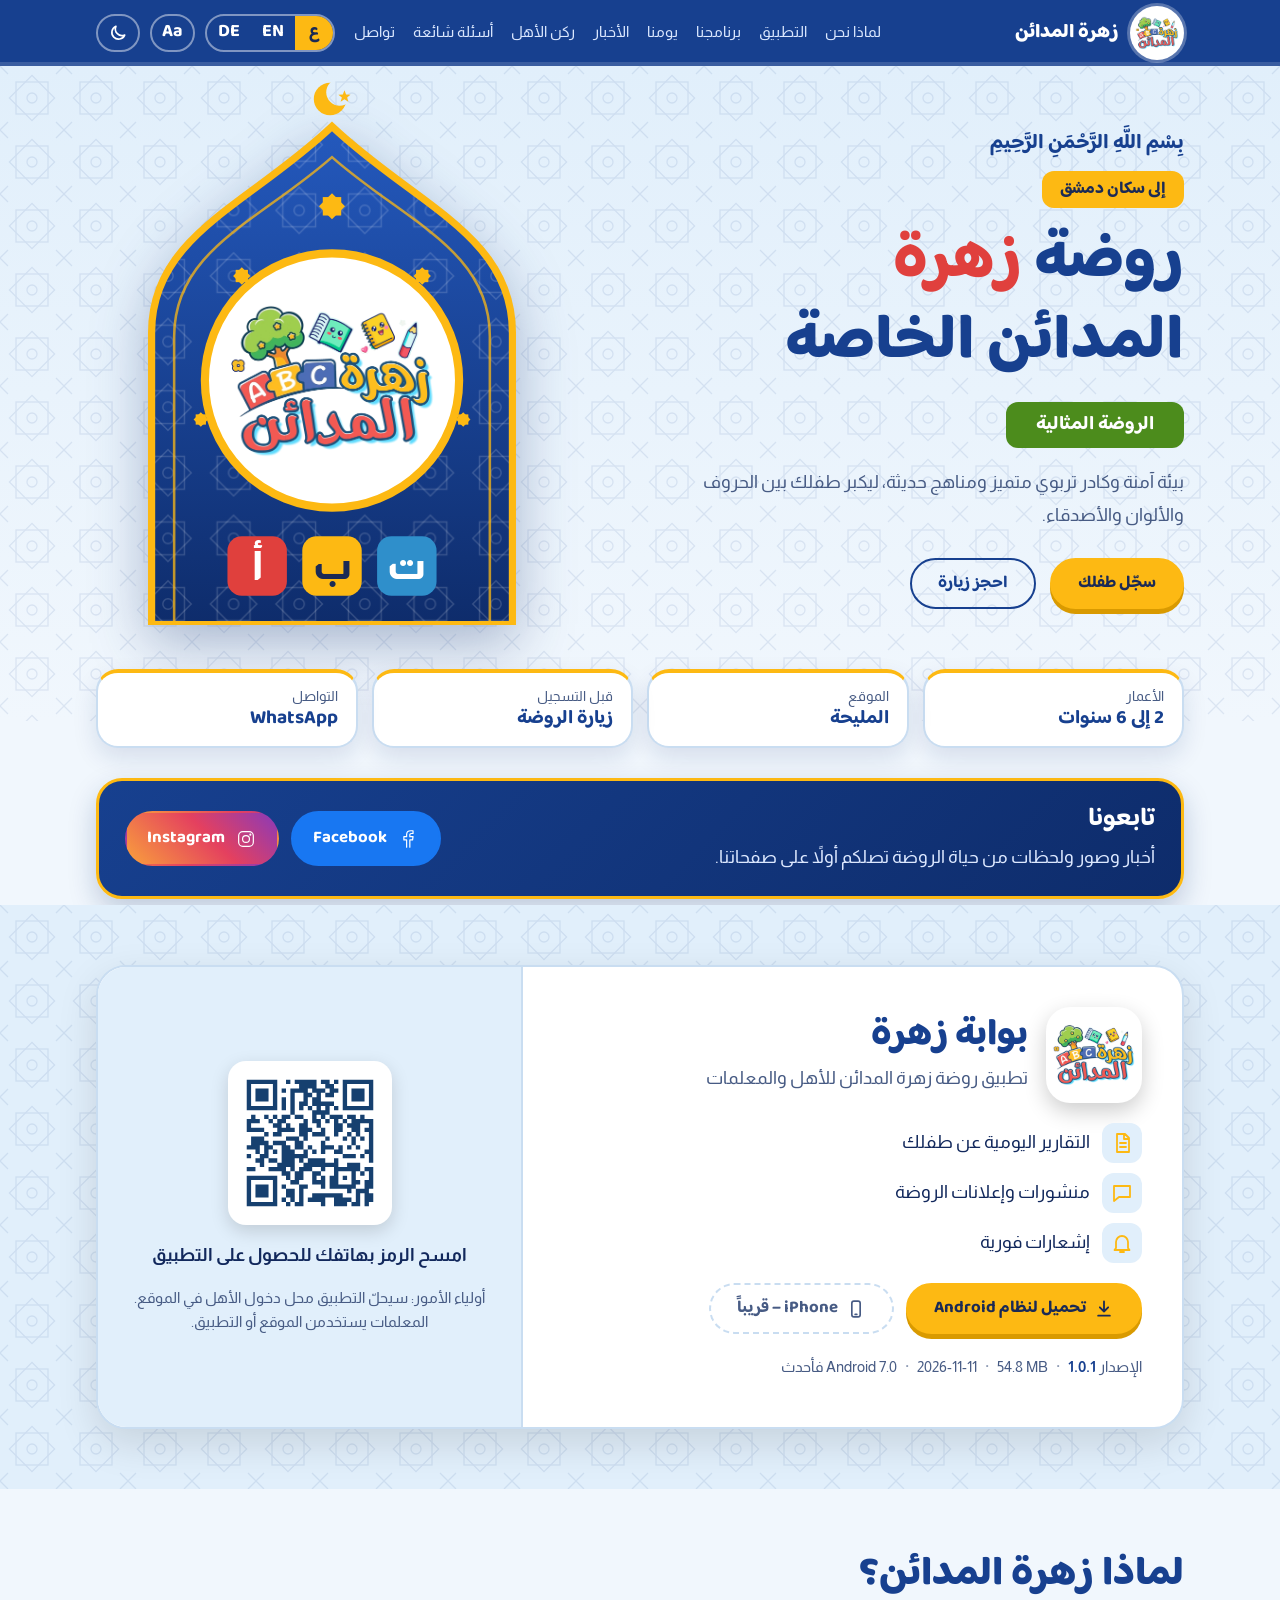
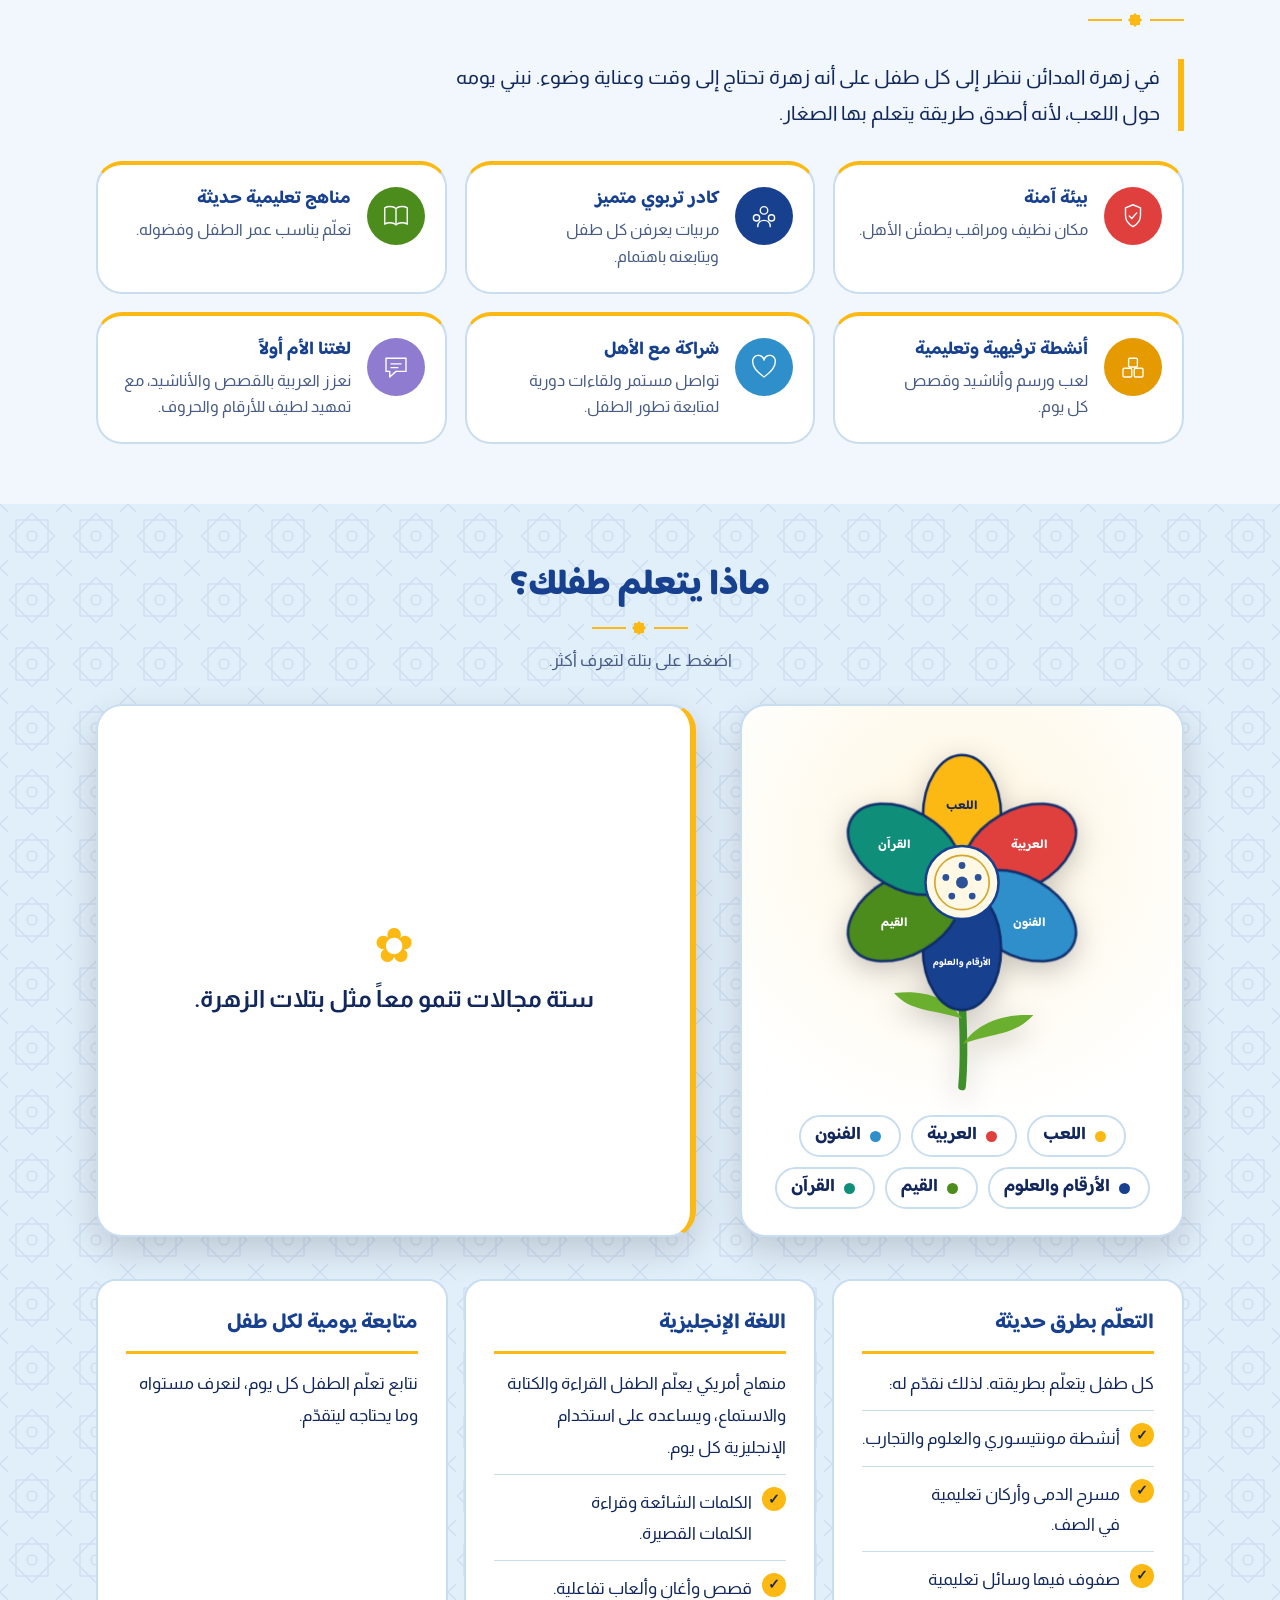
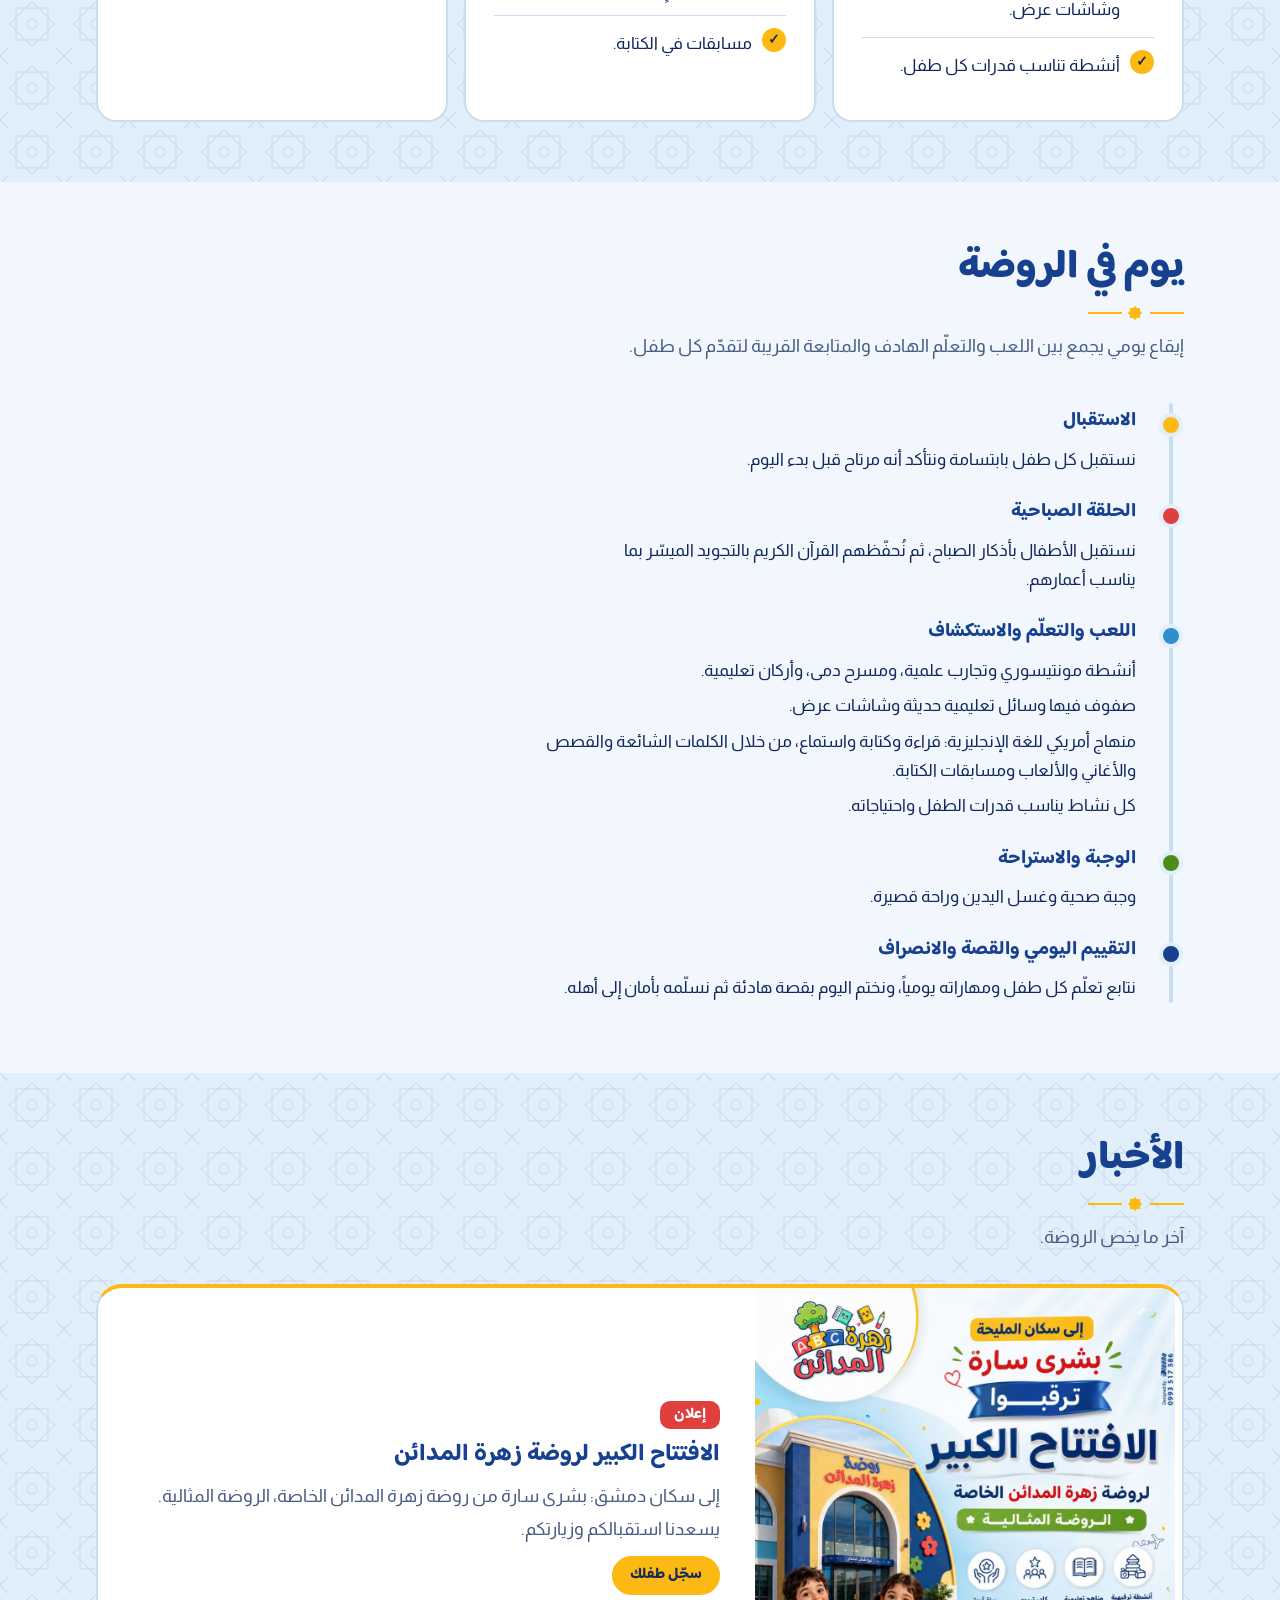
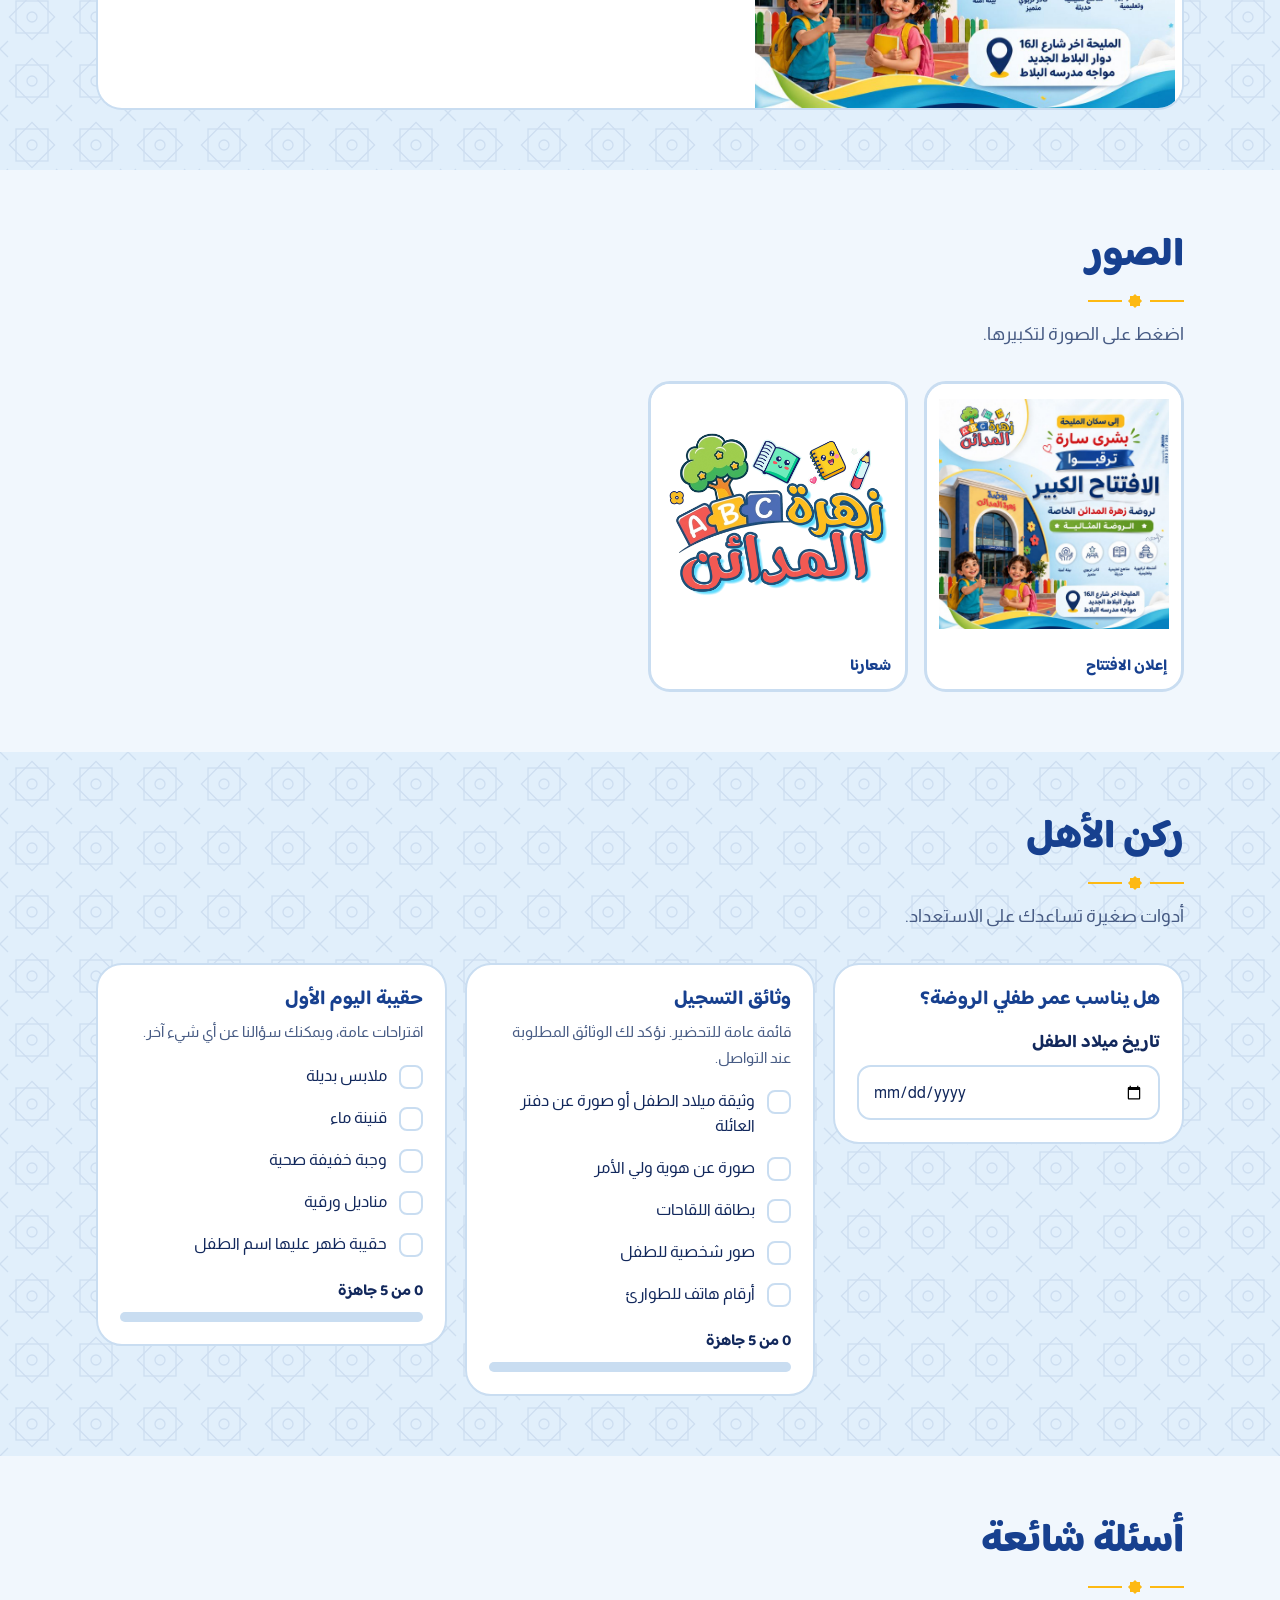
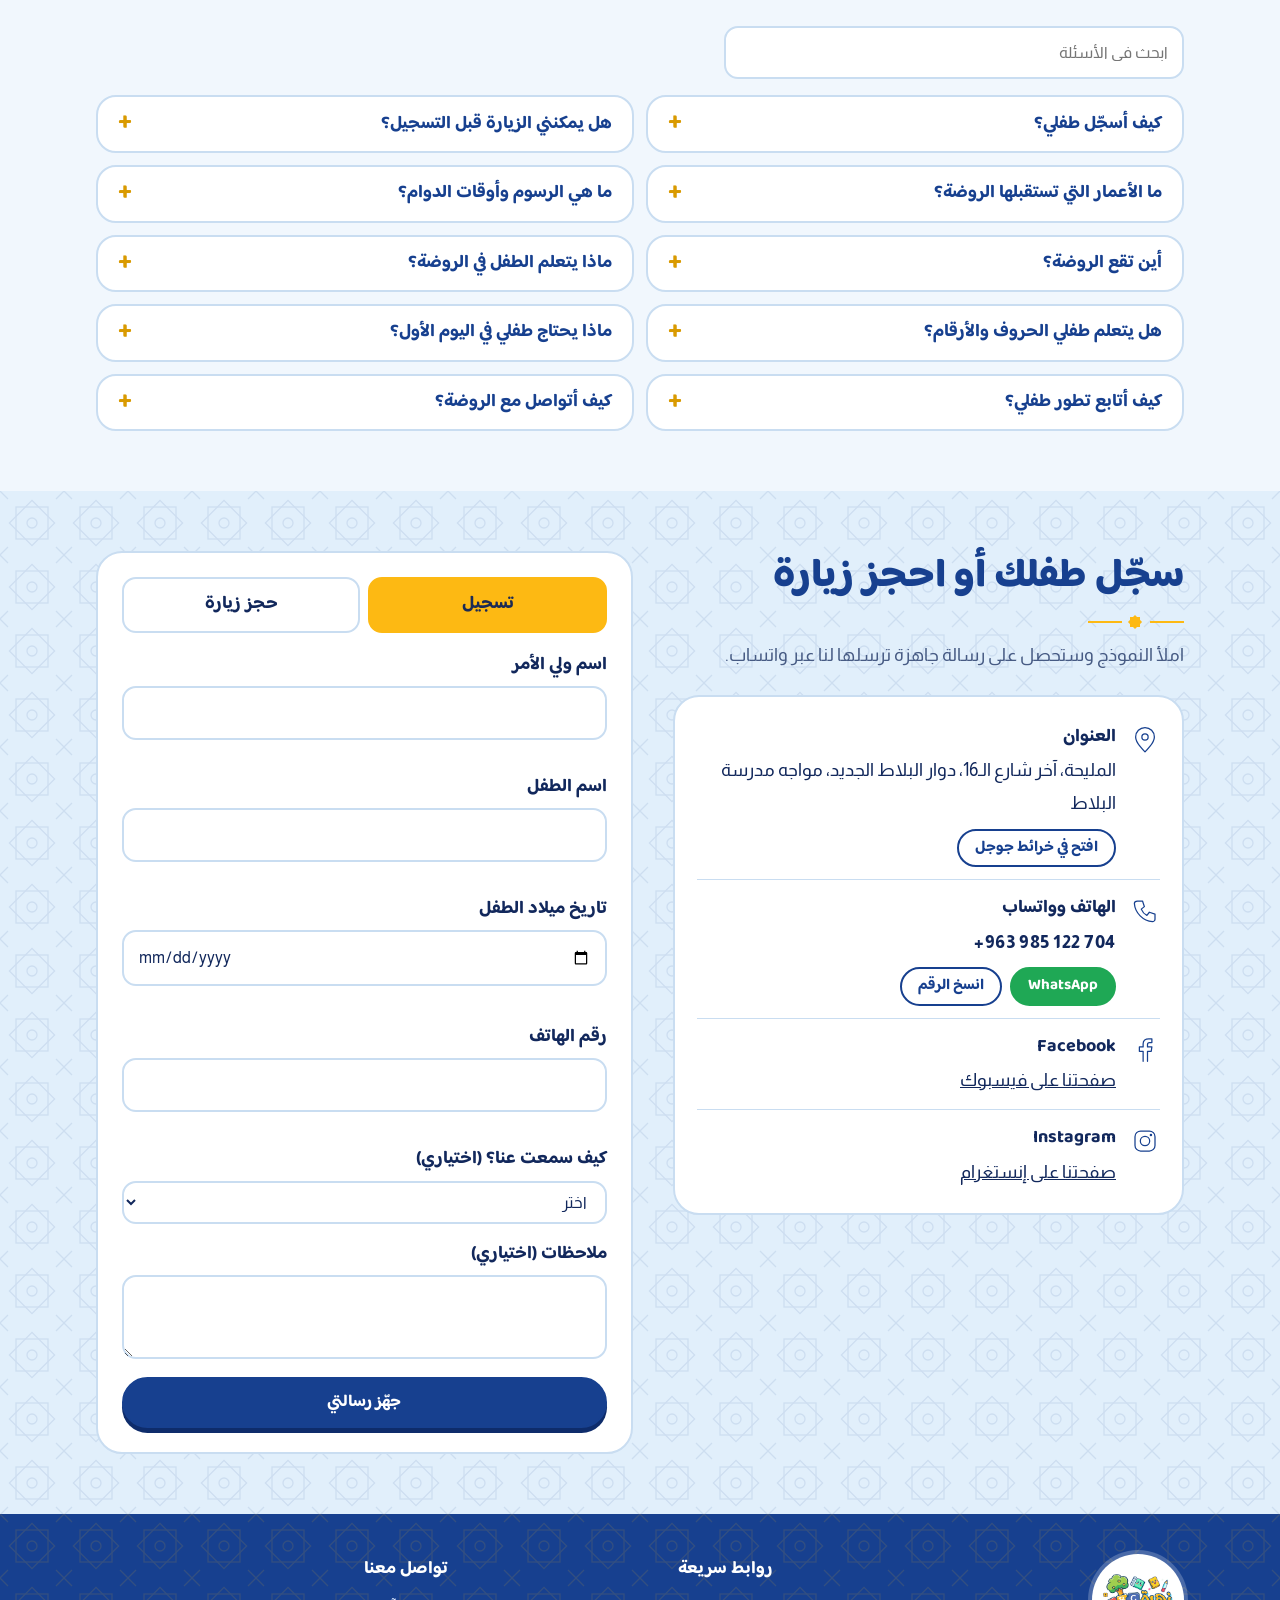
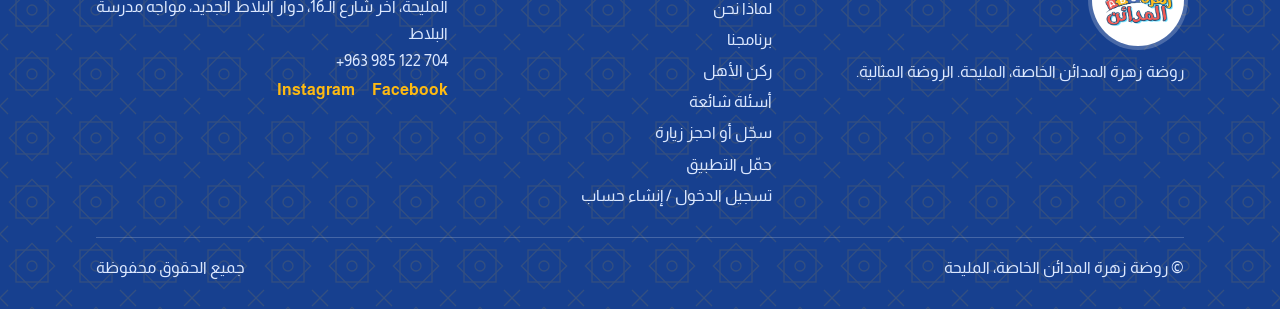
==== commit 56c0a160: "Learning material for parents: posts get a kind (post/material), new tab in the app and a switch in " ====
--- a/index.html
+++ b/index.html
@@ -117,11 +117,6 @@
         </div>
         <div class="appmeta" id="androidMeta" hidden>
           <p><span data-en="Version" data-de="Version">الإصدار</span> <b id="appVersion"></b><i>·</i><span id="appSize"></span><i>·</i><span id="appDate"></span><i>·</i><span data-en="Android 7.0 or newer" data-de="ab Android 7.0">Android 7.0 فأحدث</span></p>
-          <details>
-            <summary data-en="Installation help and file checksum" data-de="Hilfe zur Installation und Prüfsumme">مساعدة التثبيت وبصمة الملف</summary>
-            <p data-en="Open the downloaded file. If your phone asks, allow this browser to install apps – the app is not distributed through Google Play yet." data-de="Öffnen Sie die geladene Datei. Fragt das Handy, erlauben Sie diesem Browser die Installation – die App wird noch nicht über Google Play verteilt.">افتح الملف بعد تحميله. إذا طلب هاتفك ذلك فاسمح لهذا المتصفح بتثبيت التطبيقات، فالتطبيق غير موزّع عبر Google Play بعد.</p>
-            <p>SHA-256 <code id="appSha"></code></p>
-          </details>
         </div>
       </div>
       <div class="appside">
@@ -427,5 +422,5 @@
 </div>
 
 <script src="script.js?v=8" defer></script>
-<script src="appdl.js?v=2" defer></script>
+<script src="appdl.js?v=3" defer></script>
 </body></html>
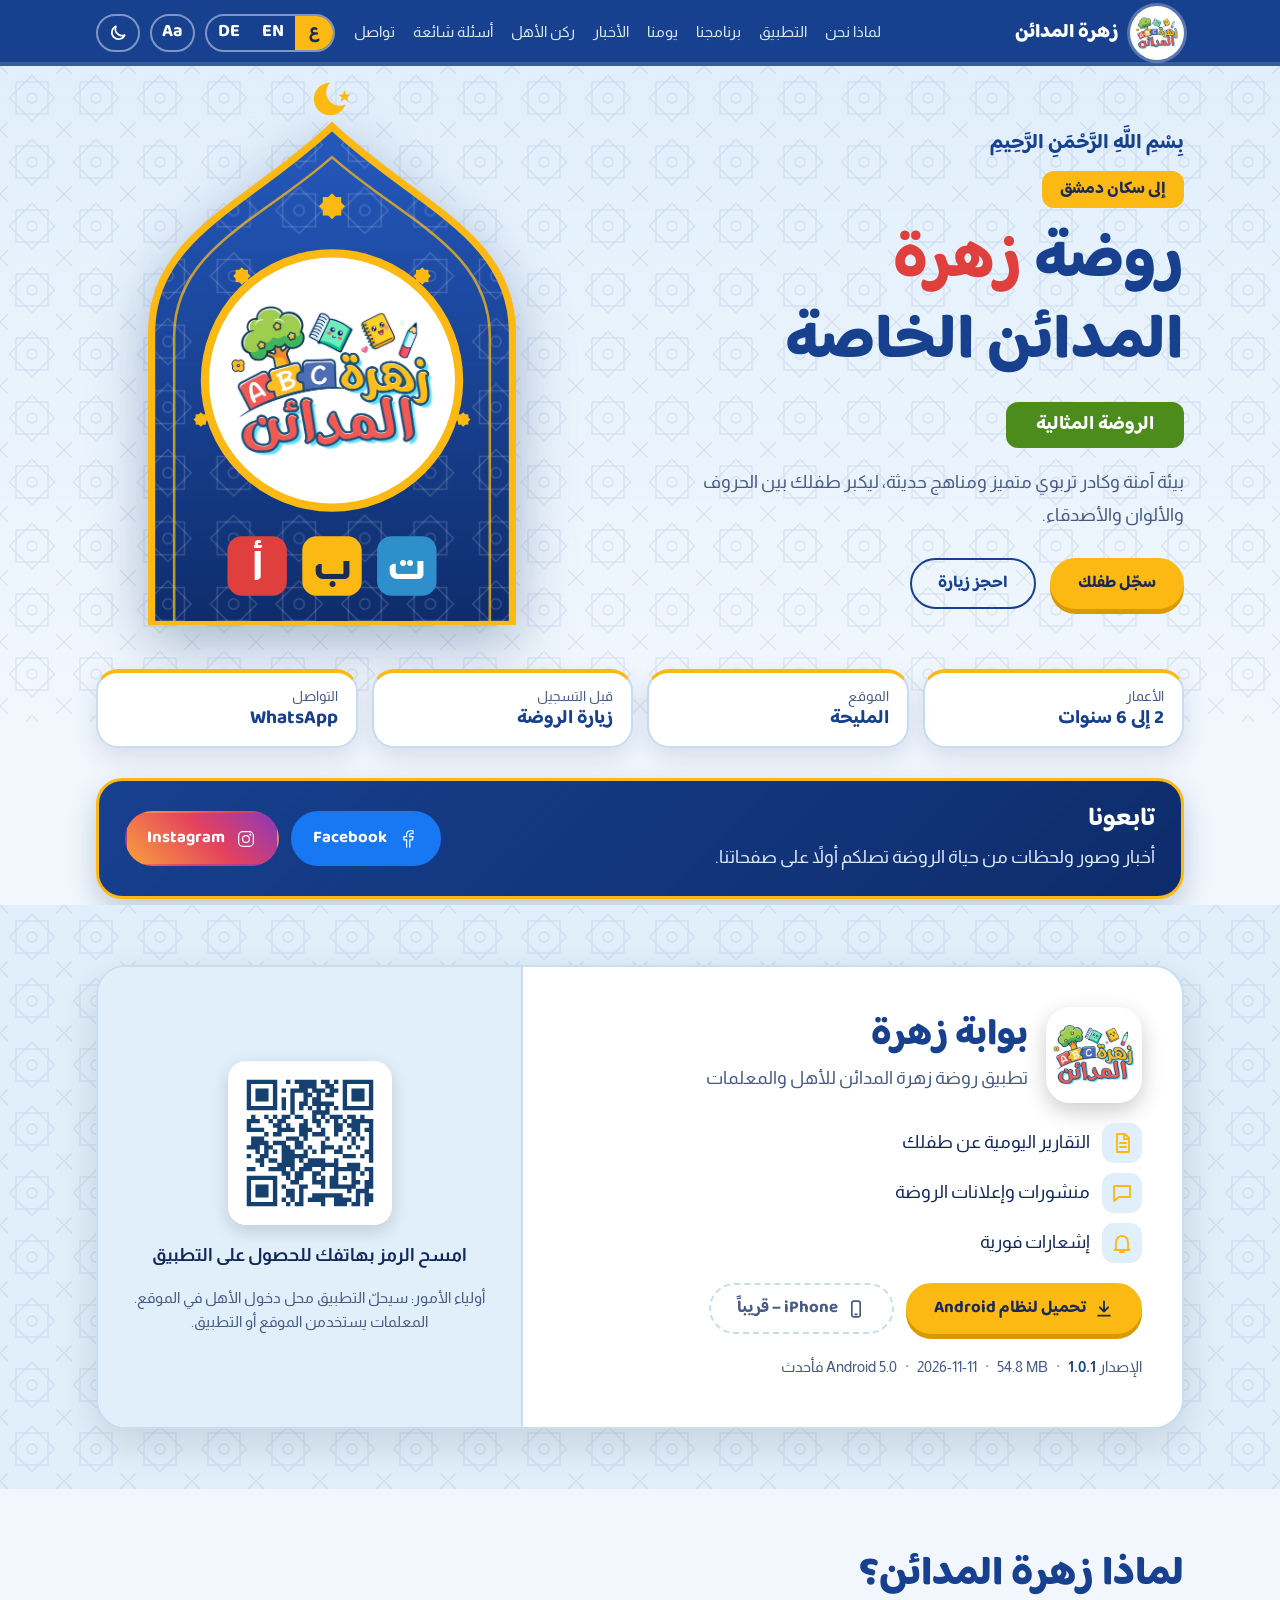
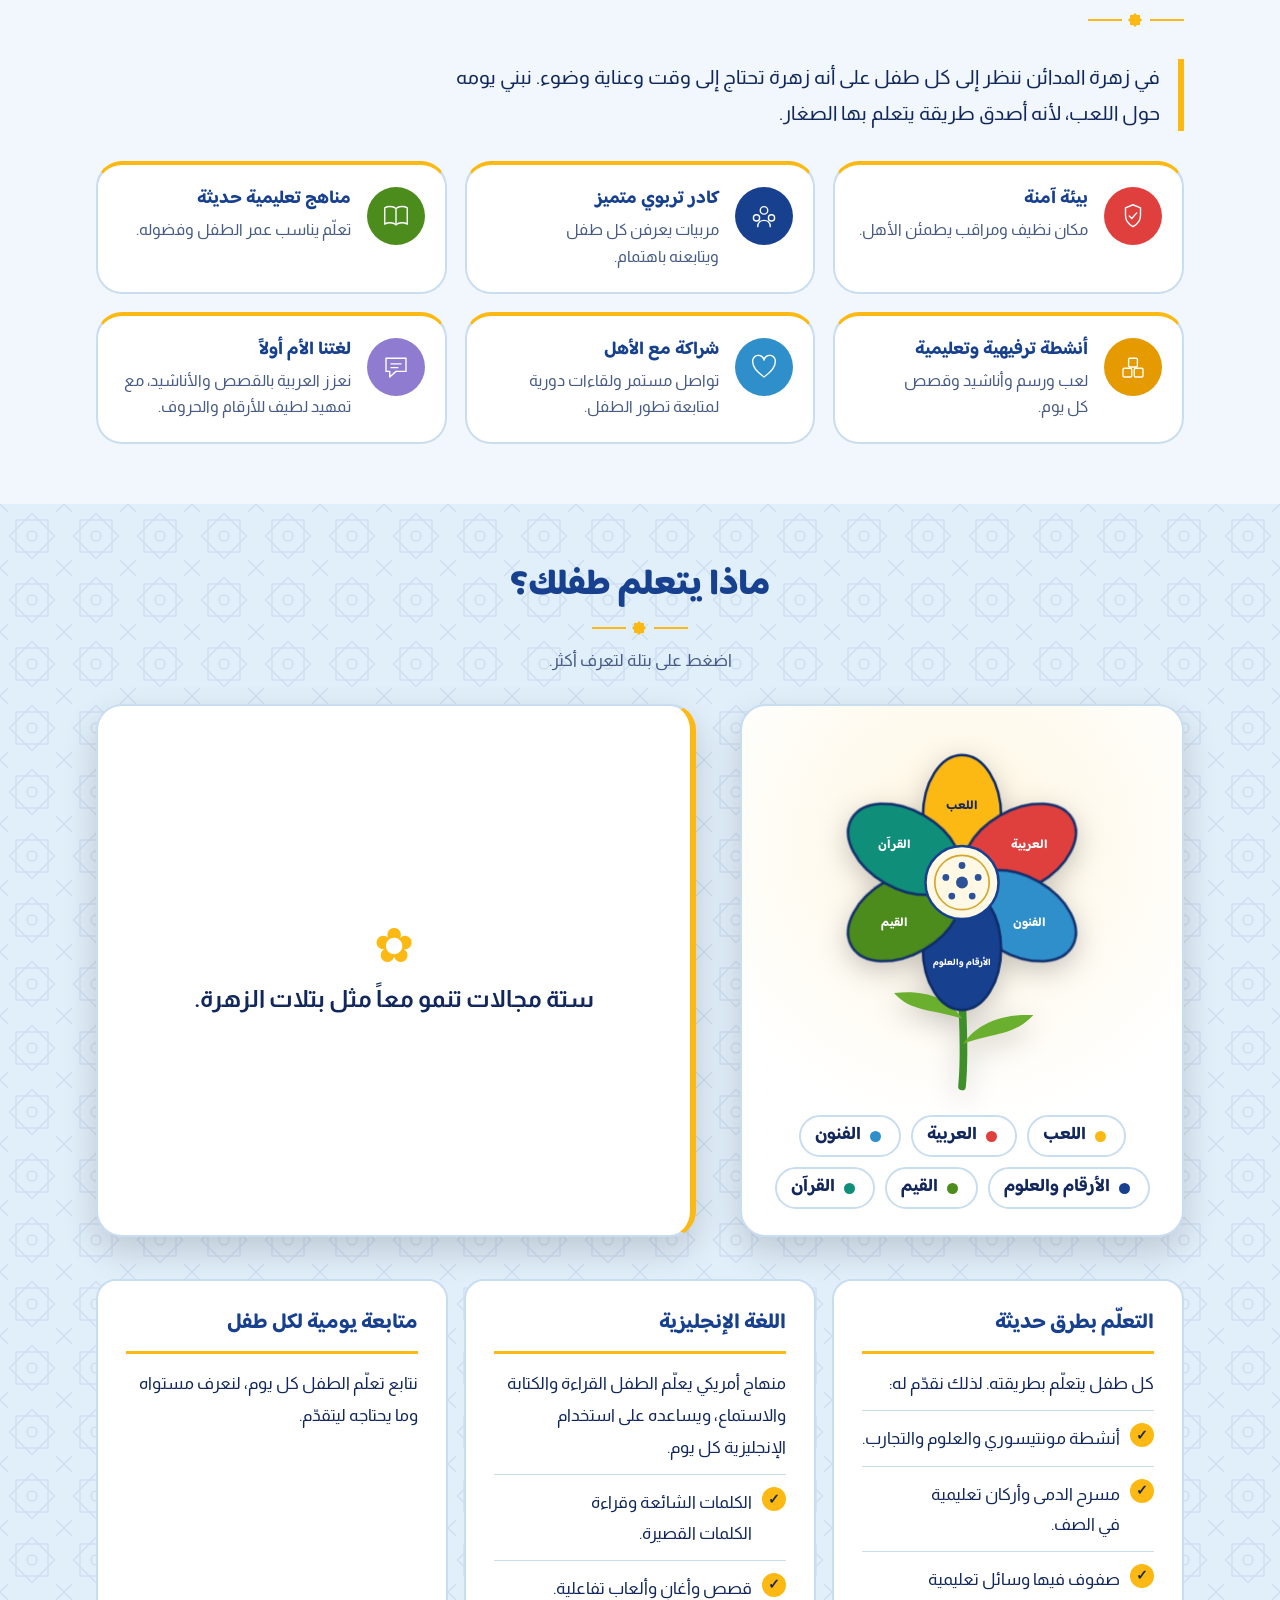
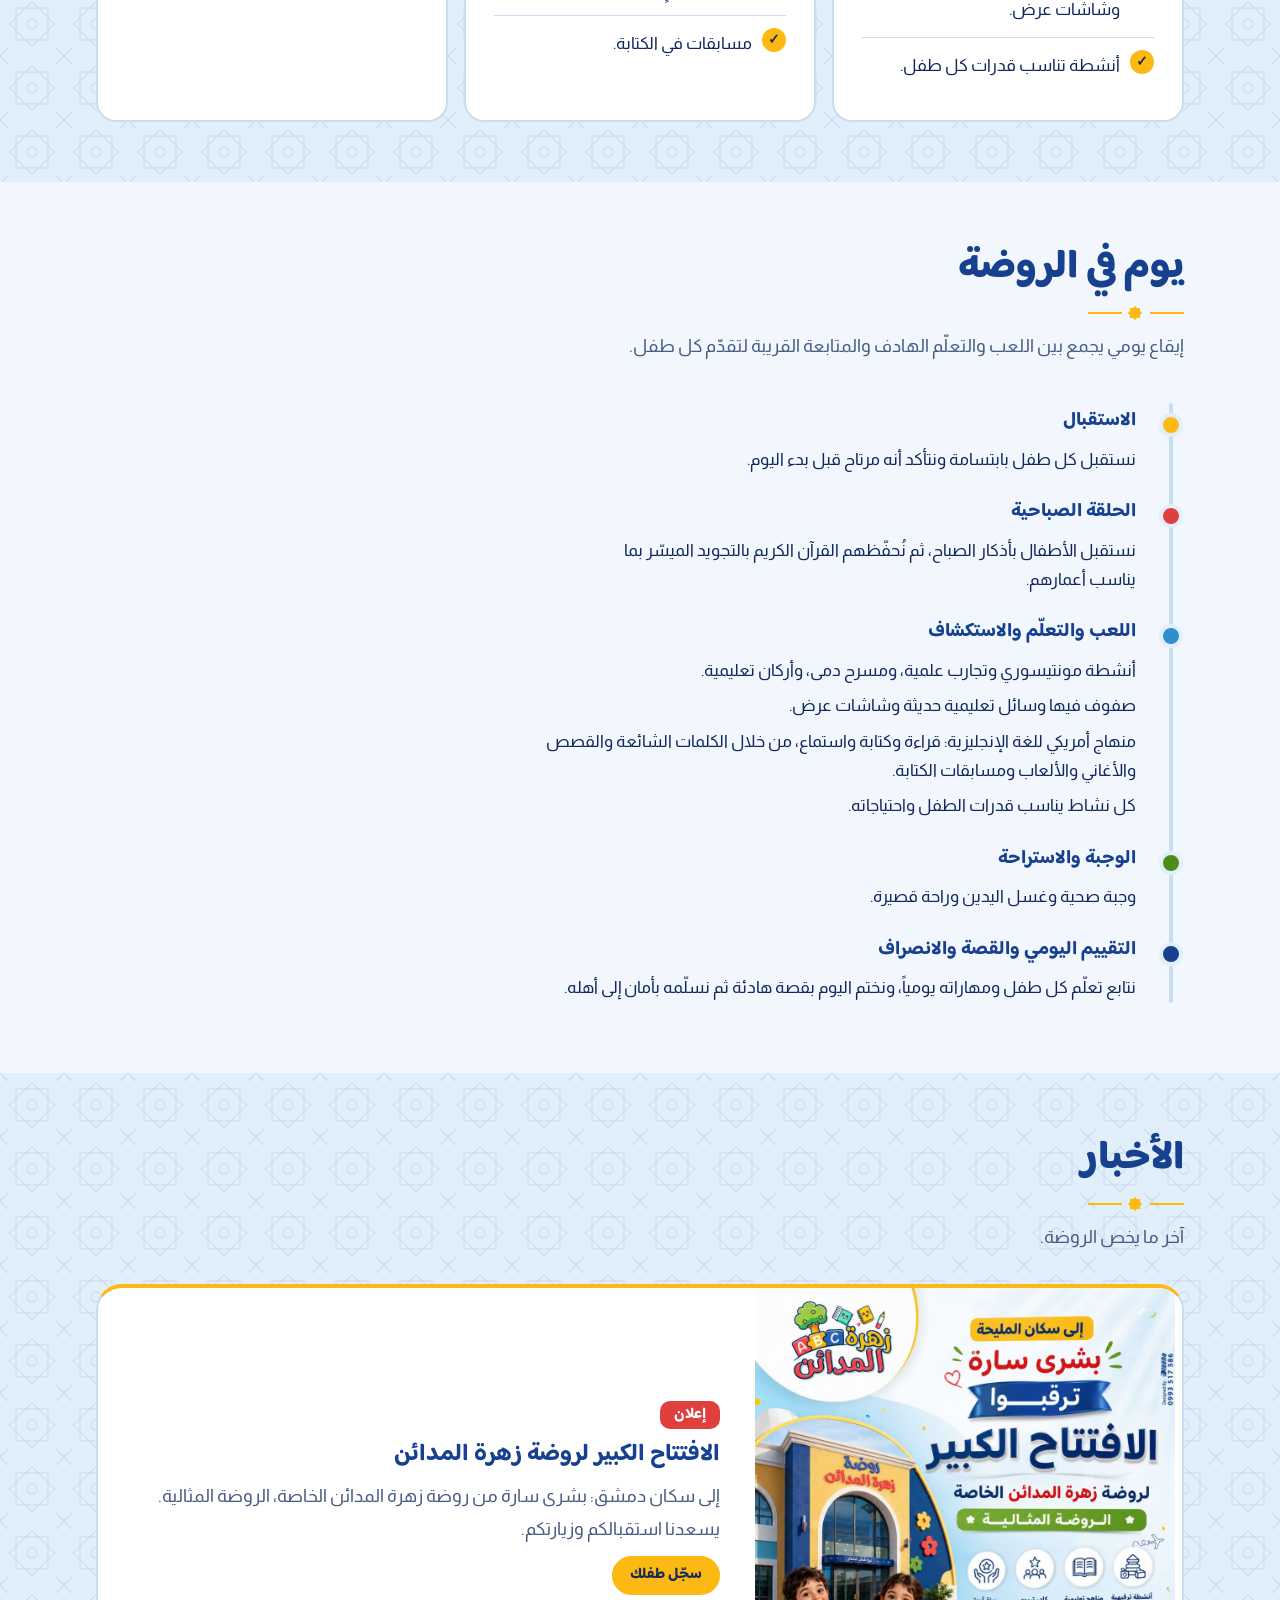
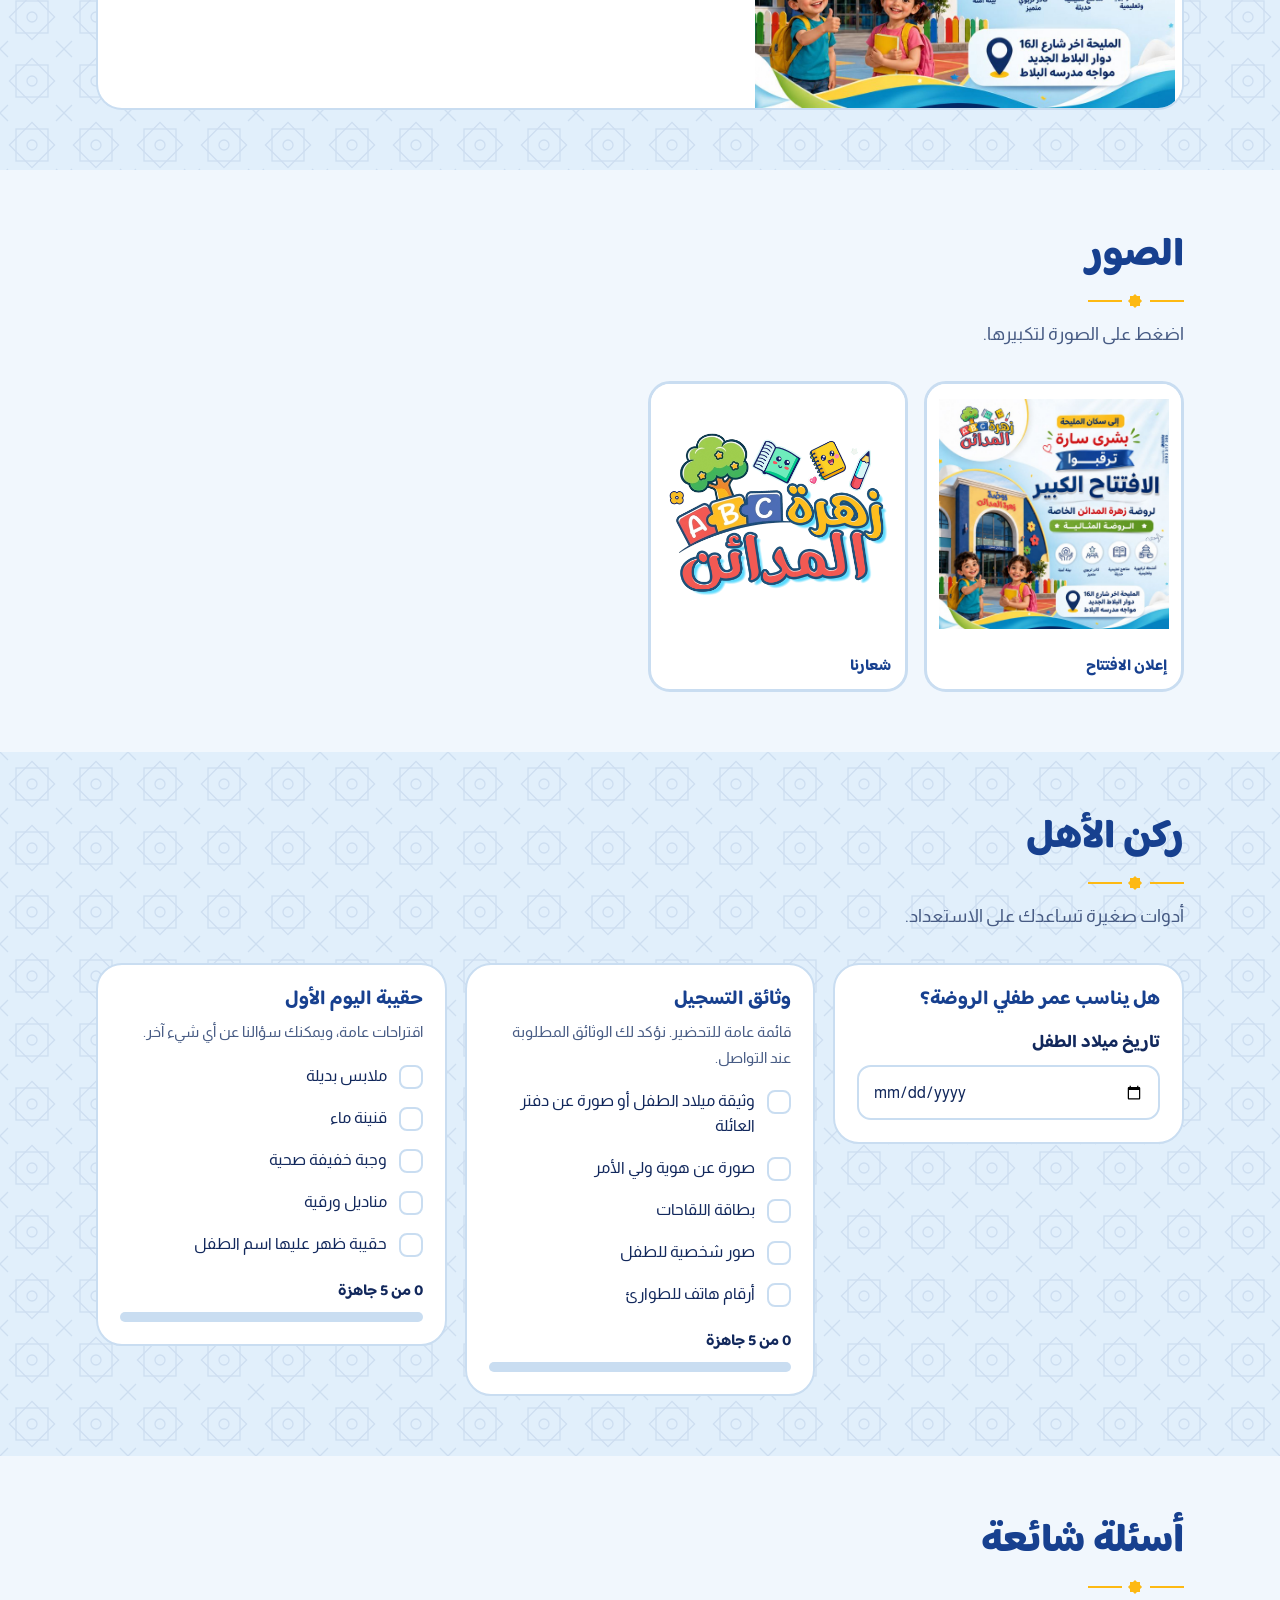
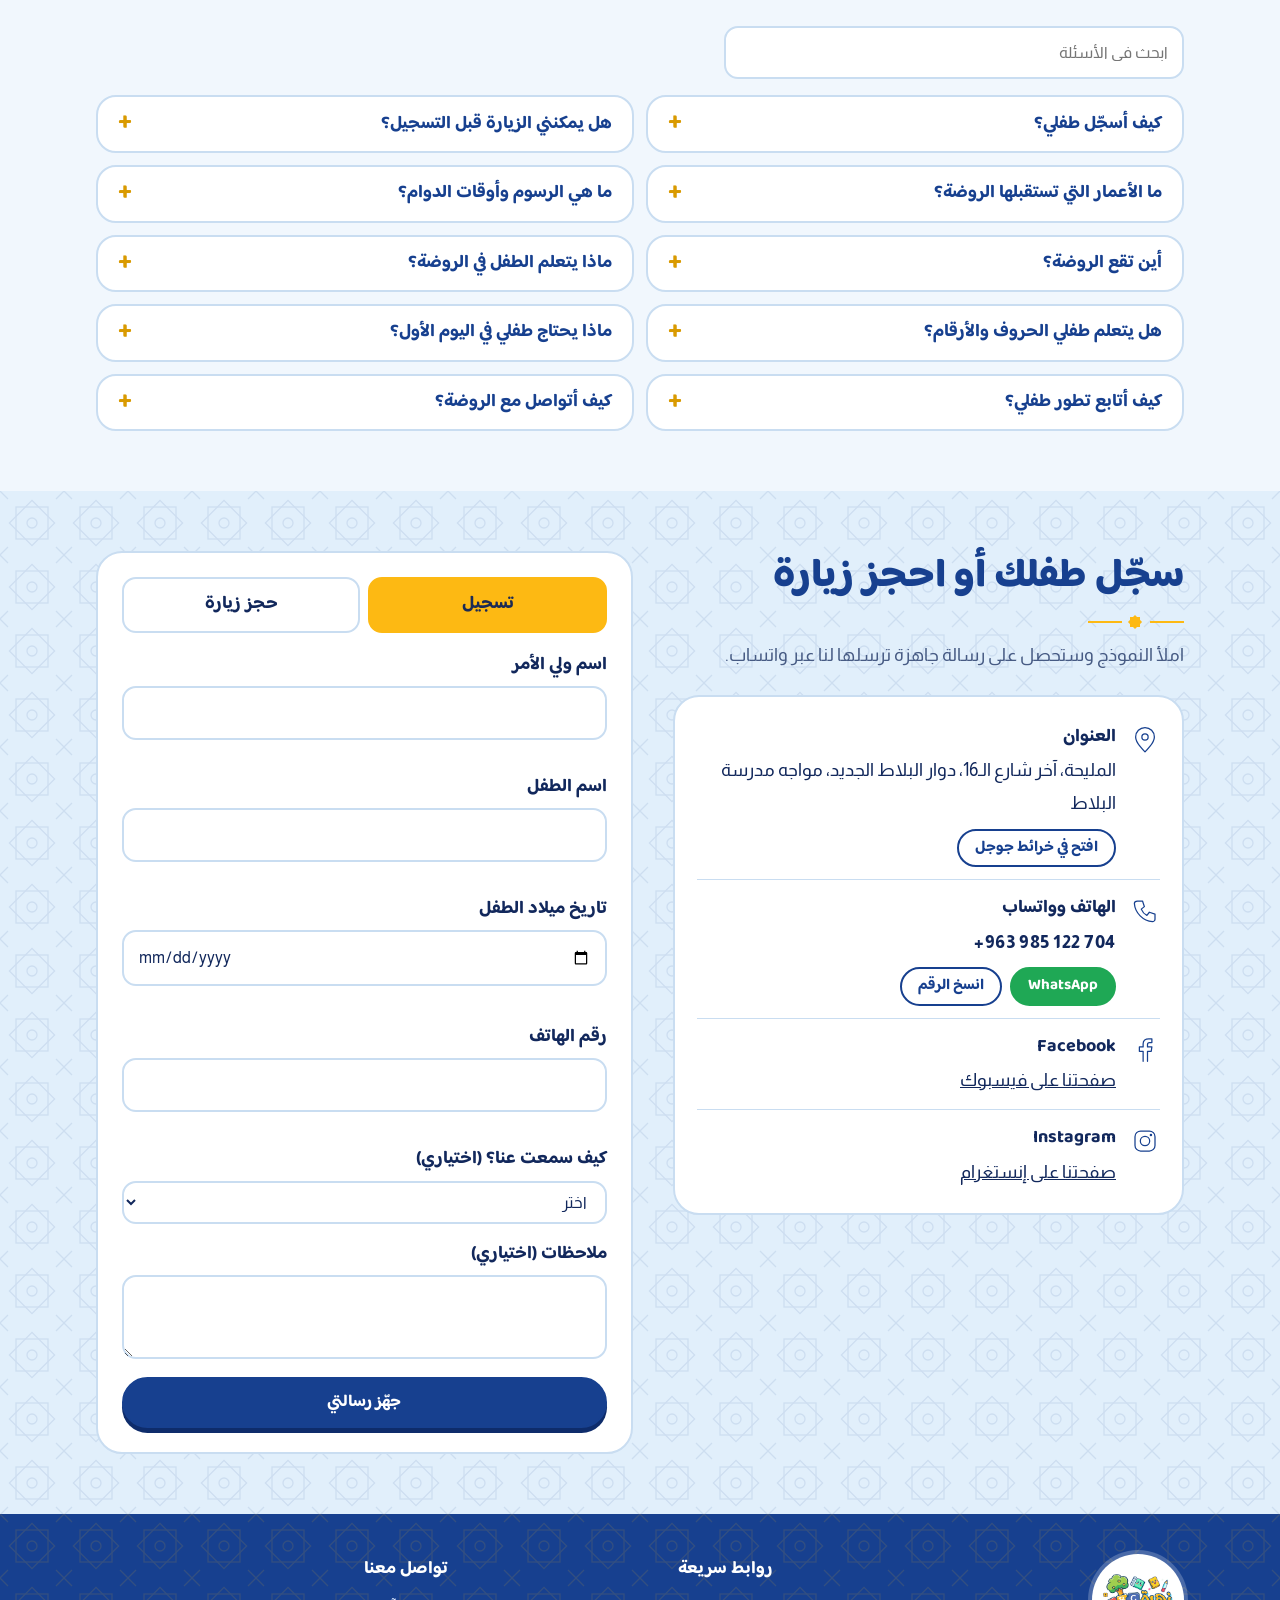
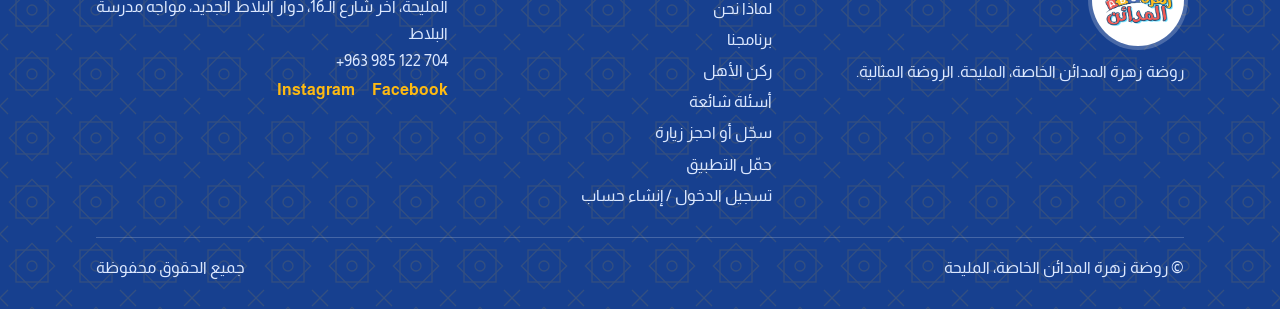
==== commit 43f93ba4: "Older devices: Android 5.0+ (minSdk 21), iOS 13+ (older image_picker_ios); home page says Android 5." ====
--- a/index.html
+++ b/index.html
@@ -116,7 +116,7 @@
           <span class="btn ghost" id="iosSoon"><svg viewBox="0 0 24 24" width="20" height="20" aria-hidden="true"><rect x="7" y="2.5" width="10" height="19" rx="2.5" fill="none" stroke="currentColor" stroke-width="2"/><path d="M11 18.5h2" stroke="currentColor" stroke-width="2" stroke-linecap="round"/></svg><span data-en="iPhone – coming soon" data-de="iPhone – bald verfügbar">iPhone – قريباً</span></span>
         </div>
         <div class="appmeta" id="androidMeta" hidden>
-          <p><span data-en="Version" data-de="Version">الإصدار</span> <b id="appVersion"></b><i>·</i><span id="appSize"></span><i>·</i><span id="appDate"></span><i>·</i><span data-en="Android 7.0 or newer" data-de="ab Android 7.0">Android 7.0 فأحدث</span></p>
+          <p><span data-en="Version" data-de="Version">الإصدار</span> <b id="appVersion"></b><i>·</i><span id="appSize"></span><i>·</i><span id="appDate"></span><i>·</i><span data-en="Android 5.0 or newer" data-de="ab Android 5.0">Android 5.0 فأحدث</span></p>
         </div>
       </div>
       <div class="appside">
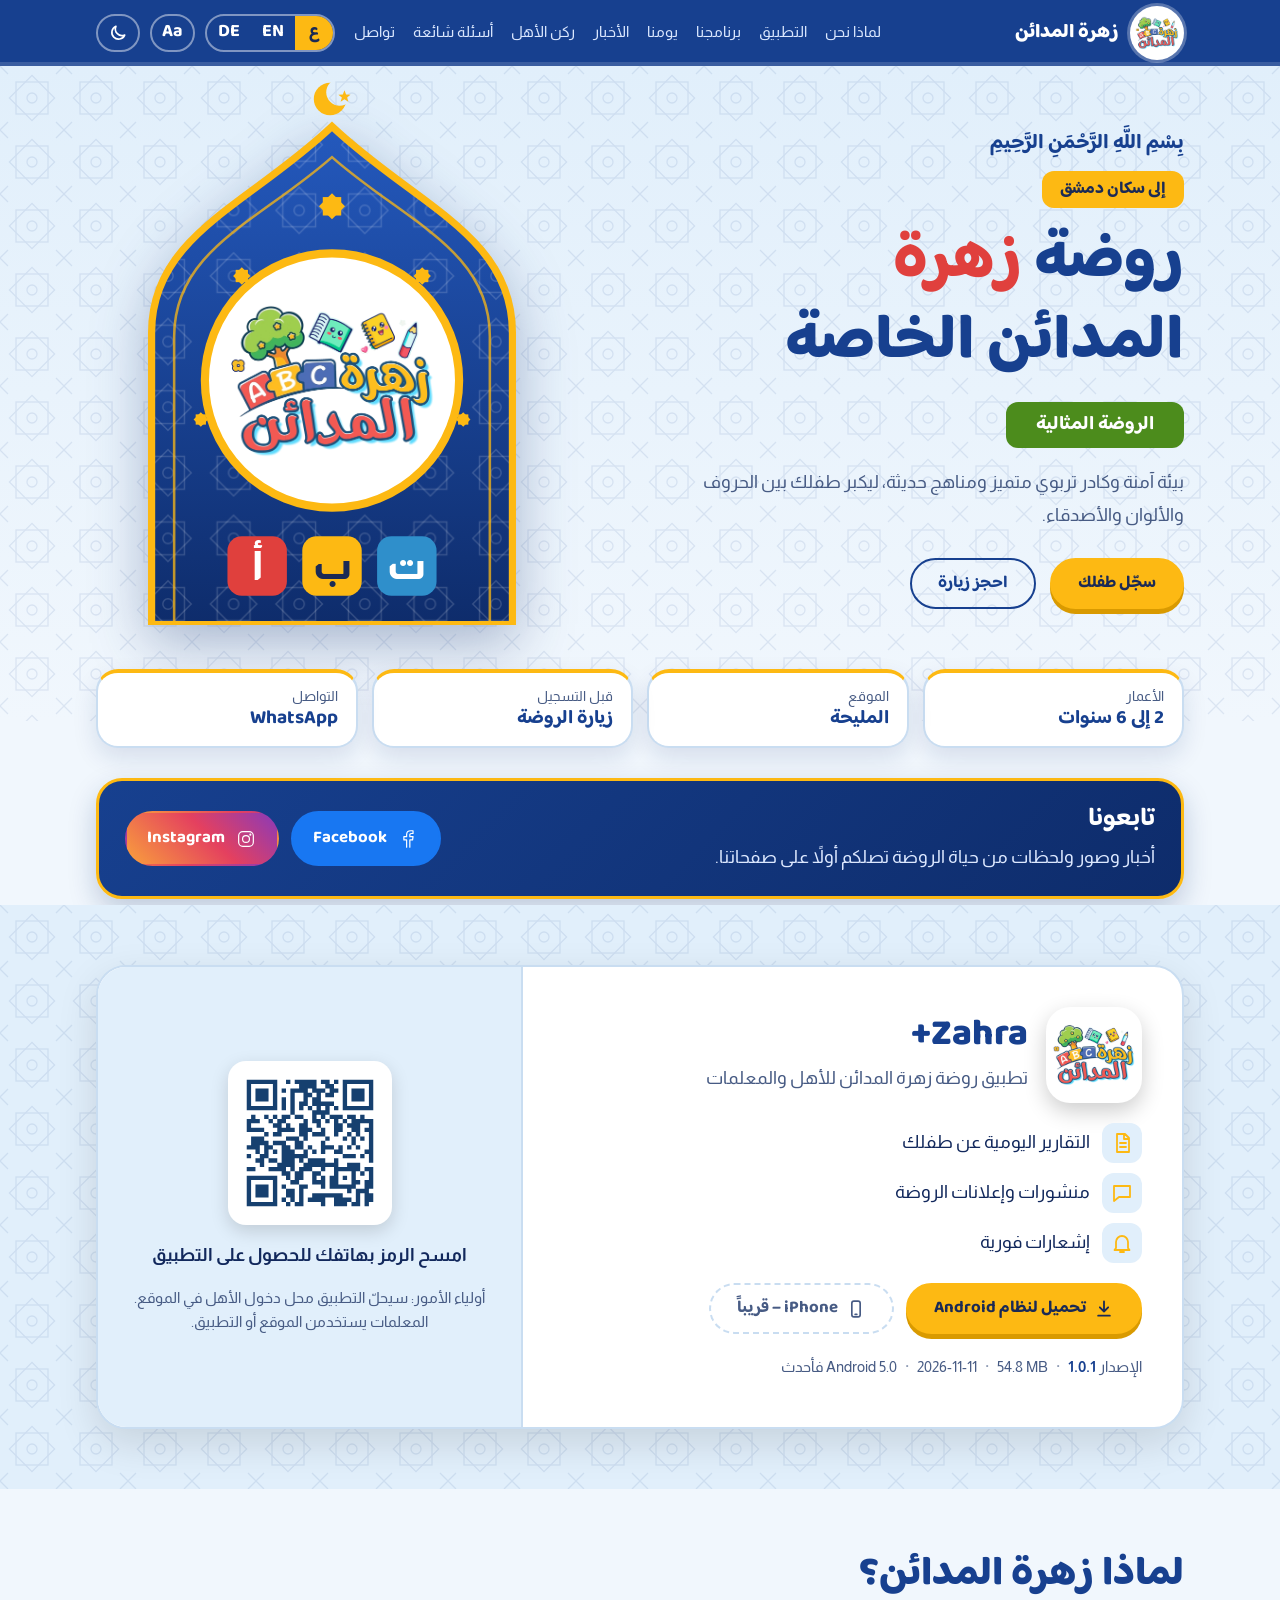
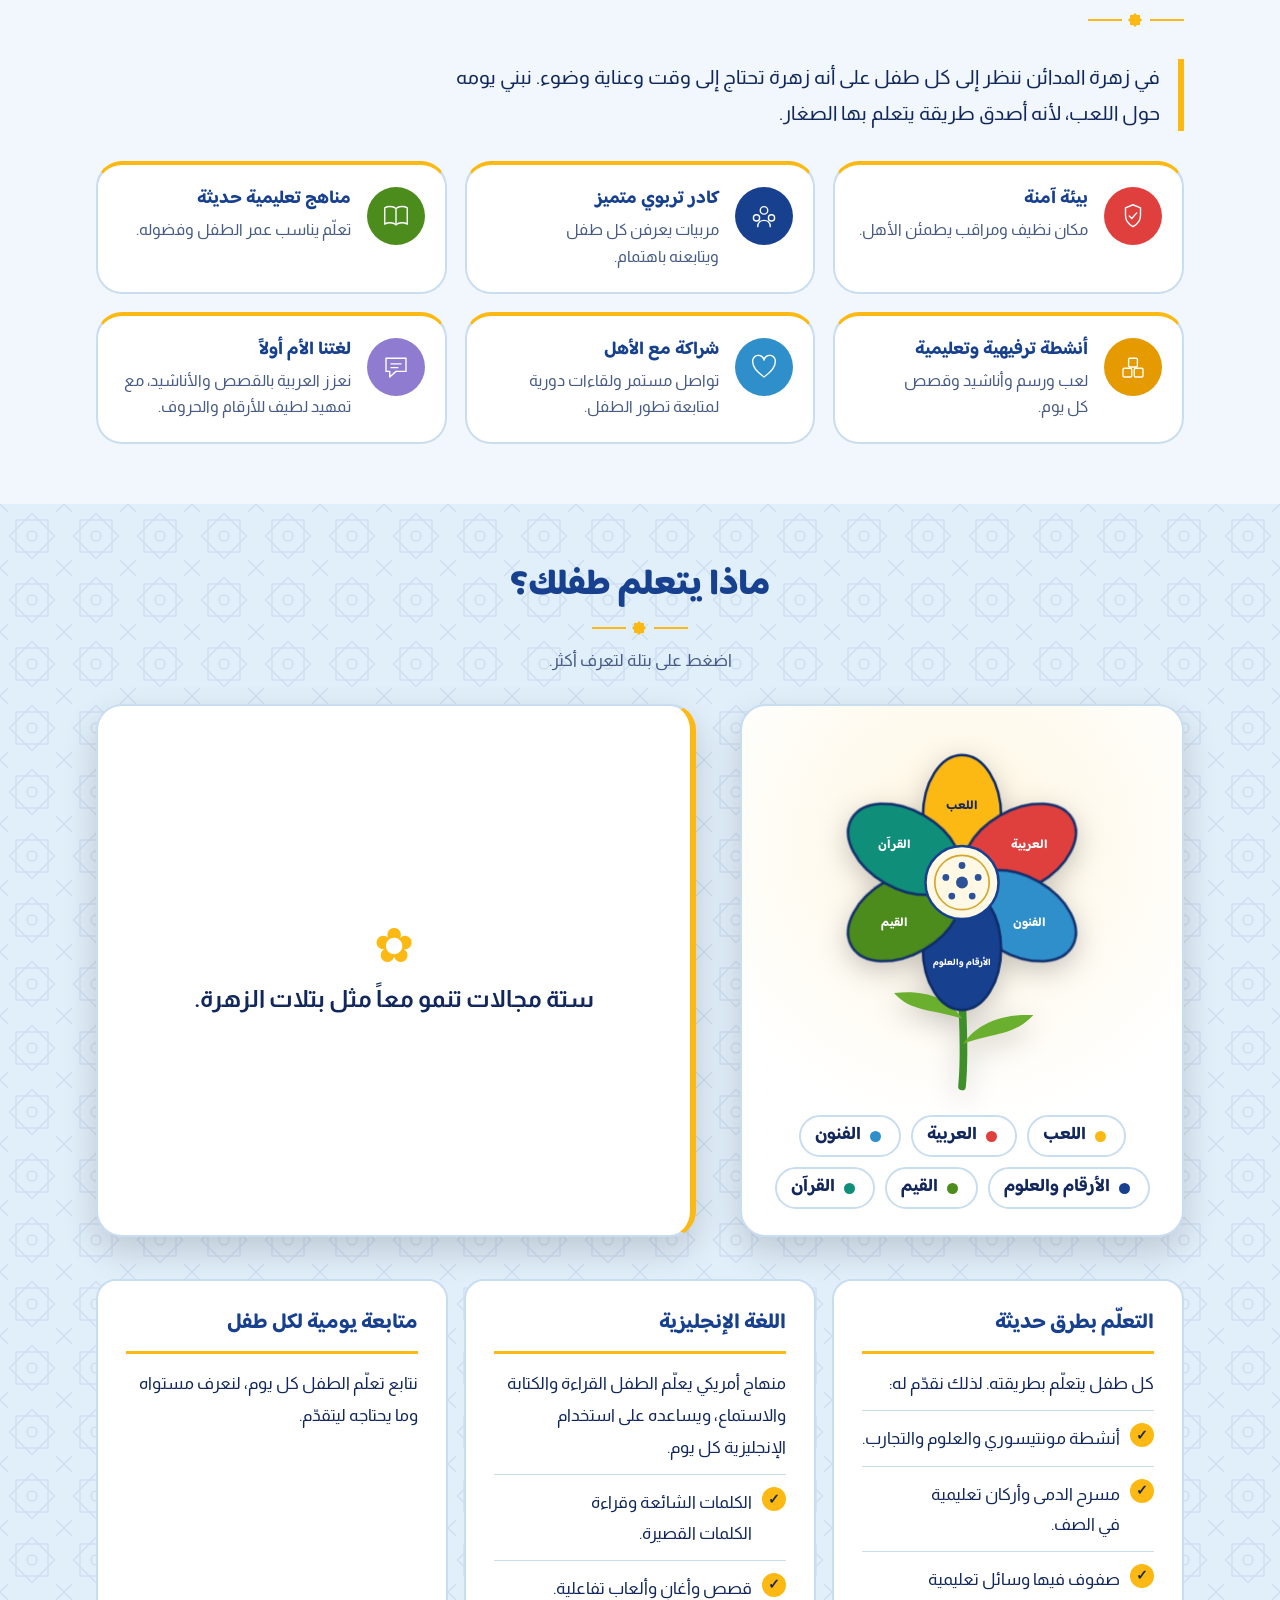
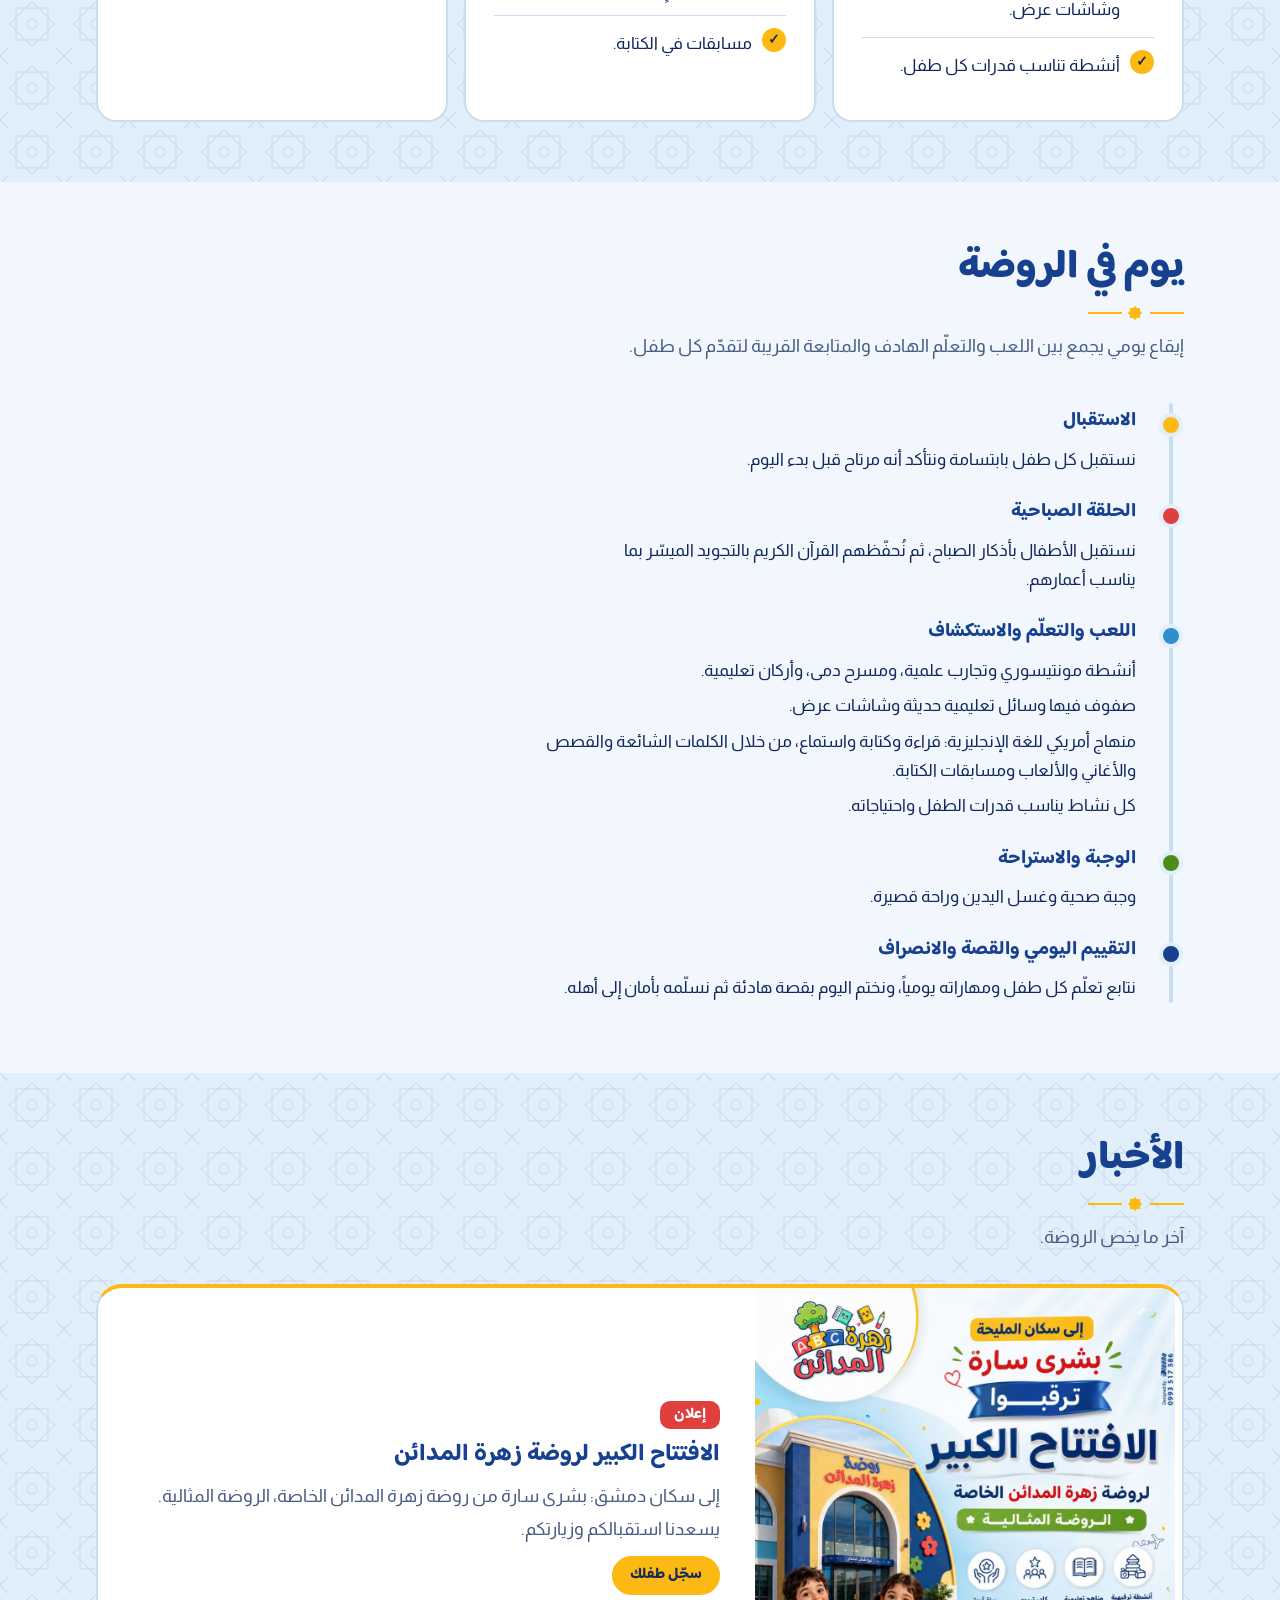
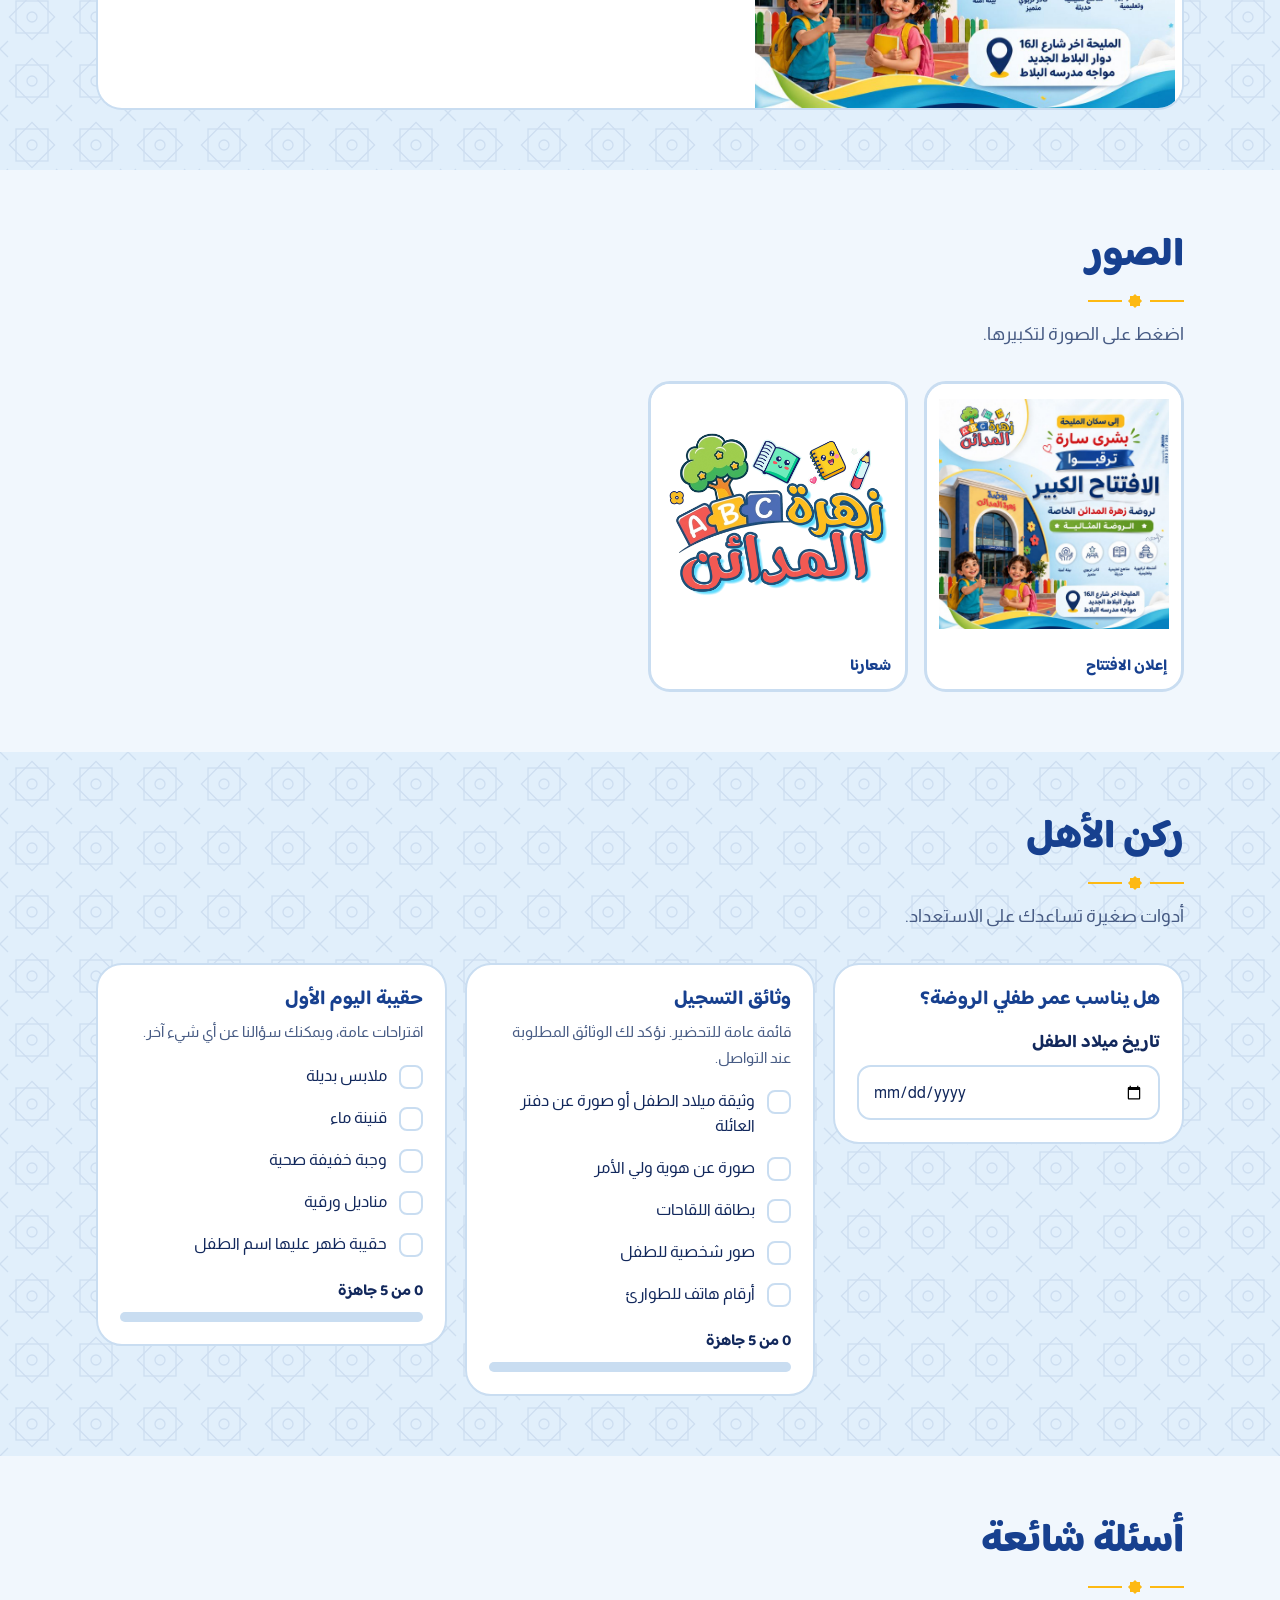
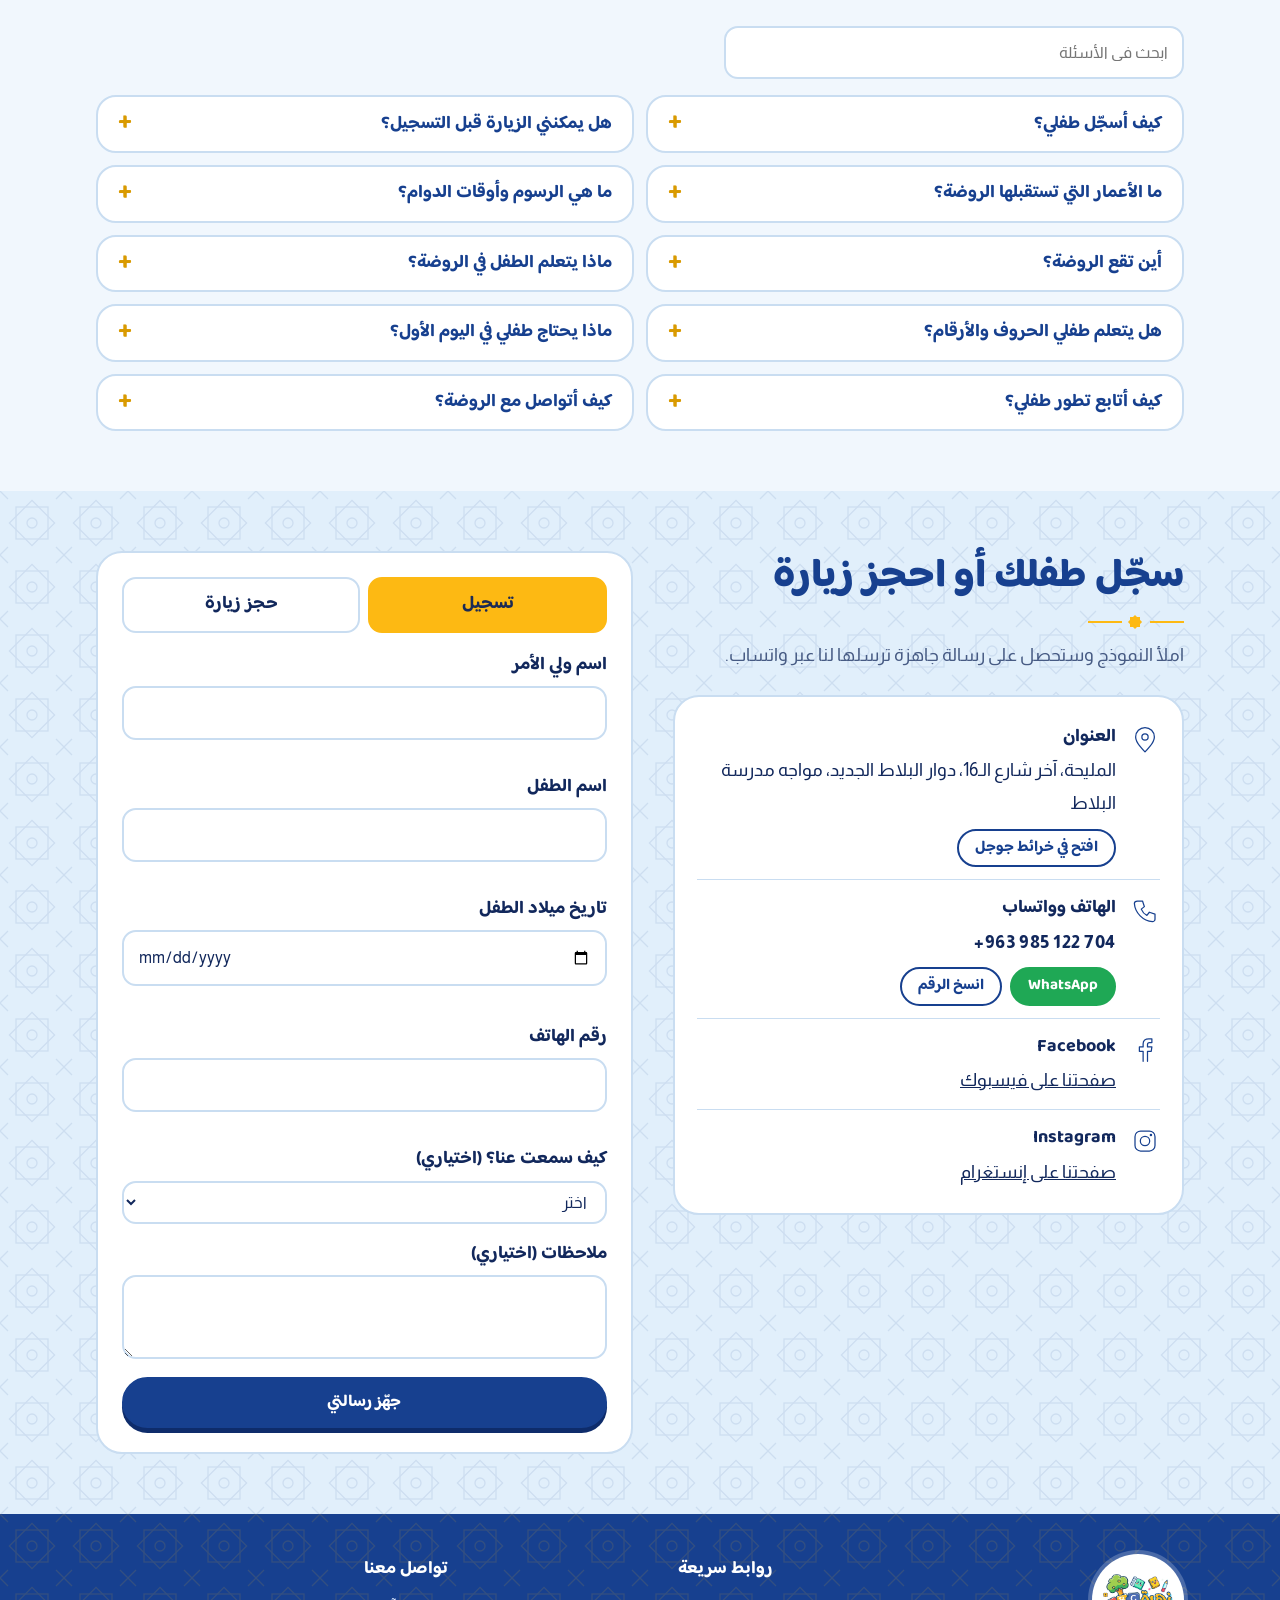
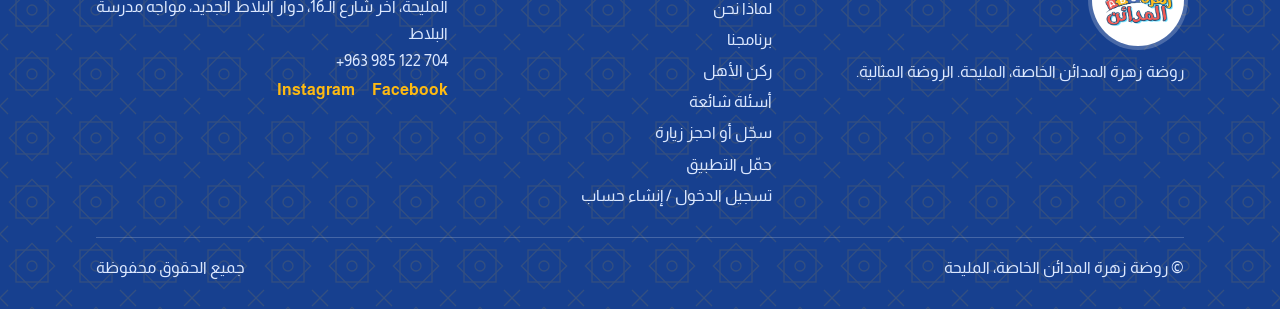
==== commit 5d393f7d: "App renamed Zahra+" ====
--- a/index.html
+++ b/index.html
@@ -100,7 +100,7 @@
         <div class="apphead">
           <img src="images/app-icon.png" alt="" width="96" height="96" class="appicon">
           <div>
-            <h2 data-en="Zahra Portal" data-de="Zahra Portal">بوابة زهرة</h2>
+            <h2>Zahra+</h2>
             <p class="appsub" data-en="The app of Zahrat Al-Madain Kindergarten for parents and teachers" data-de="Die App des Kindergartens Zahrat Al-Madain für Eltern und Lehrkräfte">تطبيق روضة زهرة المدائن للأهل والمعلمات</p>
           </div>
         </div>
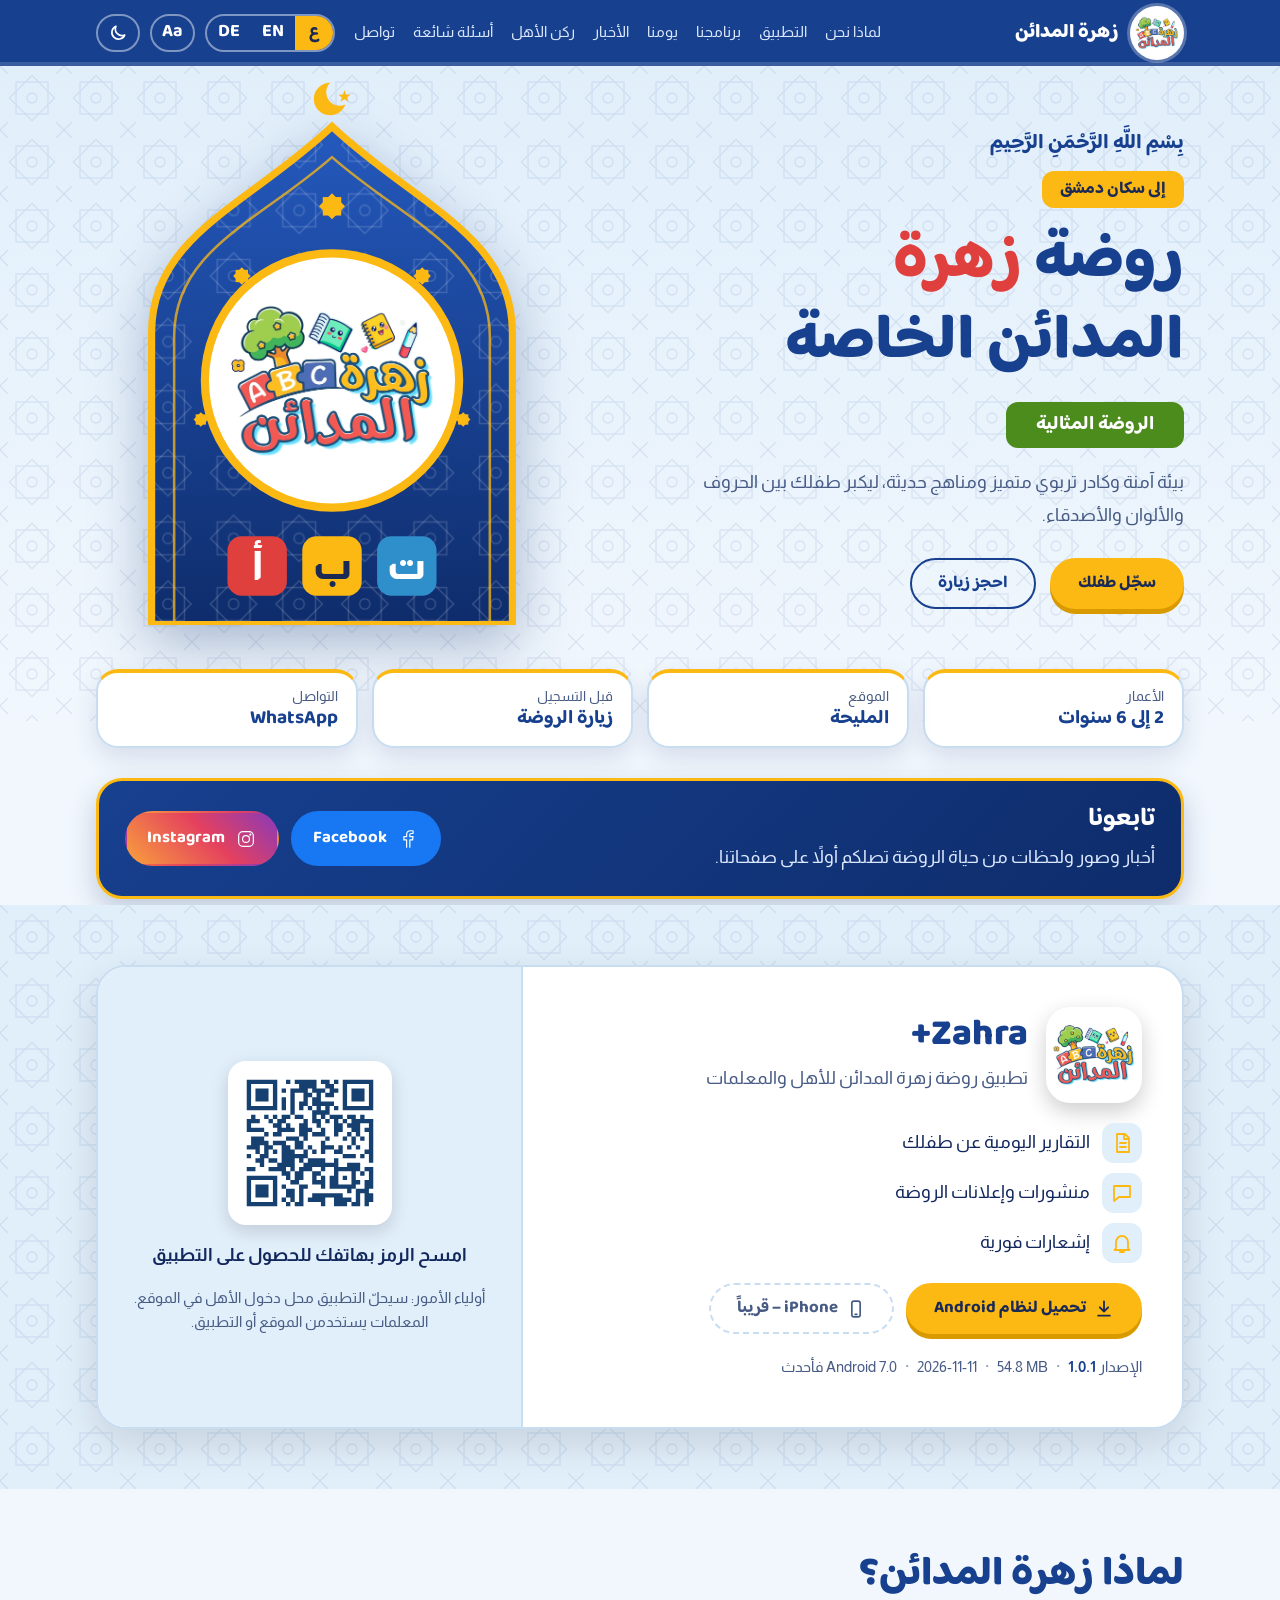
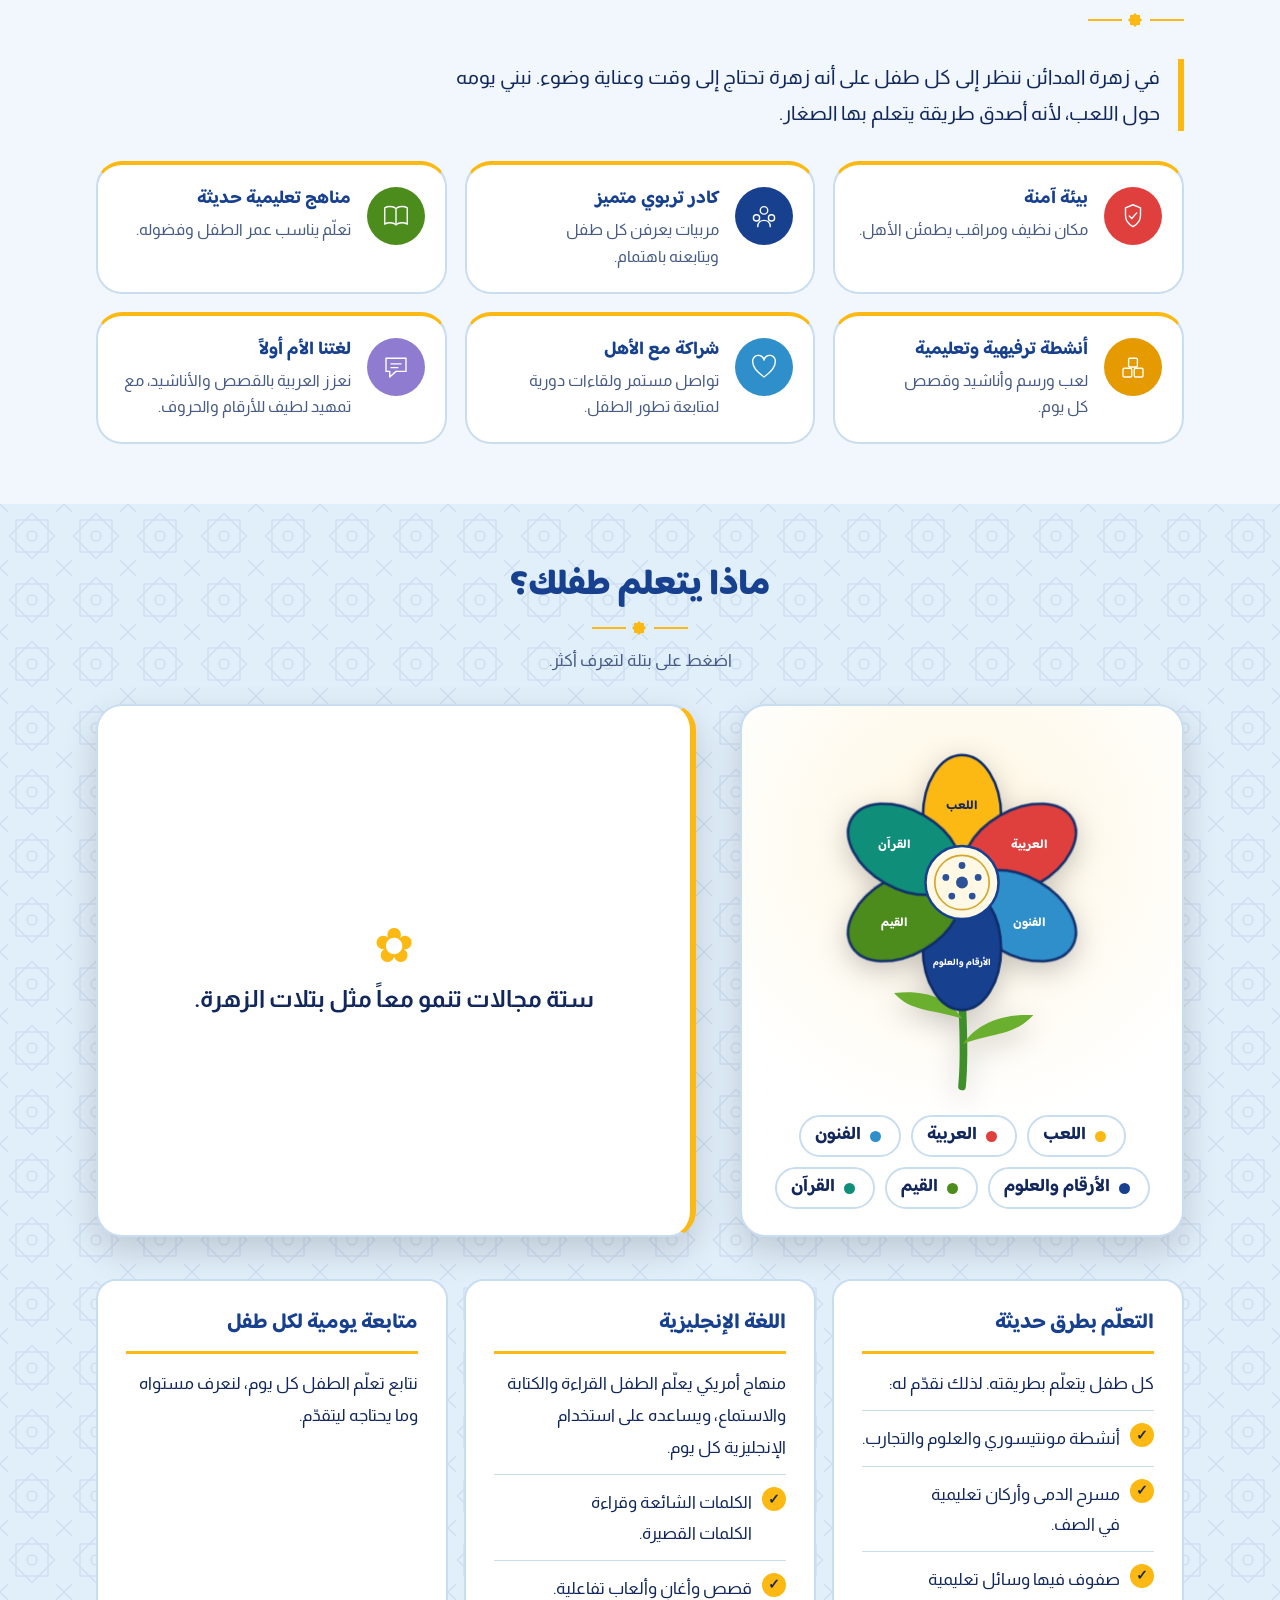
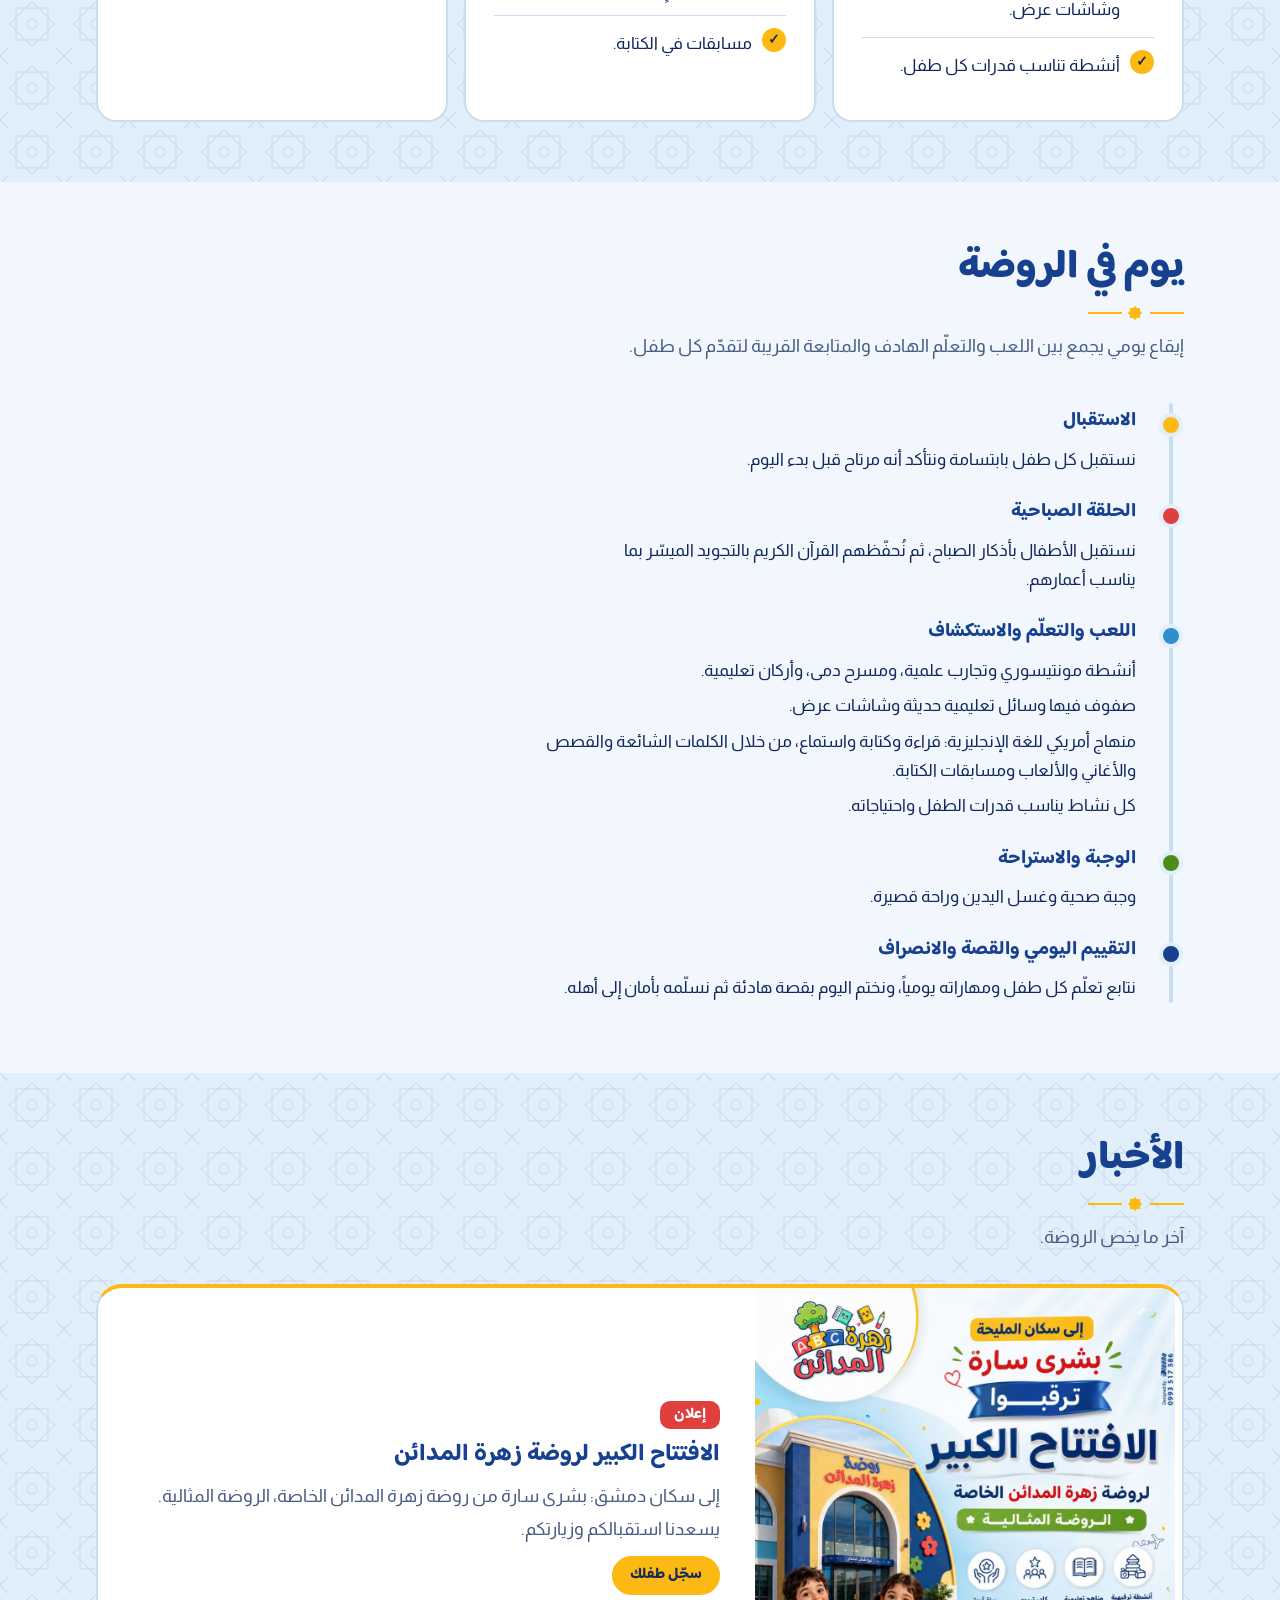
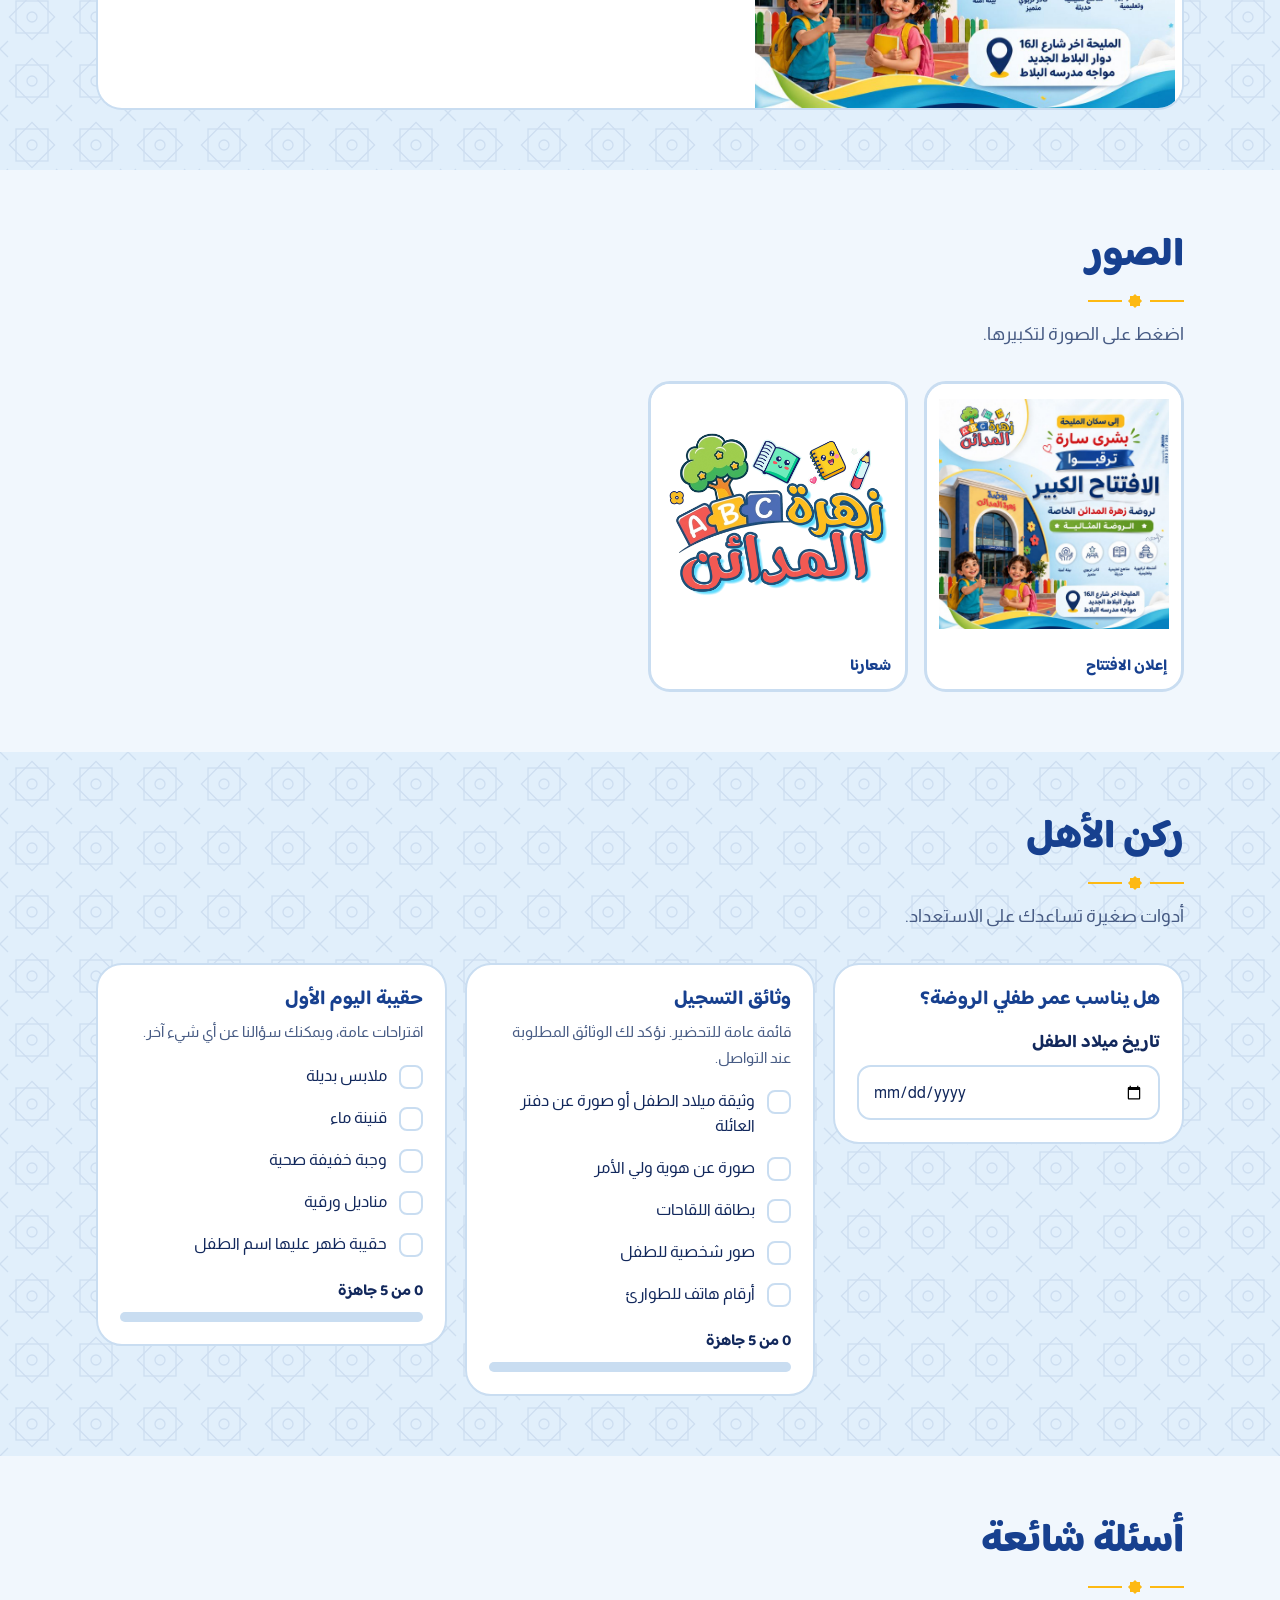
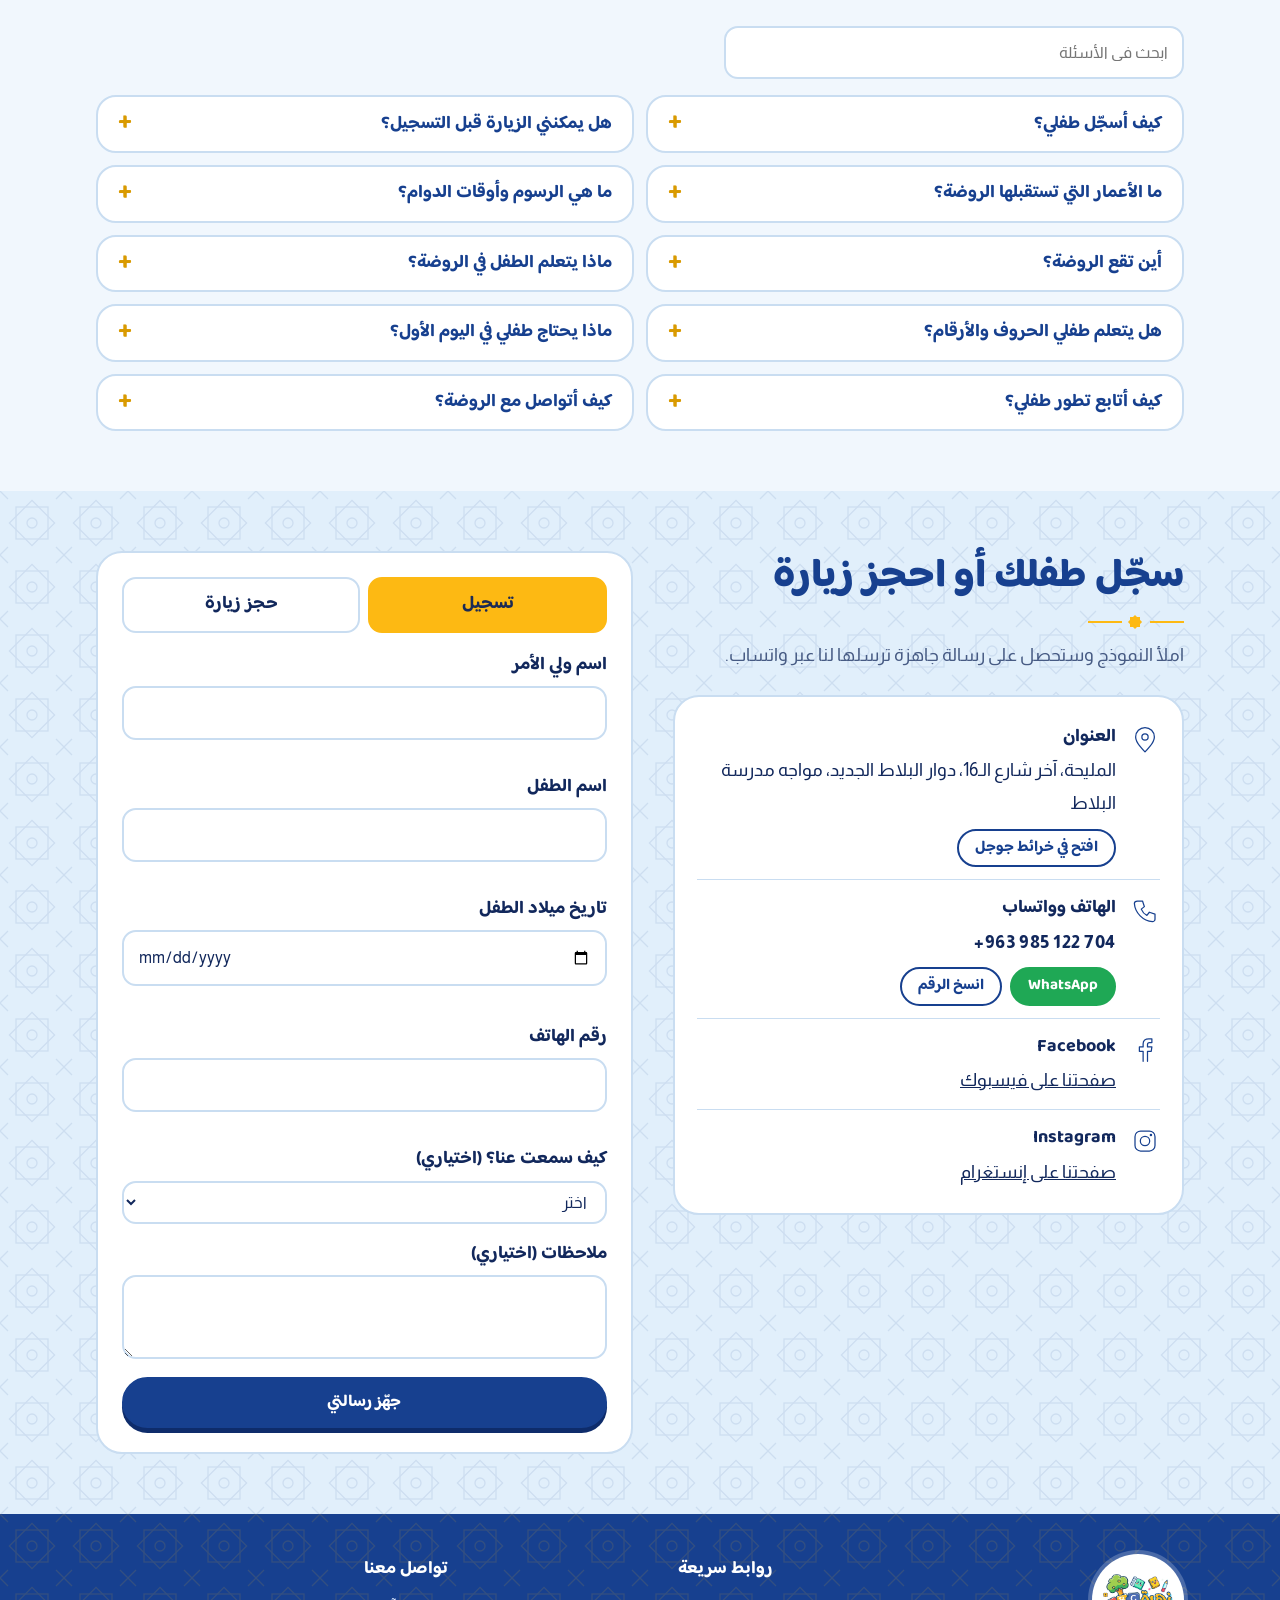
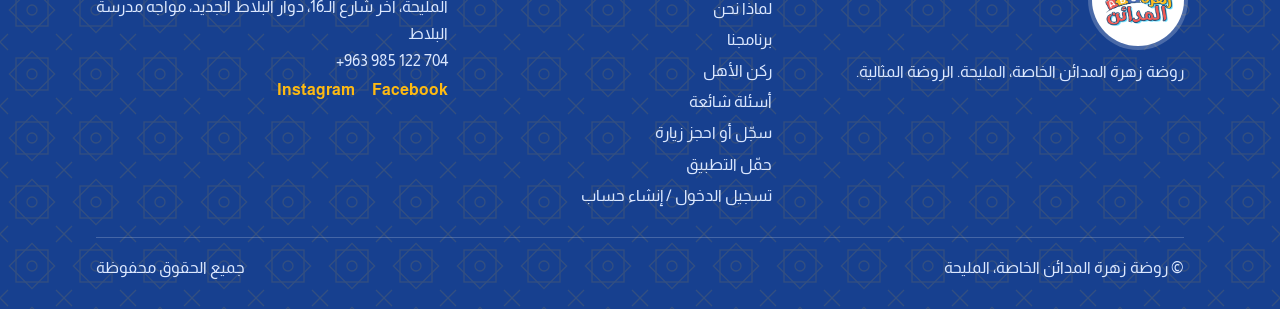
==== commit 17e085b1: "Version 1.0.2; home page says Android 7.0 again (a plugin needs it)" ====
--- a/index.html
+++ b/index.html
@@ -116,7 +116,7 @@
           <span class="btn ghost" id="iosSoon"><svg viewBox="0 0 24 24" width="20" height="20" aria-hidden="true"><rect x="7" y="2.5" width="10" height="19" rx="2.5" fill="none" stroke="currentColor" stroke-width="2"/><path d="M11 18.5h2" stroke="currentColor" stroke-width="2" stroke-linecap="round"/></svg><span data-en="iPhone – coming soon" data-de="iPhone – bald verfügbar">iPhone – قريباً</span></span>
         </div>
         <div class="appmeta" id="androidMeta" hidden>
-          <p><span data-en="Version" data-de="Version">الإصدار</span> <b id="appVersion"></b><i>·</i><span id="appSize"></span><i>·</i><span id="appDate"></span><i>·</i><span data-en="Android 5.0 or newer" data-de="ab Android 5.0">Android 5.0 فأحدث</span></p>
+          <p><span data-en="Version" data-de="Version">الإصدار</span> <b id="appVersion"></b><i>·</i><span id="appSize"></span><i>·</i><span id="appDate"></span><i>·</i><span data-en="Android 7.0 or newer" data-de="ab Android 7.0">Android 7.0 فأحدث</span></p>
         </div>
       </div>
       <div class="appside">
